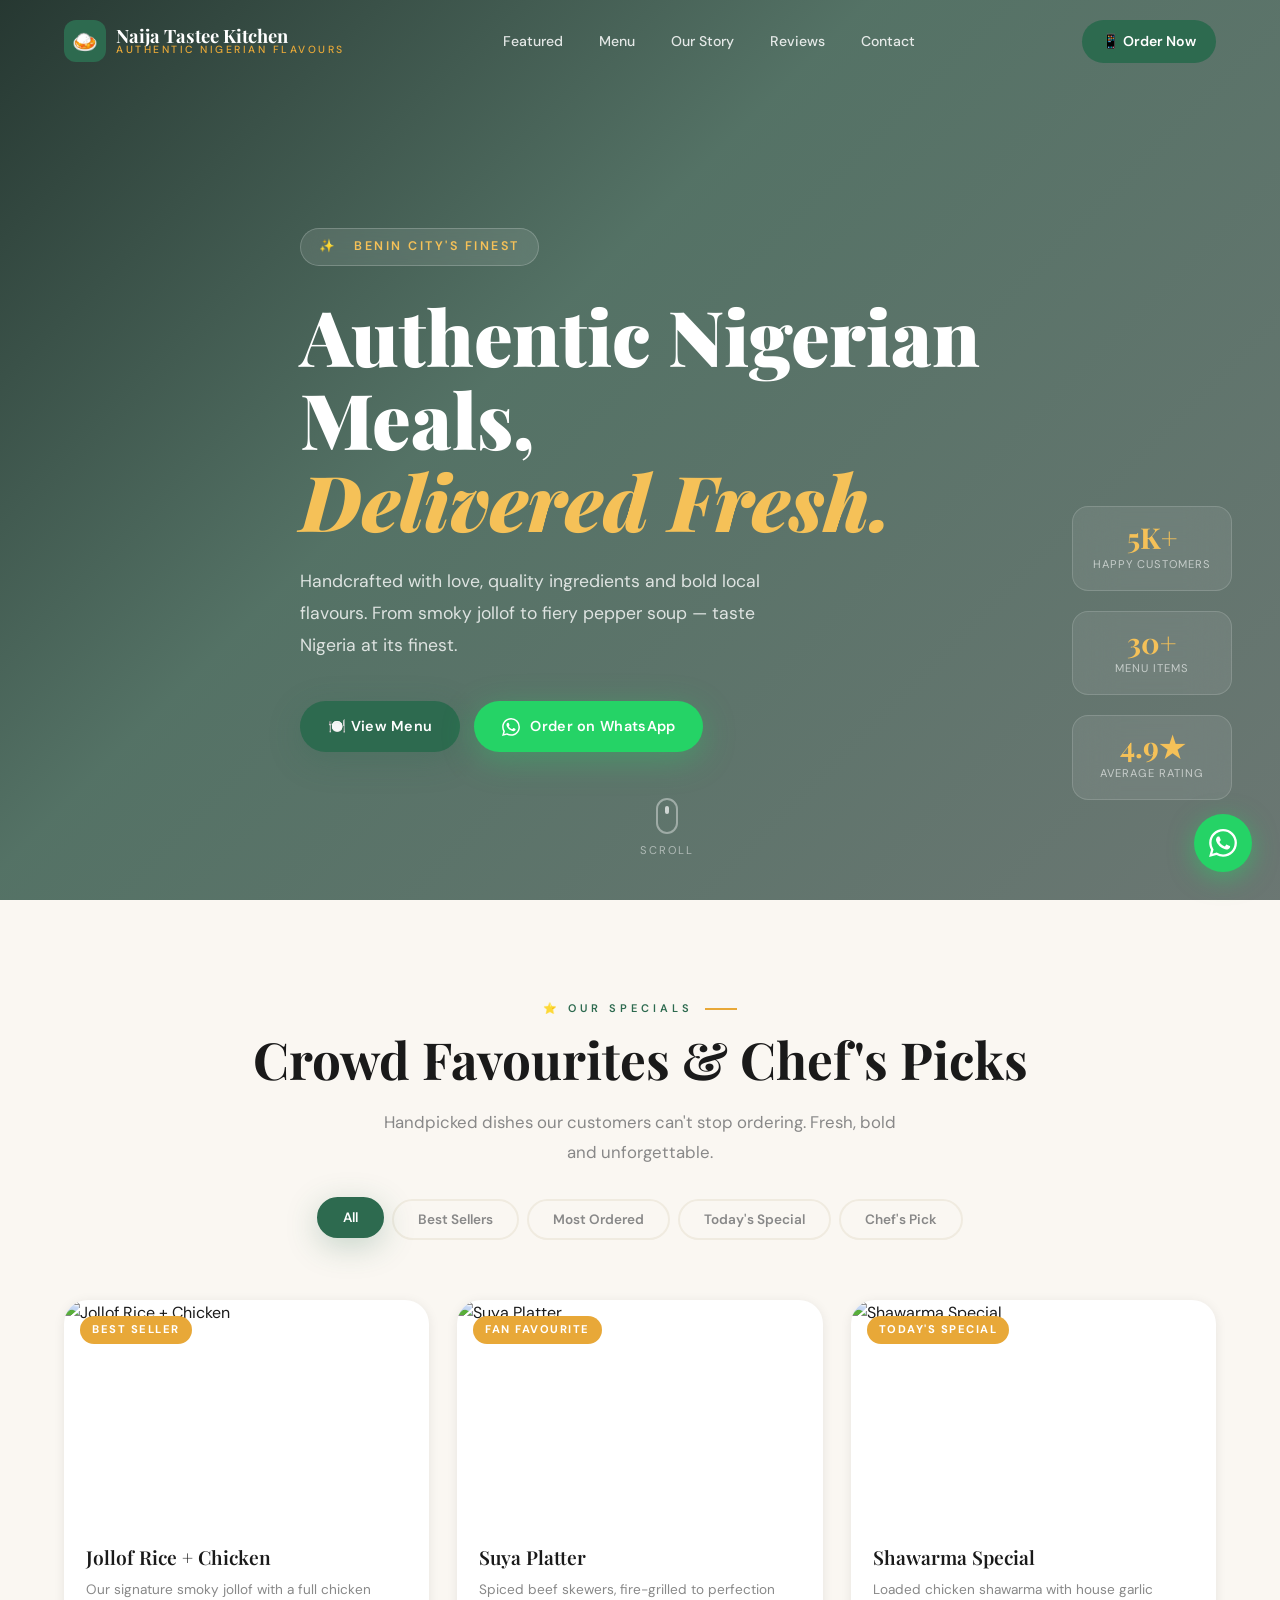
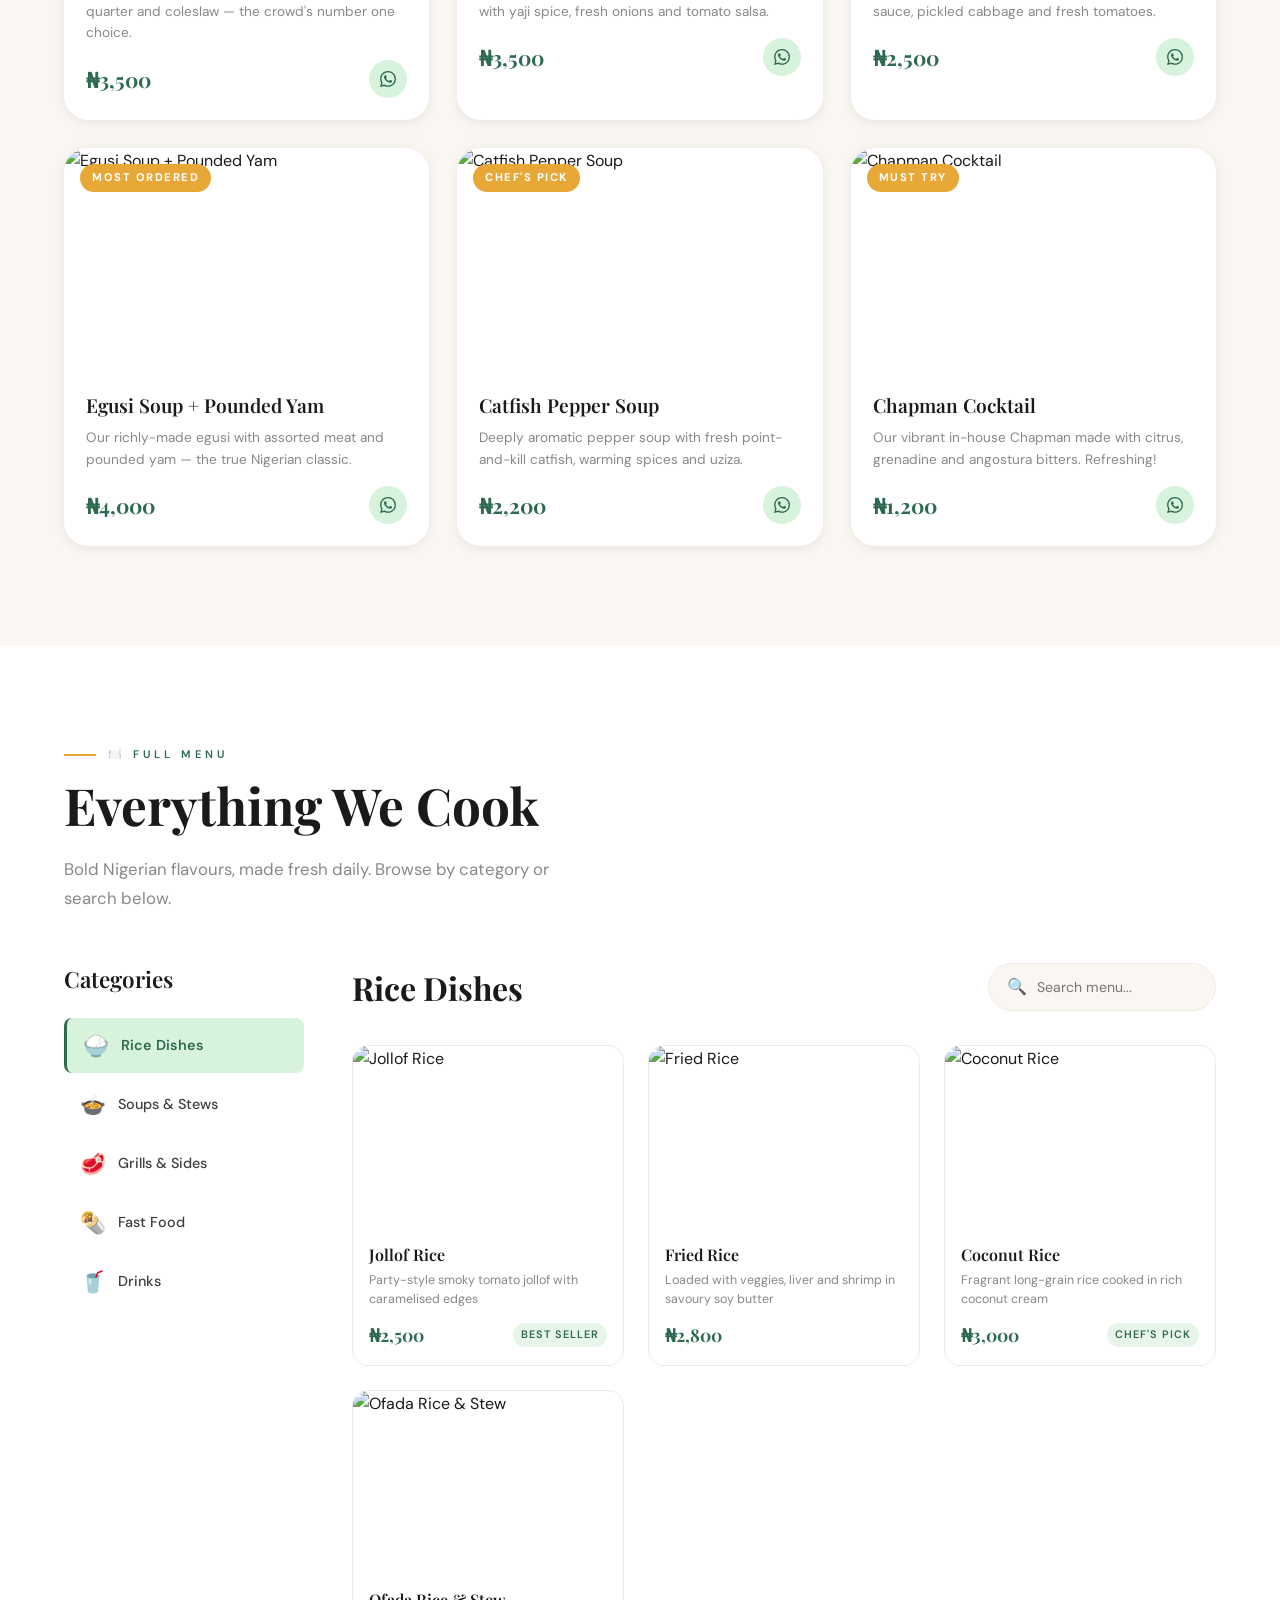
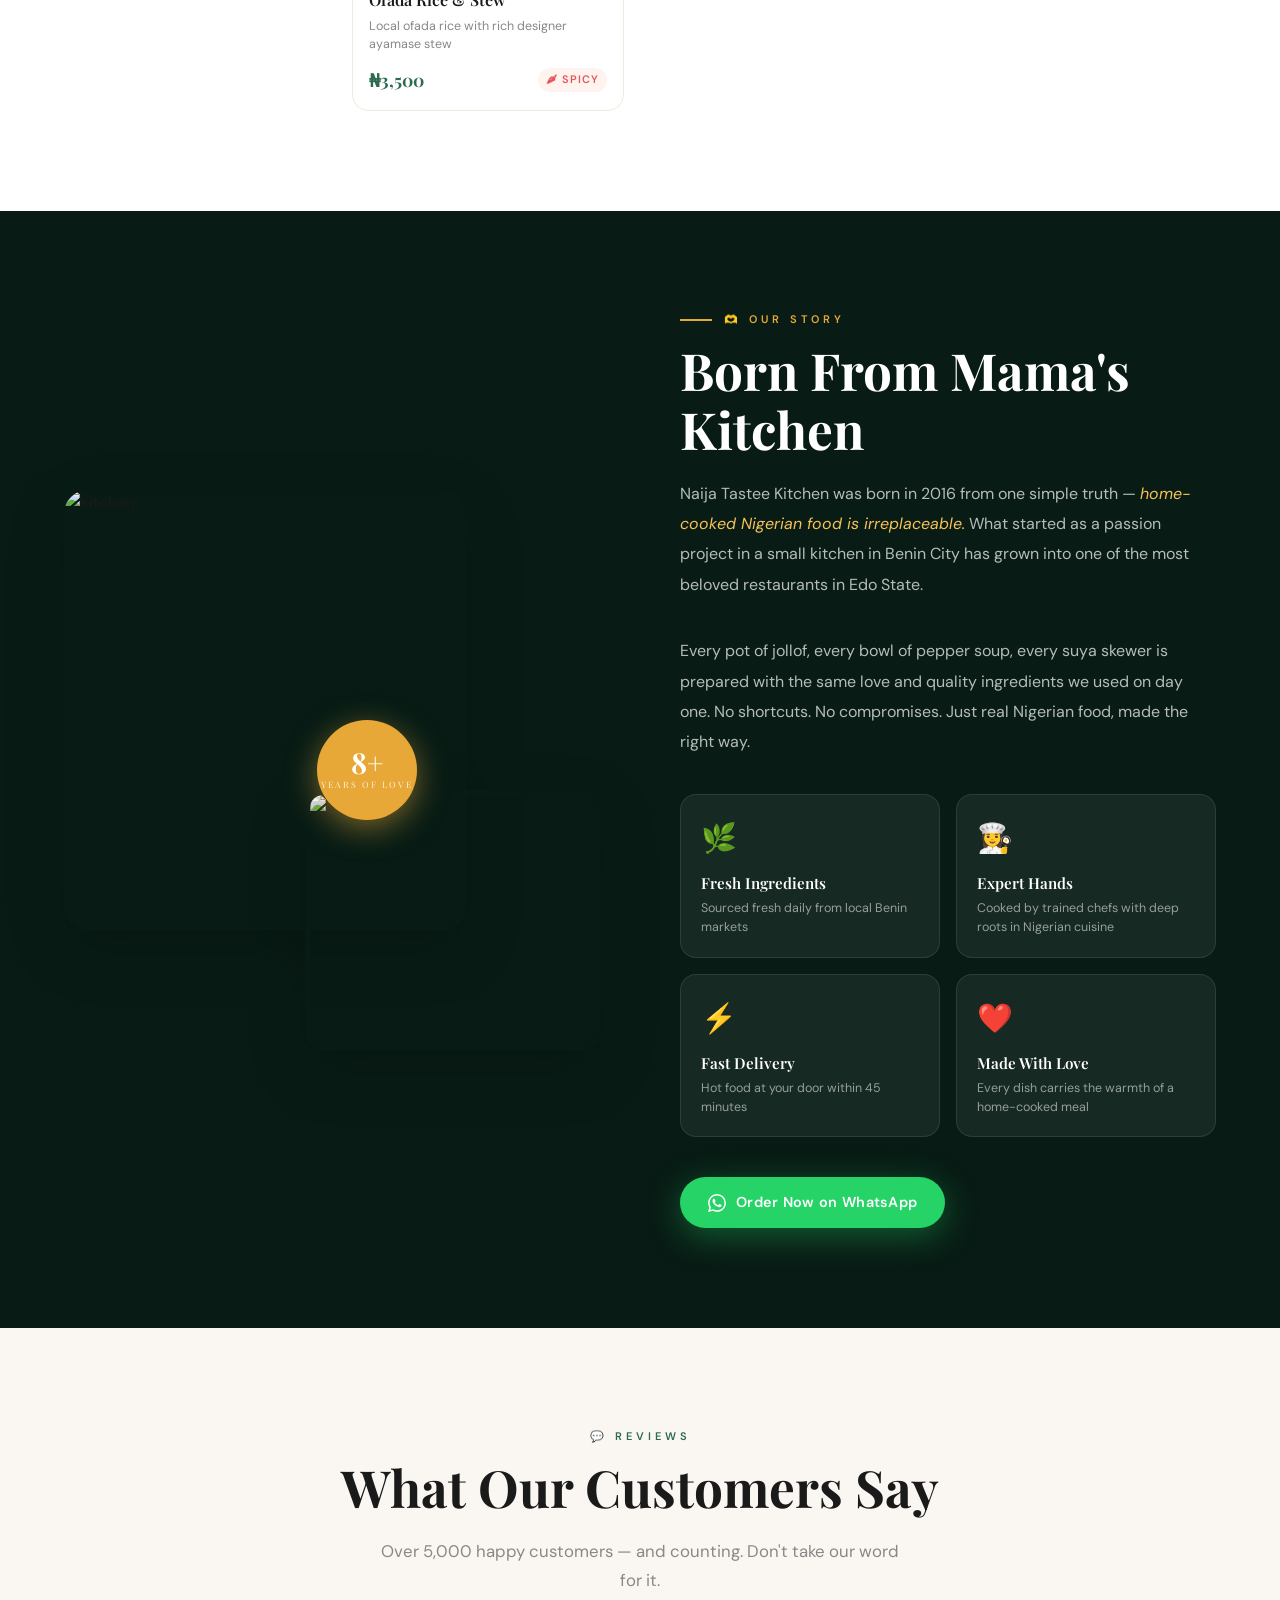
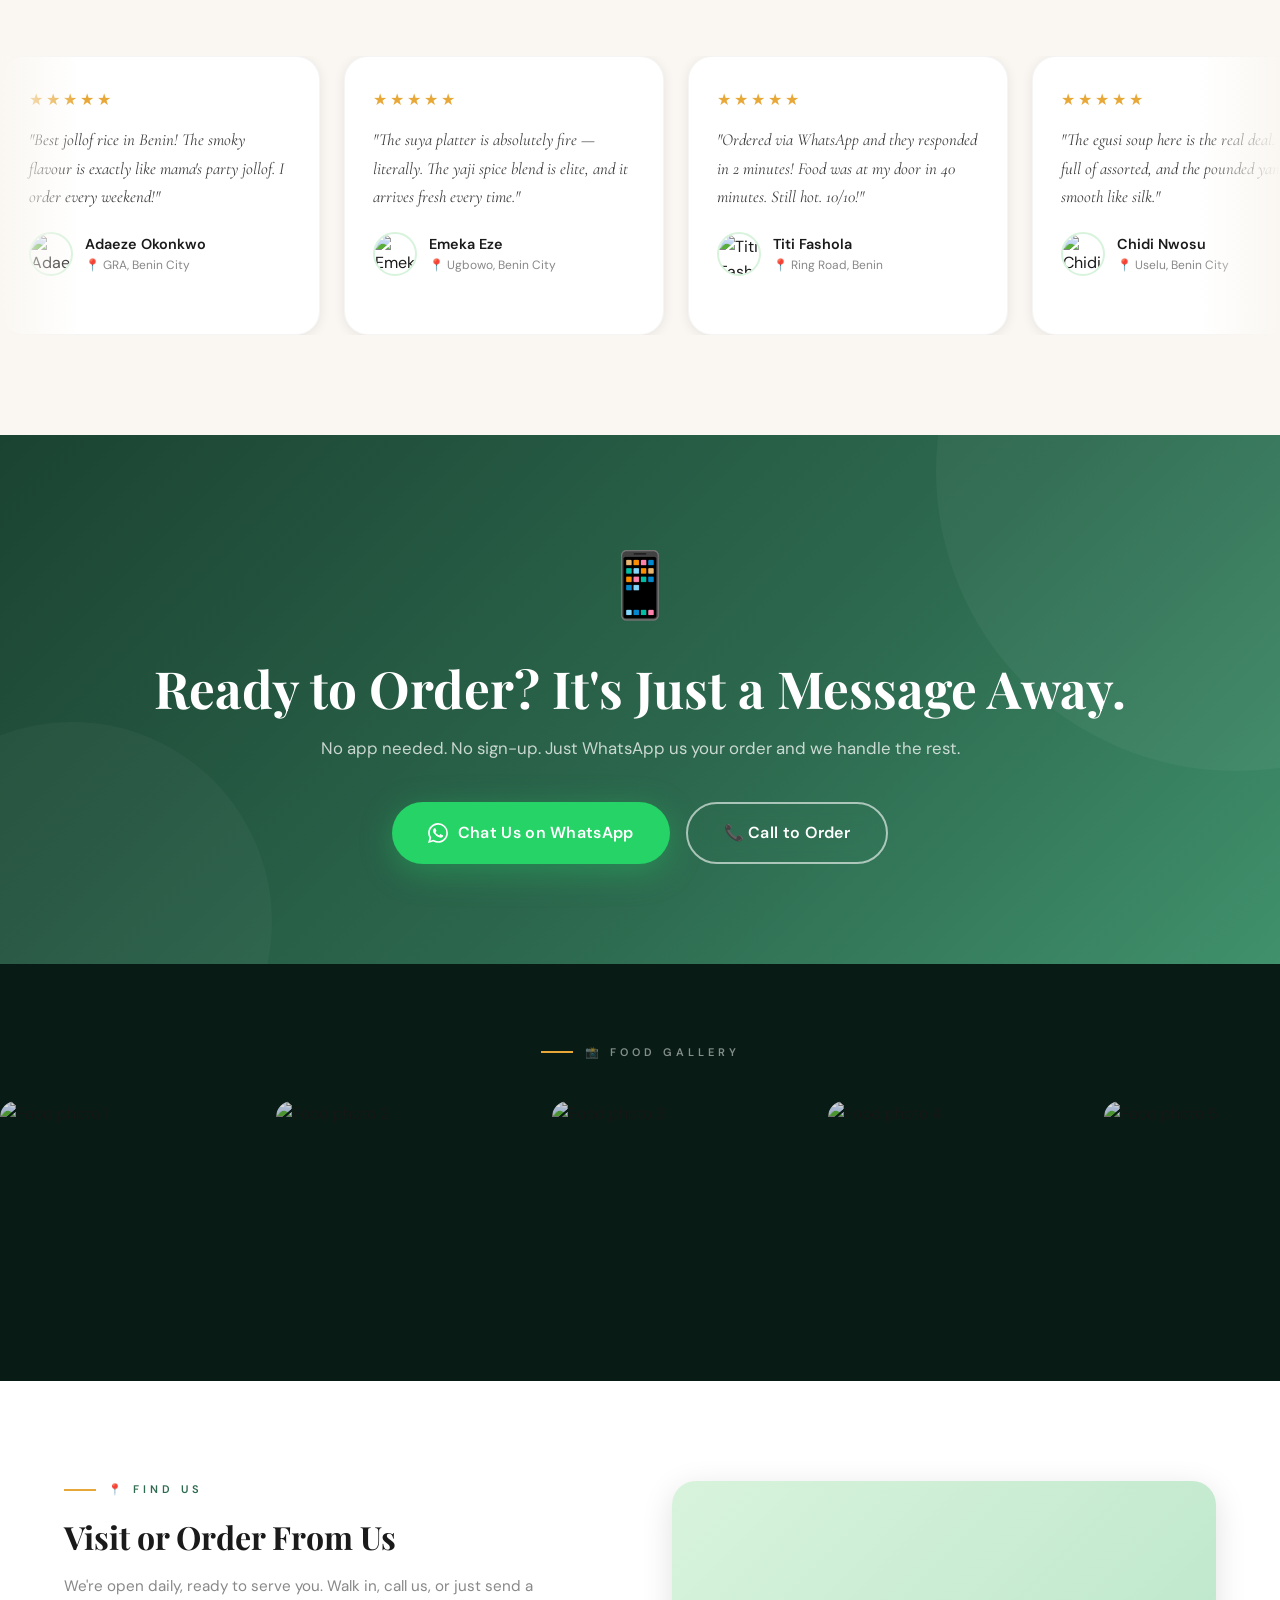
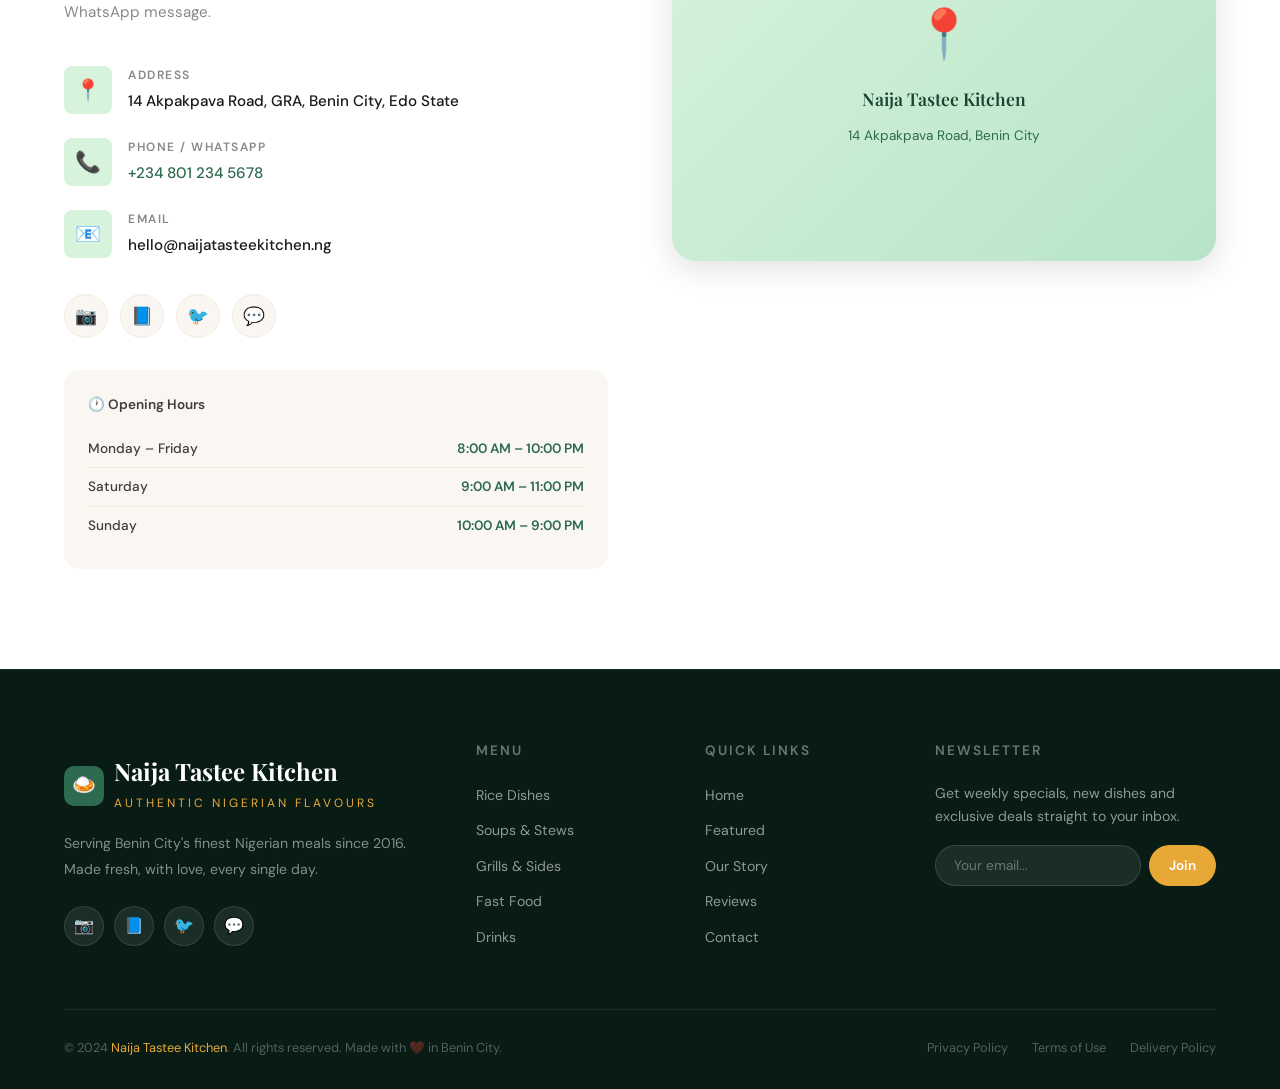
==== index.html @ 9c0d578c "404 message" ====
<!DOCTYPE html>
<html lang="en">
<head>
  <meta charset="UTF-8">
  <meta name="viewport" content="width=device-width, initial-scale=1.0">
  <meta name="description" content="Naija Tastee Kitchen — Authentic Nigerian meals delivered fresh in Benin City.">
  <title>Naija Tastee Kitchen — Authentic Nigerian Meals, Benin City</title>
  <link rel="icon" href="data:image/svg+xml,<svg xmlns='http://www.w3.org/2000/svg' viewBox='0 0 100 100'><text y='.9em' font-size='90'>🍛</text></svg>">
  <link rel="preconnect" href="https://fonts.googleapis.com">
  <link rel="preconnect" href="https://fonts.gstatic.com" crossorigin>
  <link href="https://fonts.googleapis.com/css2?family=Playfair+Display:ital,wght@0,400;0,600;0,700;0,900;1,400;1,600&family=DM+Sans:ital,opsz,wght@0,9..40,300;0,9..40,400;0,9..40,500;0,9..40,600;1,9..40,300&family=Cormorant+Garamond:ital,wght@0,400;0,500;1,400&display=swap" rel="stylesheet">
  <style>
/* =============================================
   NAIJA TASTEE KITCHEN — DESIGN SYSTEM
   ============================================= */

@import url('https://fonts.googleapis.com/css2?family=Playfair+Display:ital,wght@0,400;0,600;0,700;0,900;1,400;1,600&family=DM+Sans:ital,opsz,wght@0,9..40,300;0,9..40,400;0,9..40,500;0,9..40,600;1,9..40,300&family=Cormorant+Garamond:ital,wght@0,400;0,500;1,400&display=swap');

/* === CSS VARIABLES === */
:root {
  --green: #2d6a4f;
  --green-light: #40916c;
  --green-pale: #d8f3dc;
  --green-dark: #1b4332;
  --green-darker: #081c15;
  --white: #ffffff;
  --cream: #faf7f2;
  --cream-dark: #f0ebe0;
  --gold: #e8a838;
  --gold-light: #f5c158;
  --text-dark: #1a1a1a;
  --text-mid: #3d3d3d;
  --text-light: #888;
  --shadow-sm: 0 2px 12px rgba(0,0,0,0.08);
  --shadow-md: 0 8px 32px rgba(0,0,0,0.12);
  --shadow-lg: 0 20px 60px rgba(0,0,0,0.18);
  --shadow-green: 0 8px 32px rgba(45, 106, 79, 0.25);
  --radius: 16px;
  --radius-sm: 8px;
  --radius-lg: 24px;
  --transition: all 0.35s cubic-bezier(0.4, 0, 0.2, 1);
  --font-display: 'Playfair Display', serif;
  --font-body: 'DM Sans', sans-serif;
  --font-accent: 'Cormorant Garamond', serif;
}

/* === RESET & BASE === */
*, *::before, *::after { margin: 0; padding: 0; box-sizing: border-box; }
html { scroll-behavior: smooth; font-size: 16px; }
body {
  font-family: var(--font-body);
  background: var(--white);
  color: var(--text-dark);
  overflow-x: hidden;
  line-height: 1.6;
}

/* === UTILITY === */
.container { max-width: 1200px; margin: 0 auto; padding: 0 24px; }
.section { padding: 100px 0; }
.section-label {
  font-family: var(--font-body);
  font-size: 11px;
  font-weight: 600;
  letter-spacing: 4px;
  text-transform: uppercase;
  color: var(--green);
  margin-bottom: 12px;
  display: flex;
  align-items: center;
  gap: 12px;
}
.section-label::before {
  content: '';
  display: block;
  width: 32px;
  height: 2px;
  background: var(--gold);
  flex-shrink: 0;
}
.section-title {
  font-family: var(--font-display);
  font-size: clamp(2rem, 4vw, 3.2rem);
  font-weight: 700;
  color: var(--text-dark);
  line-height: 1.15;
  margin-bottom: 20px;
}
.section-subtitle {
  font-size: 1.05rem;
  color: var(--text-light);
  max-width: 520px;
  line-height: 1.75;
}
.btn {
  display: inline-flex;
  align-items: center;
  gap: 10px;
  padding: 14px 28px;
  border-radius: 50px;
  font-family: var(--font-body);
  font-size: 0.9rem;
  font-weight: 600;
  letter-spacing: 0.3px;
  cursor: pointer;
  border: none;
  text-decoration: none;
  transition: var(--transition);
  position: relative;
  overflow: hidden;
}
.btn::after {
  content: '';
  position: absolute;
  inset: 0;
  background: rgba(255,255,255,0.15);
  opacity: 0;
  transition: opacity 0.25s;
}
.btn:hover::after { opacity: 1; }
.btn-primary {
  background: var(--green);
  color: var(--white);
  box-shadow: var(--shadow-green);
}
.btn-primary:hover {
  background: var(--green-dark);
  transform: translateY(-2px);
  box-shadow: 0 12px 40px rgba(45,106,79,0.4);
}
.btn-whatsapp {
  background: #25d366;
  color: var(--white);
  box-shadow: 0 8px 32px rgba(37,211,102,0.35);
}
.btn-whatsapp:hover {
  background: #128c7e;
  transform: translateY(-2px);
}
.btn-outline {
  background: transparent;
  color: var(--white);
  border: 2px solid rgba(255,255,255,0.6);
  backdrop-filter: blur(10px);
}
.btn-outline:hover {
  background: rgba(255,255,255,0.15);
  border-color: var(--white);
  transform: translateY(-2px);
}

/* === SCROLL REVEAL === */
.reveal {
  opacity: 0;
  transform: translateY(40px);
  transition: opacity 0.7s cubic-bezier(0.4, 0, 0.2, 1),
              transform 0.7s cubic-bezier(0.4, 0, 0.2, 1);
}
.reveal.visible { opacity: 1; transform: translateY(0); }
.reveal-left { opacity: 0; transform: translateX(-40px); transition: opacity 0.7s ease, transform 0.7s ease; }
.reveal-left.visible { opacity: 1; transform: translateX(0); }
.reveal-right { opacity: 0; transform: translateX(40px); transition: opacity 0.7s ease, transform 0.7s ease; }
.reveal-right.visible { opacity: 1; transform: translateX(0); }

/* =============================================
   LOADER
   ============================================= */
#loader {
  position: fixed;
  inset: 0;
  background: var(--green-darker);
  display: flex;
  flex-direction: column;
  align-items: center;
  justify-content: center;
  z-index: 9999;
  transition: opacity 0.6s ease, visibility 0.6s ease;
}
#loader.hidden { opacity: 0; visibility: hidden; }
.loader-logo {
  font-family: var(--font-display);
  font-size: 2.5rem;
  font-weight: 700;
  color: var(--white);
  margin-bottom: 8px;
  animation: pulse 1.5s ease-in-out infinite;
}
.loader-sub {
  font-family: var(--font-body);
  font-size: 0.8rem;
  letter-spacing: 6px;
  text-transform: uppercase;
  color: var(--gold);
  margin-bottom: 40px;
}
.loader-bar {
  width: 200px;
  height: 3px;
  background: rgba(255,255,255,0.1);
  border-radius: 10px;
  overflow: hidden;
}
.loader-bar-fill {
  height: 100%;
  background: linear-gradient(90deg, var(--green), var(--gold));
  border-radius: 10px;
  animation: loadFill 1.8s ease-in-out forwards;
}
@keyframes loadFill { from { width: 0% } to { width: 100% } }
@keyframes pulse { 0%, 100% { opacity: 1 } 50% { opacity: 0.6 } }

/* =============================================
   NAVBAR
   ============================================= */
#navbar {
  position: fixed;
  top: 0;
  left: 0;
  right: 0;
  z-index: 1000;
  padding: 20px 0;
  transition: var(--transition);
}
#navbar.scrolled {
  background: rgba(255,255,255,0.96);
  backdrop-filter: blur(20px);
  -webkit-backdrop-filter: blur(20px);
  padding: 12px 0;
  box-shadow: 0 2px 30px rgba(0,0,0,0.08);
}
.nav-inner {
  display: flex;
  align-items: center;
  justify-content: space-between;
  gap: 24px;
}
.nav-logo {
  display: flex;
  align-items: center;
  gap: 10px;
  text-decoration: none;
}
.nav-logo-icon {
  width: 42px;
  height: 42px;
  background: var(--green);
  border-radius: 12px;
  display: flex;
  align-items: center;
  justify-content: center;
  font-size: 1.3rem;
  transition: var(--transition);
}
.nav-logo:hover .nav-logo-icon { transform: rotate(-8deg); background: var(--gold); }
.nav-logo-text { display: flex; flex-direction: column; line-height: 1; }
.nav-logo-name {
  font-family: var(--font-display);
  font-size: 1.15rem;
  font-weight: 700;
  color: var(--text-dark);
  transition: color 0.3s;
}
#navbar:not(.scrolled) .nav-logo-name { color: var(--white); }
.nav-logo-tagline {
  font-size: 0.65rem;
  letter-spacing: 2.5px;
  text-transform: uppercase;
  color: var(--gold);
  font-weight: 500;
}
.nav-links {
  display: flex;
  align-items: center;
  gap: 8px;
  list-style: none;
}
.nav-links a {
  font-size: 0.88rem;
  font-weight: 500;
  text-decoration: none;
  color: rgba(255,255,255,0.85);
  padding: 8px 14px;
  border-radius: 8px;
  transition: var(--transition);
}
#navbar.scrolled .nav-links a { color: var(--text-mid); }
.nav-links a:hover, #navbar.scrolled .nav-links a:hover {
  color: var(--green);
  background: var(--green-pale);
}
.nav-cta { margin-left: 8px; }
.nav-cta a {
  padding: 10px 20px !important;
  background: var(--green) !important;
  color: var(--white) !important;
  border-radius: 50px !important;
  font-weight: 600 !important;
}
.nav-cta a:hover { background: var(--green-dark) !important; transform: translateY(-1px); }

/* Hamburger */
.hamburger {
  display: none;
  flex-direction: column;
  gap: 5px;
  cursor: pointer;
  padding: 6px;
  background: none;
  border: none;
}
.hamburger span {
  display: block;
  width: 24px;
  height: 2px;
  background: var(--white);
  border-radius: 2px;
  transition: var(--transition);
}
#navbar.scrolled .hamburger span { background: var(--text-dark); }
.hamburger.open span:nth-child(1) { transform: translateY(7px) rotate(45deg); }
.hamburger.open span:nth-child(2) { opacity: 0; transform: scaleX(0); }
.hamburger.open span:nth-child(3) { transform: translateY(-7px) rotate(-45deg); }

/* Mobile Nav */
.mobile-nav {
  display: none;
  position: fixed;
  top: 0;
  right: -100%;
  width: 280px;
  height: 100vh;
  background: var(--white);
  z-index: 2000;
  padding: 80px 32px 40px;
  box-shadow: -20px 0 60px rgba(0,0,0,0.15);
  transition: right 0.4s cubic-bezier(0.4, 0, 0.2, 1);
  flex-direction: column;
  gap: 8px;
}
.mobile-nav.open { right: 0; display: flex; }
.mobile-nav a {
  font-size: 1.1rem;
  font-weight: 500;
  color: var(--text-mid);
  text-decoration: none;
  padding: 14px 0;
  border-bottom: 1px solid var(--cream-dark);
  transition: color 0.2s;
}
.mobile-nav a:hover { color: var(--green); }
.mobile-overlay {
  display: none;
  position: fixed;
  inset: 0;
  background: rgba(0,0,0,0.5);
  z-index: 1999;
  backdrop-filter: blur(4px);
}
.mobile-overlay.active { display: block; }

/* =============================================
   HERO SECTION
   ============================================= */
#hero {
  min-height: 100vh;
  position: relative;
  display: flex;
  align-items: center;
  overflow: hidden;
}
.hero-bg {
  position: absolute;
  inset: 0;
  background: url('https://images.unsplash.com/photo-1567620905732-2d1ec7ab7445?w=1800&q=85') center/cover no-repeat;
  transform-origin: center;
  animation: heroZoom 20s ease-in-out infinite alternate;
}
@keyframes heroZoom { from { transform: scale(1) } to { transform: scale(1.06) } }
.hero-overlay {
  position: absolute;
  inset: 0;
  background: linear-gradient(
    135deg,
    rgba(8, 28, 21, 0.88) 0%,
    rgba(27, 67, 50, 0.75) 40%,
    rgba(8, 28, 21, 0.6) 100%
  );
}
.hero-content {
  position: relative;
  z-index: 2;
  max-width: 680px;
  padding-top: 80px;
}
.hero-badge {
  display: inline-flex;
  align-items: center;
  gap: 8px;
  background: rgba(255,255,255,0.1);
  backdrop-filter: blur(10px);
  border: 1px solid rgba(255,255,255,0.2);
  color: var(--gold-light);
  font-size: 0.78rem;
  font-weight: 600;
  letter-spacing: 2.5px;
  text-transform: uppercase;
  padding: 8px 18px;
  border-radius: 50px;
  margin-bottom: 28px;
  opacity: 0;
  animation: fadeUp 0.8s ease 0.5s forwards;
}
.hero-title {
  font-family: var(--font-display);
  font-size: clamp(2.6rem, 6vw, 4.8rem);
  font-weight: 900;
  color: var(--white);
  line-height: 1.08;
  margin-bottom: 24px;
  opacity: 0;
  animation: fadeUp 0.9s ease 0.8s forwards;
}
.hero-title em {
  font-style: italic;
  color: var(--gold-light);
  display: block;
}
.hero-desc {
  font-size: 1.1rem;
  color: rgba(255,255,255,0.8);
  line-height: 1.8;
  margin-bottom: 40px;
  max-width: 500px;
  opacity: 0;
  animation: fadeUp 0.9s ease 1.1s forwards;
}
.hero-actions {
  display: flex;
  flex-wrap: wrap;
  gap: 14px;
  opacity: 0;
  animation: fadeUp 0.9s ease 1.4s forwards;
}
.hero-scroll-hint {
  position: absolute;
  bottom: 40px;
  left: 50%;
  transform: translateX(-50%);
  display: flex;
  flex-direction: column;
  align-items: center;
  gap: 8px;
  color: rgba(255,255,255,0.5);
  font-size: 0.7rem;
  letter-spacing: 2px;
  text-transform: uppercase;
  z-index: 2;
  animation: fadeUp 1s ease 2s both;
}
.scroll-mouse {
  width: 22px;
  height: 36px;
  border: 2px solid rgba(255,255,255,0.4);
  border-radius: 12px;
  display: flex;
  justify-content: center;
  padding-top: 6px;
}
.scroll-dot {
  width: 4px;
  height: 8px;
  background: rgba(255,255,255,0.7);
  border-radius: 2px;
  animation: scrollDot 2s ease-in-out infinite;
}
@keyframes scrollDot { 0%, 100% { transform: translateY(0); opacity: 1 } 60% { transform: translateY(8px); opacity: 0 } }
.hero-stats {
  position: absolute;
  right: 48px;
  bottom: 100px;
  display: flex;
  flex-direction: column;
  gap: 20px;
  z-index: 2;
  opacity: 0;
  animation: fadeLeft 1s ease 1.8s forwards;
}
.hero-stat {
  background: rgba(255,255,255,0.08);
  backdrop-filter: blur(20px);
  border: 1px solid rgba(255,255,255,0.15);
  border-radius: 16px;
  padding: 16px 20px;
  text-align: center;
}
.hero-stat-number {
  font-family: var(--font-display);
  font-size: 1.8rem;
  font-weight: 700;
  color: var(--gold-light);
  line-height: 1;
}
.hero-stat-label {
  font-size: 0.7rem;
  color: rgba(255,255,255,0.6);
  letter-spacing: 1px;
  text-transform: uppercase;
  margin-top: 4px;
}

@keyframes fadeUp { from { opacity: 0; transform: translateY(24px) } to { opacity: 1; transform: translateY(0) } }
@keyframes fadeLeft { from { opacity: 0; transform: translateX(24px) } to { opacity: 1; transform: translateX(0) } }

/* =============================================
   FEATURED SECTION
   ============================================= */
#featured { background: var(--cream); }
.featured-header {
  text-align: center;
  margin-bottom: 60px;
}
.featured-header .section-label { justify-content: center; }
.featured-header .section-label::before { display: none; }
.featured-header .section-label::after {
  content: '';
  display: block;
  width: 32px;
  height: 2px;
  background: var(--gold);
}
.featured-tabs {
  display: flex;
  justify-content: center;
  gap: 8px;
  margin-top: 32px;
  flex-wrap: wrap;
}
.tab-btn {
  padding: 10px 24px;
  border: 2px solid var(--cream-dark);
  border-radius: 50px;
  background: transparent;
  font-family: var(--font-body);
  font-size: 0.85rem;
  font-weight: 600;
  color: var(--text-light);
  cursor: pointer;
  transition: var(--transition);
}
.tab-btn.active, .tab-btn:hover {
  background: var(--green);
  border-color: var(--green);
  color: var(--white);
  transform: translateY(-2px);
  box-shadow: var(--shadow-green);
}
.featured-grid {
  display: grid;
  grid-template-columns: repeat(auto-fill, minmax(300px, 1fr));
  gap: 28px;
}
.featured-card {
  background: var(--white);
  border-radius: var(--radius-lg);
  overflow: hidden;
  box-shadow: var(--shadow-sm);
  transition: var(--transition);
  cursor: pointer;
  position: relative;
}
.featured-card:hover {
  transform: translateY(-8px);
  box-shadow: var(--shadow-lg);
}
.featured-card-img {
  width: 100%;
  height: 220px;
  object-fit: cover;
  display: block;
  transition: transform 0.5s ease;
}
.featured-card:hover .featured-card-img { transform: scale(1.06); }
.featured-card-badge {
  position: absolute;
  top: 16px;
  left: 16px;
  background: var(--gold);
  color: var(--white);
  font-size: 0.7rem;
  font-weight: 700;
  letter-spacing: 1.5px;
  text-transform: uppercase;
  padding: 5px 12px;
  border-radius: 50px;
}
.featured-card-body { padding: 22px; }
.featured-card-name {
  font-family: var(--font-display);
  font-size: 1.2rem;
  font-weight: 600;
  color: var(--text-dark);
  margin-bottom: 6px;
}
.featured-card-desc { font-size: 0.85rem; color: var(--text-light); line-height: 1.6; margin-bottom: 16px; }
.featured-card-footer { display: flex; align-items: center; justify-content: space-between; }
.featured-card-price {
  font-family: var(--font-display);
  font-size: 1.3rem;
  font-weight: 700;
  color: var(--green);
}
.card-order-btn {
  width: 38px;
  height: 38px;
  background: var(--green-pale);
  border: none;
  border-radius: 50%;
  display: flex;
  align-items: center;
  justify-content: center;
  cursor: pointer;
  font-size: 1rem;
  transition: var(--transition);
  color: var(--green);
}
.card-order-btn:hover { background: var(--green); color: var(--white); transform: scale(1.1); }

/* =============================================
   MENU SECTION
   ============================================= */
#menu { background: var(--white); }
.menu-layout { display: grid; grid-template-columns: 240px 1fr; gap: 48px; align-items: start; }
.menu-sidebar { position: sticky; top: 100px; }
.menu-sidebar-title {
  font-family: var(--font-display);
  font-size: 1.4rem;
  font-weight: 600;
  color: var(--text-dark);
  margin-bottom: 20px;
}
.menu-categories { list-style: none; display: flex; flex-direction: column; gap: 4px; }
.menu-cat-btn {
  display: flex;
  align-items: center;
  gap: 12px;
  width: 100%;
  padding: 14px 16px;
  background: transparent;
  border: none;
  border-radius: var(--radius-sm);
  font-family: var(--font-body);
  font-size: 0.9rem;
  font-weight: 500;
  color: var(--text-mid);
  cursor: pointer;
  transition: var(--transition);
  text-align: left;
}
.menu-cat-btn .cat-icon { font-size: 1.3rem; }
.menu-cat-btn.active, .menu-cat-btn:hover { background: var(--green-pale); color: var(--green); font-weight: 600; }
.menu-cat-btn.active { border-left: 3px solid var(--green); }
.menu-content-header {
  display: flex;
  align-items: center;
  justify-content: space-between;
  margin-bottom: 32px;
  flex-wrap: wrap;
  gap: 16px;
}
.menu-active-title {
  font-family: var(--font-display);
  font-size: 2rem;
  font-weight: 700;
  color: var(--text-dark);
}
.menu-search {
  display: flex;
  align-items: center;
  gap: 10px;
  background: var(--cream);
  border: 1.5px solid var(--cream-dark);
  border-radius: 50px;
  padding: 10px 18px;
  transition: var(--transition);
}
.menu-search:focus-within { border-color: var(--green); background: var(--white); }
.menu-search input {
  border: none;
  background: transparent;
  font-family: var(--font-body);
  font-size: 0.88rem;
  color: var(--text-dark);
  outline: none;
  width: 160px;
}
.menu-grid {
  display: grid;
  grid-template-columns: repeat(auto-fill, minmax(250px, 1fr));
  gap: 24px;
  transition: opacity 0.3s ease;
}
.menu-card {
  background: var(--white);
  border: 1.5px solid var(--cream-dark);
  border-radius: var(--radius);
  overflow: hidden;
  transition: var(--transition);
  cursor: pointer;
}
.menu-card:hover { border-color: var(--green-light); transform: translateY(-4px); box-shadow: var(--shadow-md); }
.menu-card-img-wrap { position: relative; overflow: hidden; height: 180px; }
.menu-card-img { width: 100%; height: 100%; object-fit: cover; transition: transform 0.5s ease; }
.menu-card:hover .menu-card-img { transform: scale(1.08); }
.menu-card-overlay {
  position: absolute;
  inset: 0;
  background: linear-gradient(to top, rgba(8,28,21,0.7) 0%, transparent 60%);
  opacity: 0;
  transition: opacity 0.3s;
  display: flex;
  align-items: flex-end;
  padding: 16px;
}
.menu-card:hover .menu-card-overlay { opacity: 1; }
.menu-card-overlay-btn {
  width: 100%;
  padding: 10px;
  background: var(--white);
  border: none;
  border-radius: 8px;
  font-family: var(--font-body);
  font-size: 0.82rem;
  font-weight: 600;
  color: var(--green);
  cursor: pointer;
  display: flex;
  align-items: center;
  justify-content: center;
  gap: 6px;
  transition: var(--transition);
}
.menu-card-overlay-btn:hover { background: var(--green); color: var(--white); }
.menu-card-body { padding: 16px; }
.menu-card-name { font-family: var(--font-display); font-size: 1rem; font-weight: 600; color: var(--text-dark); margin-bottom: 4px; }
.menu-card-desc { font-size: 0.78rem; color: var(--text-light); margin-bottom: 12px; line-height: 1.5; }
.menu-card-footer { display: flex; align-items: center; justify-content: space-between; }
.menu-card-price { font-family: var(--font-display); font-size: 1.1rem; font-weight: 700; color: var(--green); }
.spicy-tag {
  font-size: 0.68rem;
  font-weight: 600;
  letter-spacing: 1px;
  background: #fff3f0;
  color: #e55757;
  padding: 3px 8px;
  border-radius: 50px;
  text-transform: uppercase;
}

/* =============================================
   ABOUT SECTION
   ============================================= */
#about { background: var(--green-darker); overflow: hidden; }
.about-layout { display: grid; grid-template-columns: 1fr 1fr; gap: 80px; align-items: center; }
.about-images { position: relative; height: 560px; }
.about-img-main {
  width: 75%;
  height: 440px;
  object-fit: cover;
  border-radius: 24px;
  position: absolute;
  top: 0;
  left: 0;
  box-shadow: var(--shadow-lg);
}
.about-img-accent {
  width: 55%;
  height: 260px;
  object-fit: cover;
  border-radius: 18px;
  position: absolute;
  bottom: 0;
  right: 0;
  box-shadow: var(--shadow-lg);
  border: 5px solid var(--green-darker);
}
.about-badge {
  position: absolute;
  top: 50%;
  left: 50%;
  transform: translate(-15%, -50%);
  width: 100px;
  height: 100px;
  background: var(--gold);
  border-radius: 50%;
  display: flex;
  flex-direction: column;
  align-items: center;
  justify-content: center;
  font-family: var(--font-display);
  box-shadow: 0 8px 30px rgba(232,168,56,0.5);
  animation: rotateBadge 20s linear infinite;
  z-index: 2;
}
.about-badge-num { font-size: 1.8rem; font-weight: 700; color: var(--white); line-height: 1; }
.about-badge-label { font-size: 0.55rem; letter-spacing: 2px; color: rgba(255,255,255,0.8); text-transform: uppercase; }
@keyframes rotateBadge { 0%, 100% { transform: translate(-15%, -50%) rotate(0deg) } 50% { transform: translate(-15%, -50%) rotate(5deg) } }

.about-content .section-label { color: var(--gold); }
.about-content .section-title { color: var(--white); }
.about-desc {
  font-size: 1rem;
  color: rgba(255,255,255,0.7);
  line-height: 1.9;
  margin-bottom: 36px;
}
.about-pillars { display: grid; grid-template-columns: 1fr 1fr; gap: 16px; margin-bottom: 40px; }
.pillar {
  background: rgba(255,255,255,0.06);
  border: 1px solid rgba(255,255,255,0.1);
  border-radius: var(--radius);
  padding: 20px;
  transition: var(--transition);
}
.pillar:hover { background: rgba(255,255,255,0.1); transform: translateY(-3px); }
.pillar-icon { font-size: 1.8rem; margin-bottom: 10px; }
.pillar-title { font-family: var(--font-display); font-size: 0.95rem; font-weight: 600; color: var(--white); margin-bottom: 4px; }
.pillar-text { font-size: 0.78rem; color: rgba(255,255,255,0.55); line-height: 1.5; }

/* =============================================
   TESTIMONIALS
   ============================================= */
#testimonials { background: var(--cream); }
.testimonials-header { text-align: center; margin-bottom: 60px; }
.testimonials-header .section-label { justify-content: center; }
.testimonials-header .section-label::before { display: none; }
.testimonials-track-wrap { overflow: hidden; position: relative; }
.testimonials-track-wrap::before,
.testimonials-track-wrap::after {
  content: '';
  position: absolute;
  top: 0; bottom: 0;
  width: 80px;
  z-index: 2;
}
.testimonials-track-wrap::before { left: 0; background: linear-gradient(to right, var(--cream), transparent); }
.testimonials-track-wrap::after { right: 0; background: linear-gradient(to left, var(--cream), transparent); }
.testimonials-track {
  display: flex;
  gap: 24px;
  animation: scrollTrack 40s linear infinite;
  width: max-content;
}
.testimonials-track:hover { animation-play-state: paused; }
@keyframes scrollTrack { 0% { transform: translateX(0) } 100% { transform: translateX(-50%) } }
.testimonial-card {
  background: var(--white);
  border-radius: var(--radius-lg);
  padding: 30px 28px;
  width: 320px;
  flex-shrink: 0;
  box-shadow: var(--shadow-sm);
  border: 1px solid rgba(0,0,0,0.04);
}
.testimonial-stars { color: var(--gold); font-size: 1rem; margin-bottom: 14px; letter-spacing: 3px; }
.testimonial-text {
  font-family: var(--font-accent);
  font-style: italic;
  font-size: 1.05rem;
  color: var(--text-mid);
  line-height: 1.7;
  margin-bottom: 20px;
}
.testimonial-author { display: flex; align-items: center; gap: 12px; }
.testimonial-avatar {
  width: 44px;
  height: 44px;
  border-radius: 50%;
  object-fit: cover;
  border: 2px solid var(--green-pale);
}
.testimonial-name { font-weight: 600; font-size: 0.9rem; color: var(--text-dark); }
.testimonial-loc { font-size: 0.75rem; color: var(--text-light); }

/* =============================================
   WHATSAPP CTA SECTION
   ============================================= */
#cta {
  background: linear-gradient(135deg, var(--green-dark) 0%, var(--green) 60%, var(--green-light) 100%);
  padding: 100px 0;
  position: relative;
  overflow: hidden;
  text-align: center;
}
#cta::before {
  content: '';
  position: absolute;
  top: -50%;
  right: -20%;
  width: 600px;
  height: 600px;
  background: rgba(255,255,255,0.04);
  border-radius: 50%;
}
#cta::after {
  content: '';
  position: absolute;
  bottom: -30%;
  left: -10%;
  width: 400px;
  height: 400px;
  background: rgba(255,255,255,0.03);
  border-radius: 50%;
}
.cta-content { position: relative; z-index: 1; }
.cta-emoji { font-size: 4rem; display: block; margin-bottom: 20px; animation: bounce 2s ease-in-out infinite; }
@keyframes bounce { 0%, 100% { transform: translateY(0) } 50% { transform: translateY(-12px) } }
.cta-title {
  font-family: var(--font-display);
  font-size: clamp(2rem, 4vw, 3.2rem);
  font-weight: 700;
  color: var(--white);
  margin-bottom: 16px;
  line-height: 1.2;
}
.cta-sub { font-size: 1.05rem; color: rgba(255,255,255,0.75); margin-bottom: 40px; }
.cta-actions { display: flex; justify-content: center; flex-wrap: wrap; gap: 16px; }

/* =============================================
   CONTACT SECTION
   ============================================= */
#contact { background: var(--white); }
.contact-layout { display: grid; grid-template-columns: 1fr 1fr; gap: 64px; align-items: start; }
.contact-info-title { font-family: var(--font-display); font-size: 2rem; font-weight: 700; color: var(--text-dark); margin-bottom: 12px; }
.contact-info-sub { color: var(--text-light); font-size: 0.95rem; margin-bottom: 40px; line-height: 1.7; }
.contact-items { display: flex; flex-direction: column; gap: 24px; margin-bottom: 36px; }
.contact-item { display: flex; align-items: flex-start; gap: 16px; }
.contact-item-icon {
  width: 48px;
  height: 48px;
  background: var(--green-pale);
  border-radius: var(--radius-sm);
  display: flex;
  align-items: center;
  justify-content: center;
  font-size: 1.3rem;
  flex-shrink: 0;
  transition: var(--transition);
}
.contact-item:hover .contact-item-icon { background: var(--green); }
.contact-item-label { font-size: 0.75rem; letter-spacing: 1.5px; text-transform: uppercase; color: var(--text-light); font-weight: 600; margin-bottom: 4px; }
.contact-item-value { font-size: 0.95rem; font-weight: 500; color: var(--text-dark); }
.contact-socials { display: flex; gap: 12px; }
.social-btn {
  width: 44px;
  height: 44px;
  background: var(--cream);
  border-radius: 50%;
  display: flex;
  align-items: center;
  justify-content: center;
  font-size: 1.1rem;
  text-decoration: none;
  transition: var(--transition);
  border: 1.5px solid var(--cream-dark);
}
.social-btn:hover { background: var(--green); transform: translateY(-3px); }
.map-wrap {
  border-radius: var(--radius-lg);
  overflow: hidden;
  height: 380px;
  box-shadow: var(--shadow-md);
  background: var(--cream);
  position: relative;
}
.map-placeholder {
  width: 100%;
  height: 100%;
  background: linear-gradient(135deg, #d8f3dc 0%, #b7e4c7 100%);
  display: flex;
  flex-direction: column;
  align-items: center;
  justify-content: center;
  gap: 12px;
}
.map-placeholder-pin { font-size: 3rem; animation: bounce 2s ease-in-out infinite; }
.map-placeholder-text { font-family: var(--font-display); font-size: 1.1rem; font-weight: 600; color: var(--green-dark); }
.map-placeholder-sub { font-size: 0.85rem; color: var(--green); }
.hours-card {
  background: var(--cream);
  border-radius: var(--radius);
  padding: 24px;
  margin-top: 20px;
}
.hours-title { font-weight: 600; font-size: 0.85rem; color: var(--text-mid); margin-bottom: 14px; display: flex; align-items: center; gap: 8px; }
.hours-row { display: flex; justify-content: space-between; align-items: center; padding: 8px 0; border-bottom: 1px solid var(--cream-dark); font-size: 0.85rem; }
.hours-row:last-child { border-bottom: none; }
.hours-day { color: var(--text-mid); font-weight: 500; }
.hours-time { color: var(--green); font-weight: 600; }
.hours-closed { color: var(--text-light); }

/* =============================================
   GALLERY STRIP
   ============================================= */
#gallery { background: var(--green-darker); padding: 80px 0; overflow: hidden; }
.gallery-label { text-align: center; margin-bottom: 40px; }
.gallery-label .section-label { justify-content: center; color: rgba(255,255,255,0.5); }
.gallery-label .section-label::before { background: var(--gold); }
.gallery-strip { display: flex; gap: 16px; overflow: hidden; }
.gallery-track {
  display: flex;
  gap: 16px;
  animation: galleryScroll 30s linear infinite;
  width: max-content;
}
@keyframes galleryScroll { 0% { transform: translateX(0) } 100% { transform: translateX(-50%) } }
.gallery-img {
  width: 260px;
  height: 200px;
  object-fit: cover;
  border-radius: var(--radius);
  flex-shrink: 0;
  transition: transform 0.4s ease, filter 0.4s ease;
  filter: brightness(0.85);
}
.gallery-img:hover { transform: scale(1.03); filter: brightness(1); }

/* =============================================
   FOOTER
   ============================================= */
#footer {
  background: var(--green-darker);
  padding: 70px 0 30px;
  border-top: 1px solid rgba(255,255,255,0.06);
}
.footer-grid {
  display: grid;
  grid-template-columns: 2fr 1fr 1fr 1.5fr;
  gap: 48px;
  margin-bottom: 60px;
}
.footer-logo-name {
  font-family: var(--font-display);
  font-size: 1.5rem;
  font-weight: 700;
  color: var(--white);
  margin-bottom: 4px;
  margin-top: 12px;
}
.footer-logo-tagline { font-size: 0.75rem; letter-spacing: 3px; color: var(--gold); text-transform: uppercase; margin-bottom: 18px; }
.footer-desc { font-size: 0.88rem; color: rgba(255,255,255,0.5); line-height: 1.8; margin-bottom: 24px; }
.footer-socials { display: flex; gap: 10px; }
.footer-social {
  width: 40px;
  height: 40px;
  background: rgba(255,255,255,0.08);
  border-radius: 50%;
  display: flex;
  align-items: center;
  justify-content: center;
  font-size: 1rem;
  text-decoration: none;
  transition: var(--transition);
  border: 1px solid rgba(255,255,255,0.1);
}
.footer-social:hover { background: var(--green); transform: translateY(-3px); }
.footer-col-title { font-weight: 600; font-size: 0.85rem; letter-spacing: 2px; text-transform: uppercase; color: rgba(255,255,255,0.4); margin-bottom: 20px; }
.footer-links { list-style: none; display: flex; flex-direction: column; gap: 10px; }
.footer-links a {
  font-size: 0.88rem;
  color: rgba(255,255,255,0.55);
  text-decoration: none;
  transition: color 0.2s;
}
.footer-links a:hover { color: var(--gold); }
.footer-newsletter-text { font-size: 0.88rem; color: rgba(255,255,255,0.55); line-height: 1.7; margin-bottom: 16px; }
.newsletter-form { display: flex; gap: 8px; }
.newsletter-input {
  flex: 1;
  background: rgba(255,255,255,0.08);
  border: 1px solid rgba(255,255,255,0.12);
  border-radius: 50px;
  padding: 11px 18px;
  font-family: var(--font-body);
  font-size: 0.85rem;
  color: var(--white);
  outline: none;
  transition: var(--transition);
}
.newsletter-input::placeholder { color: rgba(255,255,255,0.35); }
.newsletter-input:focus { border-color: var(--green); background: rgba(255,255,255,0.12); }
.newsletter-btn {
  padding: 11px 20px;
  background: var(--gold);
  border: none;
  border-radius: 50px;
  font-family: var(--font-body);
  font-size: 0.85rem;
  font-weight: 600;
  color: var(--white);
  cursor: pointer;
  transition: var(--transition);
}
.newsletter-btn:hover { background: var(--gold-light); transform: translateY(-1px); }
.footer-bottom {
  border-top: 1px solid rgba(255,255,255,0.07);
  padding-top: 28px;
  display: flex;
  align-items: center;
  justify-content: space-between;
  flex-wrap: wrap;
  gap: 12px;
}
.footer-copy { font-size: 0.8rem; color: rgba(255,255,255,0.3); }
.footer-copy span { color: var(--gold); }
.footer-bottom-links { display: flex; gap: 24px; }
.footer-bottom-links a { font-size: 0.8rem; color: rgba(255,255,255,0.3); text-decoration: none; transition: color 0.2s; }
.footer-bottom-links a:hover { color: var(--white); }

/* Floating WhatsApp */
.wa-float {
  position: fixed;
  bottom: 28px;
  right: 28px;
  width: 58px;
  height: 58px;
  background: #25d366;
  border-radius: 50%;
  display: flex;
  align-items: center;
  justify-content: center;
  font-size: 1.6rem;
  box-shadow: 0 6px 24px rgba(37,211,102,0.5);
  text-decoration: none;
  z-index: 999;
  animation: waPulse 3s ease-in-out infinite;
  transition: transform 0.3s ease;
}
.wa-float:hover { transform: scale(1.12); }
@keyframes waPulse {
  0%, 100% { box-shadow: 0 6px 24px rgba(37,211,102,0.5) }
  50% { box-shadow: 0 6px 40px rgba(37,211,102,0.8), 0 0 0 12px rgba(37,211,102,0.1) }
}

/* =============================================
   RESPONSIVE
   ============================================= */
@media (max-width: 1024px) {
  .menu-layout { grid-template-columns: 200px 1fr; gap: 32px; }
  .footer-grid { grid-template-columns: 1fr 1fr; }
  .hero-stats { display: none; }
}

@media (max-width: 768px) {
  .section { padding: 70px 0; }
  .nav-links, .nav-cta { display: none; }
  .hamburger { display: flex; }
  .mobile-nav { display: flex; }

  #hero { min-height: 100svh; }
  .hero-title { font-size: 2.4rem; }

  .about-layout { grid-template-columns: 1fr; gap: 48px; }
  .about-images { height: 380px; }
  .about-img-main { width: 80%; height: 340px; }
  .about-img-accent { width: 60%; height: 200px; }

  .contact-layout { grid-template-columns: 1fr; }
  .menu-layout { grid-template-columns: 1fr; }
  .menu-sidebar { position: static; }
  .menu-categories { flex-direction: row; flex-wrap: wrap; }

  .footer-grid { grid-template-columns: 1fr; gap: 32px; }
  .footer-bottom { flex-direction: column; text-align: center; }
  .about-pillars { grid-template-columns: 1fr; }
}

@media (max-width: 480px) {
  .container { padding: 0 16px; }
  .hero-actions { flex-direction: column; }
  .btn { width: 100%; justify-content: center; }
  .cta-actions { flex-direction: column; align-items: center; }
}

  </style>
</head>
<body>

  <div id="loader">
    <div class="loader-logo">Naija Tastee Kitchen</div>
    <div class="loader-sub">Authentic Nigerian Flavours</div>
    <div class="loader-bar"><div class="loader-bar-fill"></div></div>
  </div>

  <div class="mobile-overlay" id="mobileOverlay"></div>
  <nav class="mobile-nav" id="mobileNav">
    <a href="#hero">🏠 Home</a>
    <a href="#featured">⭐ Featured</a>
    <a href="#menu">🍽️ Full Menu</a>
    <a href="#about">🫶 Our Story</a>
    <a href="#testimonials">💬 Reviews</a>
    <a href="#contact">📍 Contact</a>
    <a href="#" onclick="orderOnWhatsApp(); return false;" style="color:#25d366;font-weight:700;border:none;margin-top:16px">📱 Order on WhatsApp</a>
  </nav>

  <header id="navbar"></header>

  <main>
    <section id="hero"></section>
    <section id="featured" class="section"></section>
    <section id="menu" class="section"></section>
    <section id="about" class="section"></section>
    <section id="testimonials" class="section" style="padding-bottom:100px"></section>
    <section id="cta"></section>
    <section id="gallery"></section>
    <section id="contact" class="section"></section>
  </main>

  <footer id="footer"></footer>

  <a href="#" onclick="orderOnWhatsApp(); return false;" class="wa-float" title="Order on WhatsApp" aria-label="Order on WhatsApp">
    <svg width="28" height="28" viewBox="0 0 24 24" fill="white"><path d="M17.472 14.382c-.297-.149-1.758-.867-2.03-.967-.273-.099-.471-.148-.67.15-.197.297-.767.966-.94 1.164-.173.199-.347.223-.644.075-.297-.15-1.255-.463-2.39-1.475-.883-.788-1.48-1.761-1.653-2.059-.173-.297-.018-.458.13-.606.134-.133.298-.347.446-.52.149-.174.198-.298.298-.497.099-.198.05-.371-.025-.52-.075-.149-.669-1.612-.916-2.207-.242-.579-.487-.5-.669-.51-.173-.008-.371-.01-.57-.01-.198 0-.52.074-.792.372-.272.297-1.04 1.016-1.04 2.479 0 1.462 1.065 2.875 1.213 3.074.149.198 2.096 3.2 5.077 4.487.709.306 1.262.489 1.694.625.712.227 1.36.195 1.871.118.571-.085 1.758-.719 2.006-1.413.248-.694.248-1.289.173-1.413-.074-.124-.272-.198-.57-.347m-5.421 7.403h-.004a9.87 9.87 0 01-5.031-1.378l-.361-.214-3.741.982.998-3.648-.235-.374a9.86 9.86 0 01-1.51-5.26c.001-5.45 4.436-9.884 9.888-9.884 2.64 0 5.122 1.03 6.988 2.898a9.825 9.825 0 012.893 6.994c-.003 5.45-4.437 9.884-9.885 9.884m8.413-18.297A11.815 11.815 0 0012.05 0C5.495 0 .16 5.335.157 11.892c0 2.096.547 4.142 1.588 5.945L.057 24l6.305-1.654a11.882 11.882 0 005.683 1.448h.005c6.554 0 11.89-5.335 11.893-11.893a11.821 11.821 0 00-3.48-8.413z"/></svg>
  </a>

  <script>
// =============================================
// NAIJA TASTEE KITCHEN — DATA & LOGIC
// =============================================

// === DATA ===
const menuData = {
  "Rice Dishes": {
    icon: "🍚",
    items: [
      { id: 1, name: "Jollof Rice", desc: "Party-style smoky tomato jollof with caramelised edges", price: "₦2,500", img: "https://images.unsplash.com/photo-1604329760661-e71dc83f8f26?w=500&q=80", spicy: false, badge: "Best Seller" },
      { id: 2, name: "Fried Rice", desc: "Loaded with veggies, liver and shrimp in savoury soy butter", price: "₦2,800", img: "https://images.unsplash.com/photo-1603133872878-684f208fb84b?w=500&q=80", spicy: false, badge: null },
      { id: 3, name: "Coconut Rice", desc: "Fragrant long-grain rice cooked in rich coconut cream", price: "₦3,000", img: "https://images.unsplash.com/photo-1512058564366-18510be2db19?w=500&q=80", spicy: false, badge: "Chef's Pick" },
      { id: 4, name: "Ofada Rice & Stew", desc: "Local ofada rice with rich designer ayamase stew", price: "₦3,500", img: "https://images.unsplash.com/photo-1585937421612-70a008356fbe?w=500&q=80", spicy: true, badge: null },
    ]
  },
  "Soups & Stews": {
    icon: "🍲",
    items: [
      { id: 5, name: "Egusi Soup", desc: "Ground melon seeds cooked with assorted meats and stockfish", price: "₦2,000", img: "https://images.unsplash.com/photo-1546833999-b9f581a1996d?w=500&q=80", spicy: false, badge: "Most Ordered" },
      { id: 6, name: "Banga Soup", desc: "Palm nut soup with oforija spice and fresh periwinkle", price: "₦2,500", img: "https://images.unsplash.com/photo-1547592180-85f173990554?w=500&q=80", spicy: false, badge: null },
      { id: 7, name: "Pepper Soup", desc: "Aromatic catfish pepper soup — warming and deeply spiced", price: "₦2,200", img: "https://images.unsplash.com/photo-1562802378-063ec186a863?w=500&q=80", spicy: true, badge: "🔥 Spicy" },
      { id: 8, name: "White Soup", desc: "Delicate ofe onugbu with goat meat and uziza leaves", price: "₦2,800", img: "https://images.unsplash.com/photo-1548943487-a2e4e43b4853?w=500&q=80", spicy: false, badge: null },
    ]
  },
  "Grills & Sides": {
    icon: "🥩",
    items: [
      { id: 9, name: "Suya Platter", desc: "Spiced grilled skewers with yaji dust, onions & tomatoes", price: "₦3,500", img: "https://images.unsplash.com/photo-1544025162-d76694265947?w=500&q=80", spicy: true, badge: "Fan Favourite" },
      { id: 10, name: "Puff Puff (6 pcs)", desc: "Pillowy deep-fried golden dough, lightly sugared", price: "₦800", img: "https://images.unsplash.com/photo-1558961363-fa8fdf82db35?w=500&q=80", spicy: false, badge: null },
      { id: 11, name: "Moi Moi", desc: "Steamed bean pudding with egg, fish and peppers", price: "₦700", img: "https://images.unsplash.com/photo-1565299507177-b0ac66763828?w=500&q=80", spicy: false, badge: null },
      { id: 12, name: "Plantain (Dodo)", desc: "Sweet ripe plantain slices, perfectly golden-fried", price: "₦600", img: "https://images.unsplash.com/photo-1571771894821-ce9b6c11b08e?w=500&q=80", spicy: false, badge: null },
    ]
  },
  "Fast Food": {
    icon: "🌯",
    items: [
      { id: 13, name: "Shawarma", desc: "Spiced chicken wrap with creamy garlic sauce and coleslaw", price: "₦2,500", img: "https://images.unsplash.com/photo-1529006557810-274b9b2fc783?w=500&q=80", spicy: false, badge: "Today's Special" },
      { id: 14, name: "Beef Burger", desc: "Smashed patty with caramelised onion jam and pepper jack", price: "₦3,200", img: "https://images.unsplash.com/photo-1568901346375-23c9450c58cd?w=500&q=80", spicy: false, badge: null },
      { id: 15, name: "Chicken Wings (8 pcs)", desc: "Crispy wings tossed in honey-suya butter glaze", price: "₦3,800", img: "https://images.unsplash.com/photo-1527477396000-e27163b481c2?w=500&q=80", spicy: true, badge: null },
      { id: 16, name: "Yam & Egg Sauce", desc: "Boiled yam with rich tomato and egg sauce", price: "₦1,500", img: "https://images.unsplash.com/photo-1545518070-1d3f832e3e72?w=500&q=80", spicy: false, badge: null },
    ]
  },
  "Drinks": {
    icon: "🥤",
    items: [
      { id: 17, name: "Chapman", desc: "Refreshing Nigerian cocktail — fanta, grenadine, angostura", price: "₦1,200", img: "https://images.unsplash.com/photo-1513558161293-cdaf765ed2fd?w=500&q=80", spicy: false, badge: null },
      { id: 18, name: "Zobo Drink", desc: "Chilled hibiscus drink with ginger and pineapple notes", price: "₦700", img: "https://images.unsplash.com/photo-1571006682253-9dbe0c61d93a?w=500&q=80", spicy: false, badge: "Homemade" },
      { id: 19, name: "Fresh Juice", desc: "Seasonal fruit blend — watermelon, pineapple or orange", price: "₦900", img: "https://images.unsplash.com/photo-1621506289937-a8e4df240d0b?w=500&q=80", spicy: false, badge: null },
      { id: 20, name: "Malta Guinness", desc: "Rich non-alcoholic malt drink, chilled to perfection", price: "₦600", img: "https://images.unsplash.com/photo-1565620551932-4d5f3081f5b5?w=500&q=80", spicy: false, badge: null },
    ]
  }
};

const featuredItems = [
  { name: "Jollof Rice + Chicken", desc: "Our signature smoky jollof with a full chicken quarter and coleslaw — the crowd's number one choice.", price: "₦3,500", img: "https://images.unsplash.com/photo-1604329760661-e71dc83f8f26?w=600&q=85", badge: "Best Seller" },
  { name: "Suya Platter", desc: "Spiced beef skewers, fire-grilled to perfection with yaji spice, fresh onions and tomato salsa.", price: "₦3,500", img: "https://images.unsplash.com/photo-1544025162-d76694265947?w=600&q=85", badge: "Fan Favourite" },
  { name: "Shawarma Special", desc: "Loaded chicken shawarma with house garlic sauce, pickled cabbage and fresh tomatoes.", price: "₦2,500", img: "https://images.unsplash.com/photo-1529006557810-274b9b2fc783?w=600&q=85", badge: "Today's Special" },
  { name: "Egusi Soup + Pounded Yam", desc: "Our richly-made egusi with assorted meat and pounded yam — the true Nigerian classic.", price: "₦4,000", img: "https://images.unsplash.com/photo-1546833999-b9f581a1996d?w=600&q=85", badge: "Most Ordered" },
  { name: "Catfish Pepper Soup", desc: "Deeply aromatic pepper soup with fresh point-and-kill catfish, warming spices and uziza.", price: "₦2,200", img: "https://images.unsplash.com/photo-1562802378-063ec186a863?w=600&q=85", badge: "Chef's Pick" },
  { name: "Chapman Cocktail", desc: "Our vibrant in-house Chapman made with citrus, grenadine and angostura bitters. Refreshing!", price: "₦1,200", img: "https://images.unsplash.com/photo-1513558161293-cdaf765ed2fd?w=600&q=85", badge: "Must Try" },
];

const testimonials = [
  { name: "Adaeze Okonkwo", loc: "GRA, Benin City", stars: 5, text: "Best jollof rice in Benin! The smoky flavour is exactly like mama's party jollof. I order every weekend!", avatar: "https://images.unsplash.com/photo-1531123897727-8f129e1688ce?w=100&q=80" },
  { name: "Emeka Eze", loc: "Ugbowo, Benin City", stars: 5, text: "The suya platter is absolutely fire — literally. The yaji spice blend is elite, and it arrives fresh every time.", avatar: "https://images.unsplash.com/photo-1507003211169-0a1dd7228f2d?w=100&q=80" },
  { name: "Titi Fashola", loc: "Ring Road, Benin", stars: 5, text: "Ordered via WhatsApp and they responded in 2 minutes! Food was at my door in 40 minutes. Still hot. 10/10!", avatar: "https://images.unsplash.com/photo-1488426862026-3ee34a7d66df?w=100&q=80" },
  { name: "Chidi Nwosu", loc: "Uselu, Benin City", stars: 5, text: "The egusi soup here is the real deal. Rich, full of assorted, and the pounded yam is smooth like silk.", avatar: "https://images.unsplash.com/photo-1500648767791-00dcc994a43e?w=100&q=80" },
  { name: "Ngozi Bello", loc: "Ikpoba Hill, Benin", stars: 5, text: "Discovered Naija Tastee Kitchen 6 months ago and I have not cooked since! The pepper soup alone is worth it.", avatar: "https://images.unsplash.com/photo-1544005313-94ddf0286df2?w=100&q=80" },
  { name: "Osas Osagie", loc: "New Benin", stars: 5, text: "The shawarma is HUGE and the garlic sauce is different. Friends from Lagos came to visit and I took them here — they were stunned.", avatar: "https://images.unsplash.com/photo-1506794778202-cad84cf45f1d?w=100&q=80" },
  { name: "Blessing Igbinoba", loc: "Egor, Benin City", stars: 5, text: "Clean environment, fast service, authentic food. This is my family's go-to for Sunday takeout. We love it here!", avatar: "https://images.unsplash.com/photo-1438761681033-6461ffad8d80?w=100&q=80" },
  { name: "Musa Danladi", loc: "Forestry Road, Benin", stars: 5, text: "The zobo here tastes homemade because it IS. You can taste the ginger and pineapple. Nothing like the bottled versions.", avatar: "https://images.unsplash.com/photo-1472099645785-5658abf4ff4e?w=100&q=80" },
];

const galleryImgs = [
  "https://images.unsplash.com/photo-1604329760661-e71dc83f8f26?w=400&q=80",
  "https://images.unsplash.com/photo-1544025162-d76694265947?w=400&q=80",
  "https://images.unsplash.com/photo-1546833999-b9f581a1996d?w=400&q=80",
  "https://images.unsplash.com/photo-1603133872878-684f208fb84b?w=400&q=80",
  "https://images.unsplash.com/photo-1529006557810-274b9b2fc783?w=400&q=80",
  "https://images.unsplash.com/photo-1571771894821-ce9b6c11b08e?w=400&q=80",
  "https://images.unsplash.com/photo-1562802378-063ec186a863?w=400&q=80",
  "https://images.unsplash.com/photo-1565299507177-b0ac66763828?w=400&q=80",
  "https://images.unsplash.com/photo-1513558161293-cdaf765ed2fd?w=400&q=80",
  "https://images.unsplash.com/photo-1545518070-1d3f832e3e72?w=400&q=80",
];

const WHATSAPP_NUMBER = "2348012345678";

// === ORDER VIA WHATSAPP ===
function orderOnWhatsApp(itemName = null) {
  const msg = itemName
    ? `Hello Naija Tastee Kitchen! 👋 I'd like to order *${itemName}*. Please share your full menu and delivery details. Thank you!`
    : `Hello Naija Tastee Kitchen! 👋 I'd like to place an order. Please share your menu and delivery options. Thank you!`;
  const url = `https://wa.me/${WHATSAPP_NUMBER}?text=${encodeURIComponent(msg)}`;
  window.open(url, '_blank');
}

// === RENDER: NAVBAR ===
function renderNavbar() {
  const nav = document.getElementById('navbar');
  nav.innerHTML = `
    <div class="container">
      <div class="nav-inner">
        <a href="#hero" class="nav-logo">
          <div class="nav-logo-icon">🍛</div>
          <div class="nav-logo-text">
            <span class="nav-logo-name">Naija Tastee Kitchen</span>
            <span class="nav-logo-tagline">Authentic Nigerian Flavours</span>
          </div>
        </a>
        <ul class="nav-links">
          <li><a href="#featured">Featured</a></li>
          <li><a href="#menu">Menu</a></li>
          <li><a href="#about">Our Story</a></li>
          <li><a href="#testimonials">Reviews</a></li>
          <li><a href="#contact">Contact</a></li>
        </ul>
        <li class="nav-links nav-cta" style="list-style:none">
          <a href="#" onclick="orderOnWhatsApp(); return false;">📱 Order Now</a>
        </li>
        <button class="hamburger" id="hamburger" aria-label="Open menu">
          <span></span><span></span><span></span>
        </button>
      </div>
    </div>
  `;

  // Scroll effect
  window.addEventListener('scroll', () => {
    nav.classList.toggle('scrolled', window.scrollY > 60);
  });

  // Hamburger
  const ham = document.getElementById('hamburger');
  const mobileNav = document.getElementById('mobileNav');
  const overlay = document.getElementById('mobileOverlay');
  ham.addEventListener('click', () => {
    ham.classList.toggle('open');
    mobileNav.classList.toggle('open');
    overlay.classList.toggle('active');
  });
  overlay.addEventListener('click', closeMobileNav);
  mobileNav.querySelectorAll('a').forEach(a => a.addEventListener('click', closeMobileNav));
  function closeMobileNav() {
    ham.classList.remove('open');
    mobileNav.classList.remove('open');
    overlay.classList.remove('active');
  }
}

// === RENDER: HERO ===
function renderHero() {
  document.getElementById('hero').innerHTML = `
    <div class="hero-bg"></div>
    <div class="hero-overlay"></div>
    <div class="container">
      <div class="hero-content">
        <div class="hero-badge">✨ &nbsp; Benin City's Finest</div>
        <h1 class="hero-title">
          Authentic Nigerian Meals,
          <em>Delivered Fresh.</em>
        </h1>
        <p class="hero-desc">
          Handcrafted with love, quality ingredients and bold local flavours.
          From smoky jollof to fiery pepper soup — taste Nigeria at its finest.
        </p>
        <div class="hero-actions">
          <a href="#menu" class="btn btn-primary">🍽️ View Menu</a>
          <a href="#" class="btn btn-whatsapp" onclick="orderOnWhatsApp(); return false;">
            <svg width="18" height="18" viewBox="0 0 24 24" fill="white"><path d="M17.472 14.382c-.297-.149-1.758-.867-2.03-.967-.273-.099-.471-.148-.67.15-.197.297-.767.966-.94 1.164-.173.199-.347.223-.644.075-.297-.15-1.255-.463-2.39-1.475-.883-.788-1.48-1.761-1.653-2.059-.173-.297-.018-.458.13-.606.134-.133.298-.347.446-.52.149-.174.198-.298.298-.497.099-.198.05-.371-.025-.52-.075-.149-.669-1.612-.916-2.207-.242-.579-.487-.5-.669-.51-.173-.008-.371-.01-.57-.01-.198 0-.52.074-.792.372-.272.297-1.04 1.016-1.04 2.479 0 1.462 1.065 2.875 1.213 3.074.149.198 2.096 3.2 5.077 4.487.709.306 1.262.489 1.694.625.712.227 1.36.195 1.871.118.571-.085 1.758-.719 2.006-1.413.248-.694.248-1.289.173-1.413-.074-.124-.272-.198-.57-.347m-5.421 7.403h-.004a9.87 9.87 0 01-5.031-1.378l-.361-.214-3.741.982.998-3.648-.235-.374a9.86 9.86 0 01-1.51-5.26c.001-5.45 4.436-9.884 9.888-9.884 2.64 0 5.122 1.03 6.988 2.898a9.825 9.825 0 012.893 6.994c-.003 5.45-4.437 9.884-9.885 9.884m8.413-18.297A11.815 11.815 0 0012.05 0C5.495 0 .16 5.335.157 11.892c0 2.096.547 4.142 1.588 5.945L.057 24l6.305-1.654a11.882 11.882 0 005.683 1.448h.005c6.554 0 11.89-5.335 11.893-11.893a11.821 11.821 0 00-3.48-8.413z"/></svg>
            Order on WhatsApp
          </a>
        </div>
      </div>
    </div>
    <div class="hero-stats">
      <div class="hero-stat">
        <div class="hero-stat-number">5K+</div>
        <div class="hero-stat-label">Happy Customers</div>
      </div>
      <div class="hero-stat">
        <div class="hero-stat-number">30+</div>
        <div class="hero-stat-label">Menu Items</div>
      </div>
      <div class="hero-stat">
        <div class="hero-stat-number">4.9★</div>
        <div class="hero-stat-label">Average Rating</div>
      </div>
    </div>
    <div class="hero-scroll-hint">
      <div class="scroll-mouse"><div class="scroll-dot"></div></div>
      <span>Scroll</span>
    </div>
  `;
}

// === RENDER: FEATURED ===
function renderFeatured() {
  const el = document.getElementById('featured');
  el.innerHTML = `
    <div class="container">
      <div class="featured-header reveal">
        <div class="section-label">⭐ Our Specials</div>
        <h2 class="section-title">Crowd Favourites &amp; Chef's Picks</h2>
        <p class="section-subtitle" style="margin:0 auto">Handpicked dishes our customers can't stop ordering. Fresh, bold and unforgettable.</p>
        <div class="featured-tabs">
          <button class="tab-btn active" onclick="filterFeatured(this, 'all')">All</button>
          <button class="tab-btn" onclick="filterFeatured(this, 'Best Seller')">Best Sellers</button>
          <button class="tab-btn" onclick="filterFeatured(this, 'Most Ordered')">Most Ordered</button>
          <button class="tab-btn" onclick="filterFeatured(this, 'Today\\'s Special')">Today's Special</button>
          <button class="tab-btn" onclick="filterFeatured(this, 'Chef\\'s Pick')">Chef's Pick</button>
        </div>
      </div>
      <div class="featured-grid" id="featuredGrid">
        ${featuredItems.map((item, i) => `
          <div class="featured-card reveal" style="transition-delay:${i * 0.1}s" data-badge="${item.badge}">
            <div style="overflow:hidden">
              <img class="featured-card-img" src="${item.img}" alt="${item.name}" loading="lazy">
            </div>
            <div class="featured-card-badge">${item.badge}</div>
            <div class="featured-card-body">
              <div class="featured-card-name">${item.name}</div>
              <div class="featured-card-desc">${item.desc}</div>
              <div class="featured-card-footer">
                <span class="featured-card-price">${item.price}</span>
                <button class="card-order-btn" onclick="orderOnWhatsApp('${item.name}')" title="Order via WhatsApp">
                  <svg width="16" height="16" viewBox="0 0 24 24" fill="currentColor"><path d="M17.472 14.382c-.297-.149-1.758-.867-2.03-.967-.273-.099-.471-.148-.67.15-.197.297-.767.966-.94 1.164-.173.199-.347.223-.644.075-.297-.15-1.255-.463-2.39-1.475-.883-.788-1.48-1.761-1.653-2.059-.173-.297-.018-.458.13-.606.134-.133.298-.347.446-.52.149-.174.198-.298.298-.497.099-.198.05-.371-.025-.52-.075-.149-.669-1.612-.916-2.207-.242-.579-.487-.5-.669-.51-.173-.008-.371-.01-.57-.01-.198 0-.52.074-.792.372-.272.297-1.04 1.016-1.04 2.479 0 1.462 1.065 2.875 1.213 3.074.149.198 2.096 3.2 5.077 4.487.709.306 1.262.489 1.694.625.712.227 1.36.195 1.871.118.571-.085 1.758-.719 2.006-1.413.248-.694.248-1.289.173-1.413-.074-.124-.272-.198-.57-.347m-5.421 7.403h-.004a9.87 9.87 0 01-5.031-1.378l-.361-.214-3.741.982.998-3.648-.235-.374a9.86 9.86 0 01-1.51-5.26c.001-5.45 4.436-9.884 9.888-9.884 2.64 0 5.122 1.03 6.988 2.898a9.825 9.825 0 012.893 6.994c-.003 5.45-4.437 9.884-9.885 9.884m8.413-18.297A11.815 11.815 0 0012.05 0C5.495 0 .16 5.335.157 11.892c0 2.096.547 4.142 1.588 5.945L.057 24l6.305-1.654a11.882 11.882 0 005.683 1.448h.005c6.554 0 11.89-5.335 11.893-11.893a11.821 11.821 0 00-3.48-8.413z"/></svg>
                </button>
              </div>
            </div>
          </div>
        `).join('')}
      </div>
    </div>
  `;
}

window.filterFeatured = function(btn, filter) {
  document.querySelectorAll('.featured-tabs .tab-btn').forEach(b => b.classList.remove('active'));
  btn.classList.add('active');
  document.querySelectorAll('#featuredGrid .featured-card').forEach(card => {
    const badge = card.dataset.badge;
    const show = filter === 'all' || badge === filter;
    card.style.display = show ? '' : 'none';
  });
};

// === RENDER: MENU ===
let activeCategory = 'Rice Dishes';

function renderMenu() {
  const categories = Object.keys(menuData);
  document.getElementById('menu').innerHTML = `
    <div class="container">
      <div class="reveal" style="margin-bottom:48px">
        <div class="section-label">🍽️ Full Menu</div>
        <h2 class="section-title">Everything We Cook</h2>
        <p class="section-subtitle">Bold Nigerian flavours, made fresh daily. Browse by category or search below.</p>
      </div>
      <div class="menu-layout">
        <aside class="menu-sidebar reveal-left">
          <div class="menu-sidebar-title">Categories</div>
          <ul class="menu-categories">
            ${categories.map(cat => `
              <li>
                <button class="menu-cat-btn ${cat === activeCategory ? 'active' : ''}" onclick="switchCategory('${cat}', this)">
                  <span class="cat-icon">${menuData[cat].icon}</span>
                  <span>${cat}</span>
                </button>
              </li>
            `).join('')}
          </ul>
        </aside>
        <div>
          <div class="menu-content-header reveal">
            <h3 class="menu-active-title" id="menuActiveTitle">Rice Dishes</h3>
            <div class="menu-search">
              <span>🔍</span>
              <input type="text" placeholder="Search menu..." id="menuSearch" oninput="searchMenu(this.value)">
            </div>
          </div>
          <div class="menu-grid" id="menuGrid">
            ${renderMenuItems(menuData[activeCategory].items)}
          </div>
        </div>
      </div>
    </div>
  `;
}

function renderMenuItems(items) {
  return items.map((item, i) => `
    <div class="menu-card reveal" style="transition-delay:${i * 0.08}s">
      <div class="menu-card-img-wrap">
        <img class="menu-card-img" src="${item.img}" alt="${item.name}" loading="lazy">
        <div class="menu-card-overlay">
          <button class="menu-card-overlay-btn" onclick="orderOnWhatsApp('${item.name}')">
            📱 Order via WhatsApp
          </button>
        </div>
      </div>
      <div class="menu-card-body">
        <div class="menu-card-name">${item.name}</div>
        <div class="menu-card-desc">${item.desc}</div>
        <div class="menu-card-footer">
          <span class="menu-card-price">${item.price}</span>
          ${item.spicy ? '<span class="spicy-tag">🌶 Spicy</span>' : (item.badge ? `<span class="spicy-tag" style="background:#e8f5e9;color:#2d6a4f">${item.badge}</span>` : '')}
        </div>
      </div>
    </div>
  `).join('');
}

window.switchCategory = function(cat, btn) {
  activeCategory = cat;
  document.querySelectorAll('.menu-cat-btn').forEach(b => b.classList.remove('active'));
  btn.classList.add('active');
  const grid = document.getElementById('menuGrid');
  const title = document.getElementById('menuActiveTitle');
  title.textContent = cat;
  grid.style.opacity = '0';
  setTimeout(() => {
    grid.innerHTML = renderMenuItems(menuData[cat].items);
    grid.style.opacity = '1';
    initReveal();
  }, 200);
};

window.searchMenu = function(query) {
  const q = query.toLowerCase();
  const allItems = Object.values(menuData).flatMap(c => c.items);
  const results = q ? allItems.filter(i => i.name.toLowerCase().includes(q) || i.desc.toLowerCase().includes(q)) : menuData[activeCategory].items;
  const grid = document.getElementById('menuGrid');
  const title = document.getElementById('menuActiveTitle');
  title.textContent = q ? `Results for "${query}"` : activeCategory;
  grid.style.opacity = '0';
  setTimeout(() => {
    grid.innerHTML = results.length ? renderMenuItems(results) : '<p style="color:var(--text-light);font-size:.9rem;grid-column:1/-1">No items found. Try a different search.</p>';
    grid.style.opacity = '1';
    initReveal();
  }, 150);
};

// === RENDER: ABOUT ===
function renderAbout() {
  document.getElementById('about').innerHTML = `
    <div class="container">
      <div class="about-layout">
        <div class="about-images reveal-left">
          <img class="about-img-main" src="https://images.unsplash.com/photo-1414235077428-338989a2e8c0?w=700&q=85" alt="Kitchen" loading="lazy">
          <img class="about-img-accent" src="https://images.unsplash.com/photo-1466637574441-749b8f19452f?w=500&q=85" alt="Cooking" loading="lazy">
          <div class="about-badge">
            <span class="about-badge-num">8+</span>
            <span class="about-badge-label">Years of Love</span>
          </div>
        </div>
        <div class="about-content reveal-right">
          <div class="section-label">🫶 Our Story</div>
          <h2 class="section-title" style="color:#fff">Born From Mama's Kitchen</h2>
          <p class="about-desc">
            Naija Tastee Kitchen was born in 2016 from one simple truth — <em style="color:var(--gold-light)">home-cooked Nigerian food is irreplaceable.</em>
            What started as a passion project in a small kitchen in Benin City has grown into one of the most beloved restaurants in Edo State.
          </p>
          <p class="about-desc">
            Every pot of jollof, every bowl of pepper soup, every suya skewer is prepared with the same love and quality ingredients we used on day one.
            No shortcuts. No compromises. Just real Nigerian food, made the right way.
          </p>
          <div class="about-pillars">
            <div class="pillar">
              <div class="pillar-icon">🌿</div>
              <div class="pillar-title">Fresh Ingredients</div>
              <div class="pillar-text">Sourced fresh daily from local Benin markets</div>
            </div>
            <div class="pillar">
              <div class="pillar-icon">👩‍🍳</div>
              <div class="pillar-title">Expert Hands</div>
              <div class="pillar-text">Cooked by trained chefs with deep roots in Nigerian cuisine</div>
            </div>
            <div class="pillar">
              <div class="pillar-icon">⚡</div>
              <div class="pillar-title">Fast Delivery</div>
              <div class="pillar-text">Hot food at your door within 45 minutes</div>
            </div>
            <div class="pillar">
              <div class="pillar-icon">❤️</div>
              <div class="pillar-title">Made With Love</div>
              <div class="pillar-text">Every dish carries the warmth of a home-cooked meal</div>
            </div>
          </div>
          <a href="#" onclick="orderOnWhatsApp(); return false;" class="btn btn-whatsapp">
            <svg width="18" height="18" viewBox="0 0 24 24" fill="white"><path d="M17.472 14.382c-.297-.149-1.758-.867-2.03-.967-.273-.099-.471-.148-.67.15-.197.297-.767.966-.94 1.164-.173.199-.347.223-.644.075-.297-.15-1.255-.463-2.39-1.475-.883-.788-1.48-1.761-1.653-2.059-.173-.297-.018-.458.13-.606.134-.133.298-.347.446-.52.149-.174.198-.298.298-.497.099-.198.05-.371-.025-.52-.075-.149-.669-1.612-.916-2.207-.242-.579-.487-.5-.669-.51-.173-.008-.371-.01-.57-.01-.198 0-.52.074-.792.372-.272.297-1.04 1.016-1.04 2.479 0 1.462 1.065 2.875 1.213 3.074.149.198 2.096 3.2 5.077 4.487.709.306 1.262.489 1.694.625.712.227 1.36.195 1.871.118.571-.085 1.758-.719 2.006-1.413.248-.694.248-1.289.173-1.413-.074-.124-.272-.198-.57-.347m-5.421 7.403h-.004a9.87 9.87 0 01-5.031-1.378l-.361-.214-3.741.982.998-3.648-.235-.374a9.86 9.86 0 01-1.51-5.26c.001-5.45 4.436-9.884 9.888-9.884 2.64 0 5.122 1.03 6.988 2.898a9.825 9.825 0 012.893 6.994c-.003 5.45-4.437 9.884-9.885 9.884m8.413-18.297A11.815 11.815 0 0012.05 0C5.495 0 .16 5.335.157 11.892c0 2.096.547 4.142 1.588 5.945L.057 24l6.305-1.654a11.882 11.882 0 005.683 1.448h.005c6.554 0 11.89-5.335 11.893-11.893a11.821 11.821 0 00-3.48-8.413z"/></svg>
            Order Now on WhatsApp
          </a>
        </div>
      </div>
    </div>
  `;
}

// === RENDER: TESTIMONIALS ===
function renderTestimonials() {
  // Duplicate for infinite scroll
  const doubled = [...testimonials, ...testimonials];
  document.getElementById('testimonials').innerHTML = `
    <div class="container">
      <div class="testimonials-header reveal">
        <div class="section-label">💬 Reviews</div>
        <h2 class="section-title">What Our Customers Say</h2>
        <p class="section-subtitle" style="margin:0 auto">Over 5,000 happy customers — and counting. Don't take our word for it.</p>
      </div>
    </div>
    <div class="testimonials-track-wrap">
      <div class="testimonials-track">
        ${doubled.map(t => `
          <div class="testimonial-card">
            <div class="testimonial-stars">${'★'.repeat(t.stars)}</div>
            <p class="testimonial-text">"${t.text}"</p>
            <div class="testimonial-author">
              <img class="testimonial-avatar" src="${t.avatar}" alt="${t.name}" loading="lazy">
              <div>
                <div class="testimonial-name">${t.name}</div>
                <div class="testimonial-loc">📍 ${t.loc}</div>
              </div>
            </div>
          </div>
        `).join('')}
      </div>
    </div>
  `;
}

// === RENDER: CTA ===
function renderCTA() {
  document.getElementById('cta').innerHTML = `
    <div class="container">
      <div class="cta-content reveal">
        <span class="cta-emoji">📱</span>
        <h2 class="cta-title">Ready to Order? It's Just a Message Away.</h2>
        <p class="cta-sub">No app needed. No sign-up. Just WhatsApp us your order and we handle the rest.</p>
        <div class="cta-actions">
          <a href="#" onclick="orderOnWhatsApp(); return false;" class="btn btn-whatsapp" style="font-size:1rem;padding:16px 36px">
            <svg width="20" height="20" viewBox="0 0 24 24" fill="white"><path d="M17.472 14.382c-.297-.149-1.758-.867-2.03-.967-.273-.099-.471-.148-.67.15-.197.297-.767.966-.94 1.164-.173.199-.347.223-.644.075-.297-.15-1.255-.463-2.39-1.475-.883-.788-1.48-1.761-1.653-2.059-.173-.297-.018-.458.13-.606.134-.133.298-.347.446-.52.149-.174.198-.298.298-.497.099-.198.05-.371-.025-.52-.075-.149-.669-1.612-.916-2.207-.242-.579-.487-.5-.669-.51-.173-.008-.371-.01-.57-.01-.198 0-.52.074-.792.372-.272.297-1.04 1.016-1.04 2.479 0 1.462 1.065 2.875 1.213 3.074.149.198 2.096 3.2 5.077 4.487.709.306 1.262.489 1.694.625.712.227 1.36.195 1.871.118.571-.085 1.758-.719 2.006-1.413.248-.694.248-1.289.173-1.413-.074-.124-.272-.198-.57-.347m-5.421 7.403h-.004a9.87 9.87 0 01-5.031-1.378l-.361-.214-3.741.982.998-3.648-.235-.374a9.86 9.86 0 01-1.51-5.26c.001-5.45 4.436-9.884 9.888-9.884 2.64 0 5.122 1.03 6.988 2.898a9.825 9.825 0 012.893 6.994c-.003 5.45-4.437 9.884-9.885 9.884m8.413-18.297A11.815 11.815 0 0012.05 0C5.495 0 .16 5.335.157 11.892c0 2.096.547 4.142 1.588 5.945L.057 24l6.305-1.654a11.882 11.882 0 005.683 1.448h.005c6.554 0 11.89-5.335 11.893-11.893a11.821 11.821 0 00-3.48-8.413z"/></svg>
            Chat Us on WhatsApp
          </a>
          <a href="tel:+2348012345678" class="btn btn-outline" style="font-size:1rem;padding:16px 36px">📞 Call to Order</a>
        </div>
      </div>
    </div>
  `;
}

// === RENDER: GALLERY ===
function renderGallery() {
  const doubled = [...galleryImgs, ...galleryImgs];
  document.getElementById('gallery').innerHTML = `
    <div class="gallery-label">
      <div class="section-label">📸 Food Gallery</div>
    </div>
    <div class="gallery-strip">
      <div class="gallery-track">
        ${doubled.map((img, i) => `<img class="gallery-img" src="${img}" alt="Food photo ${i+1}" loading="lazy">`).join('')}
      </div>
    </div>
  `;
}

// === RENDER: CONTACT ===
function renderContact() {
  document.getElementById('contact').innerHTML = `
    <div class="container">
      <div class="contact-layout">
        <div class="reveal-left">
          <div class="section-label">📍 Find Us</div>
          <h2 class="contact-info-title">Visit or Order From Us</h2>
          <p class="contact-info-sub">We're open daily, ready to serve you. Walk in, call us, or just send a WhatsApp message.</p>
          <div class="contact-items">
            <div class="contact-item">
              <div class="contact-item-icon">📍</div>
              <div>
                <div class="contact-item-label">Address</div>
                <div class="contact-item-value">14 Akpakpava Road, GRA, Benin City, Edo State</div>
              </div>
            </div>
            <div class="contact-item">
              <div class="contact-item-icon">📞</div>
              <div>
                <div class="contact-item-label">Phone / WhatsApp</div>
                <div class="contact-item-value">
                  <a href="tel:+2348012345678" style="color:var(--green);text-decoration:none">+234 801 234 5678</a>
                </div>
              </div>
            </div>
            <div class="contact-item">
              <div class="contact-item-icon">📧</div>
              <div>
                <div class="contact-item-label">Email</div>
                <div class="contact-item-value">hello@naijatasteekitchen.ng</div>
              </div>
            </div>
          </div>
          <div class="contact-socials" style="margin-bottom:32px">
            <a href="#" class="social-btn" title="Instagram">📷</a>
            <a href="#" class="social-btn" title="Facebook">📘</a>
            <a href="#" class="social-btn" title="Twitter">🐦</a>
            <a href="#" onclick="orderOnWhatsApp(); return false;" class="social-btn" title="WhatsApp">💬</a>
          </div>
          <div class="hours-card">
            <div class="hours-title">🕐 Opening Hours</div>
            <div class="hours-row"><span class="hours-day">Monday – Friday</span><span class="hours-time">8:00 AM – 10:00 PM</span></div>
            <div class="hours-row"><span class="hours-day">Saturday</span><span class="hours-time">9:00 AM – 11:00 PM</span></div>
            <div class="hours-row"><span class="hours-day">Sunday</span><span class="hours-time">10:00 AM – 9:00 PM</span></div>
          </div>
        </div>
        <div class="reveal-right">
          <div class="map-wrap">
            <div class="map-placeholder">
              <div class="map-placeholder-pin">📍</div>
              <div class="map-placeholder-text">Naija Tastee Kitchen</div>
              <div class="map-placeholder-sub">14 Akpakpava Road, Benin City</div>
            </div>
          </div>
        </div>
      </div>
    </div>
  `;
}

// === RENDER: FOOTER ===
function renderFooter() {
  document.getElementById('footer').innerHTML = `
    <div class="container">
      <div class="footer-grid">
        <div>
          <div style="display:flex;align-items:center;gap:10px">
            <div style="width:40px;height:40px;background:var(--green);border-radius:10px;display:flex;align-items:center;justify-content:center;font-size:1.2rem">🍛</div>
            <div>
              <div class="footer-logo-name">Naija Tastee Kitchen</div>
              <div class="footer-logo-tagline">Authentic Nigerian Flavours</div>
            </div>
          </div>
          <p class="footer-desc">Serving Benin City's finest Nigerian meals since 2016. Made fresh, with love, every single day.</p>
          <div class="footer-socials">
            <a href="#" class="footer-social" title="Instagram">📷</a>
            <a href="#" class="footer-social" title="Facebook">📘</a>
            <a href="#" class="footer-social" title="Twitter">🐦</a>
            <a href="#" onclick="orderOnWhatsApp(); return false;" class="footer-social" title="WhatsApp">💬</a>
          </div>
        </div>
        <div>
          <div class="footer-col-title">Menu</div>
          <ul class="footer-links">
            <li><a href="#menu">Rice Dishes</a></li>
            <li><a href="#menu">Soups & Stews</a></li>
            <li><a href="#menu">Grills & Sides</a></li>
            <li><a href="#menu">Fast Food</a></li>
            <li><a href="#menu">Drinks</a></li>
          </ul>
        </div>
        <div>
          <div class="footer-col-title">Quick Links</div>
          <ul class="footer-links">
            <li><a href="#hero">Home</a></li>
            <li><a href="#featured">Featured</a></li>
            <li><a href="#about">Our Story</a></li>
            <li><a href="#testimonials">Reviews</a></li>
            <li><a href="#contact">Contact</a></li>
          </ul>
        </div>
        <div>
          <div class="footer-col-title">Newsletter</div>
          <p class="footer-newsletter-text">Get weekly specials, new dishes and exclusive deals straight to your inbox.</p>
          <div class="newsletter-form">
            <input type="email" class="newsletter-input" placeholder="Your email...">
            <button class="newsletter-btn" onclick="alert('Thanks! You\\'re subscribed! 🎉')">Join</button>
          </div>
        </div>
      </div>
      <div class="footer-bottom">
        <p class="footer-copy">© 2024 <span>Naija Tastee Kitchen</span>. All rights reserved. Made with ❤️ in Benin City.</p>
        <div class="footer-bottom-links">
          <a href="#">Privacy Policy</a>
          <a href="#">Terms of Use</a>
          <a href="#">Delivery Policy</a>
        </div>
      </div>
    </div>
  `;
}

// === SCROLL REVEAL ===
function initReveal() {
  const els = document.querySelectorAll('.reveal, .reveal-left, .reveal-right');
  const observer = new IntersectionObserver((entries) => {
    entries.forEach((entry, i) => {
      if (entry.isIntersecting) {
        setTimeout(() => entry.target.classList.add('visible'), i * 50);
        observer.unobserve(entry.target);
      }
    });
  }, { threshold: 0.12, rootMargin: '0px 0px -40px 0px' });
  els.forEach(el => observer.observe(el));
}

// === LOADER ===
function hideLoader() {
  const loader = document.getElementById('loader');
  setTimeout(() => loader.classList.add('hidden'), 1900);
}

// === INIT ===
document.addEventListener('DOMContentLoaded', () => {
  hideLoader();
  renderNavbar();
  renderHero();
  renderFeatured();
  renderMenu();
  renderAbout();
  renderTestimonials();
  renderCTA();
  renderGallery();
  renderContact();
  renderFooter();
  setTimeout(initReveal, 100);
});

  </script>
</body>
</html>
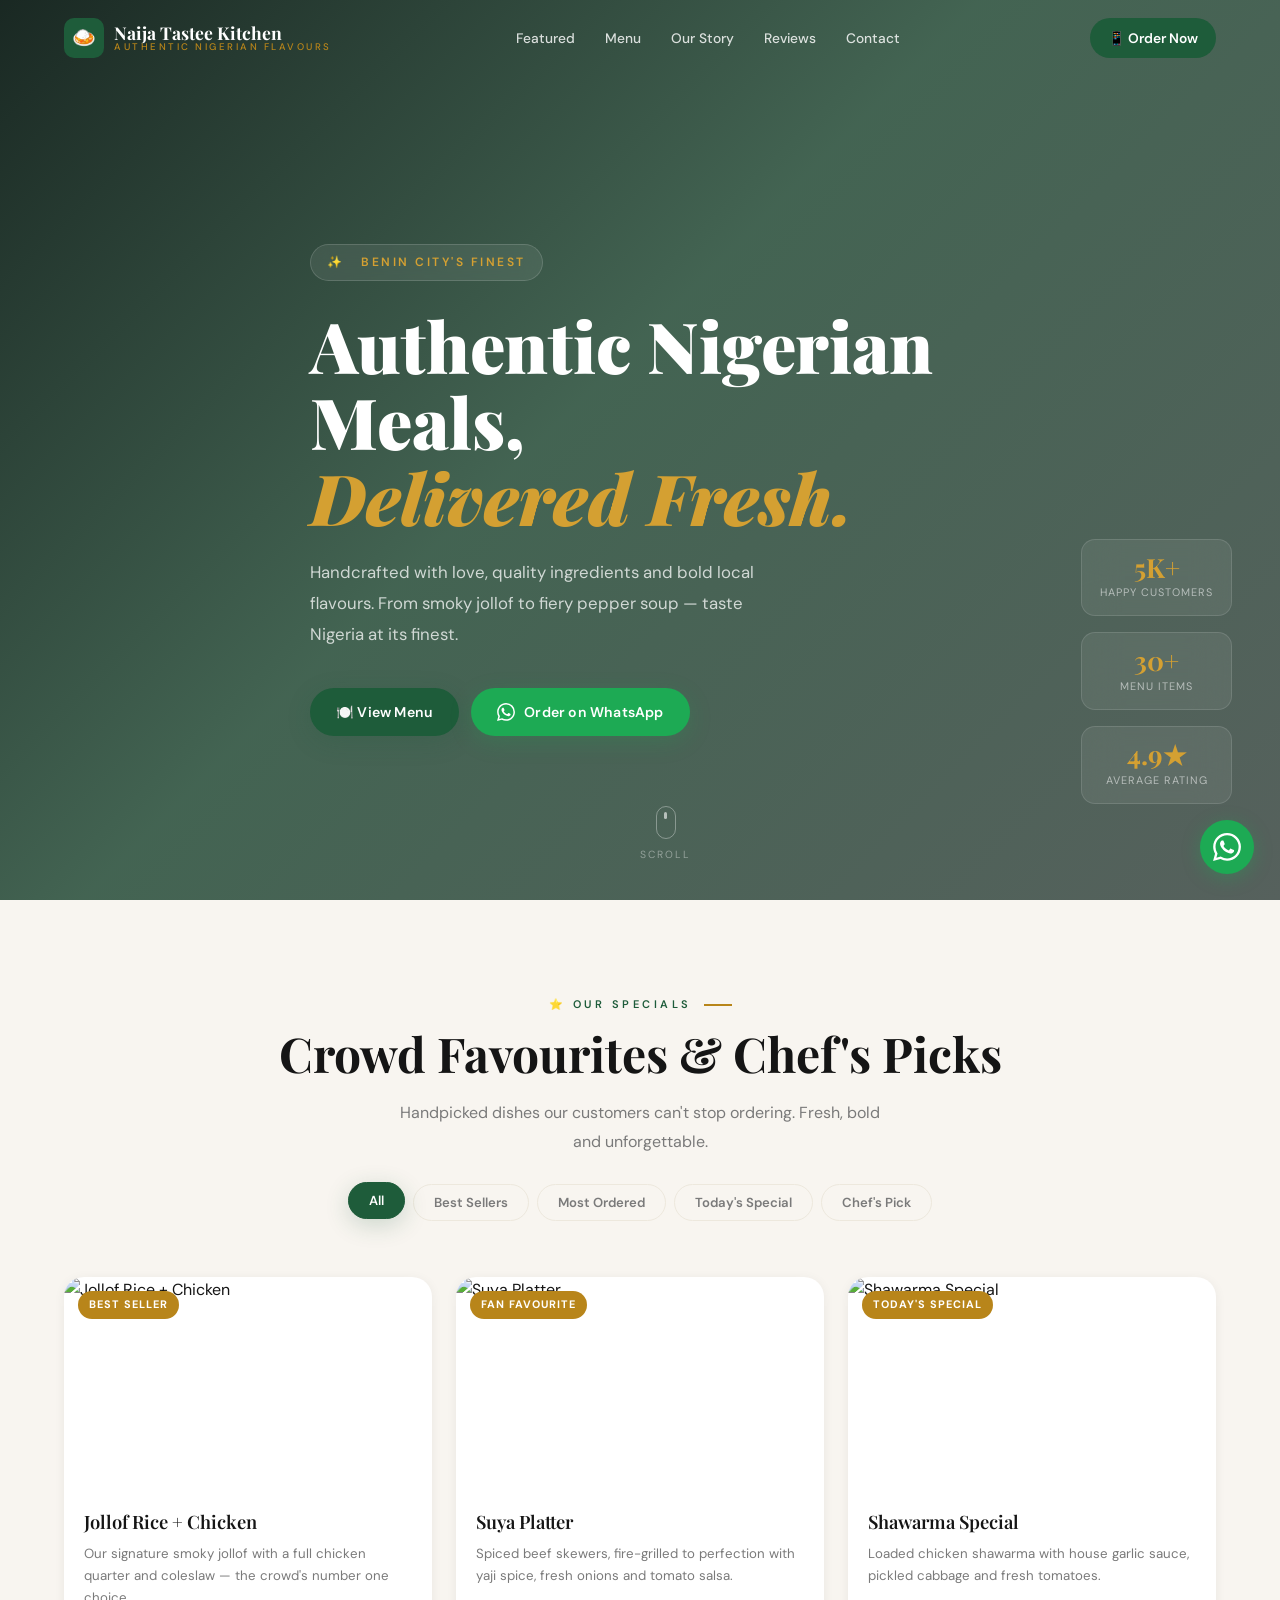
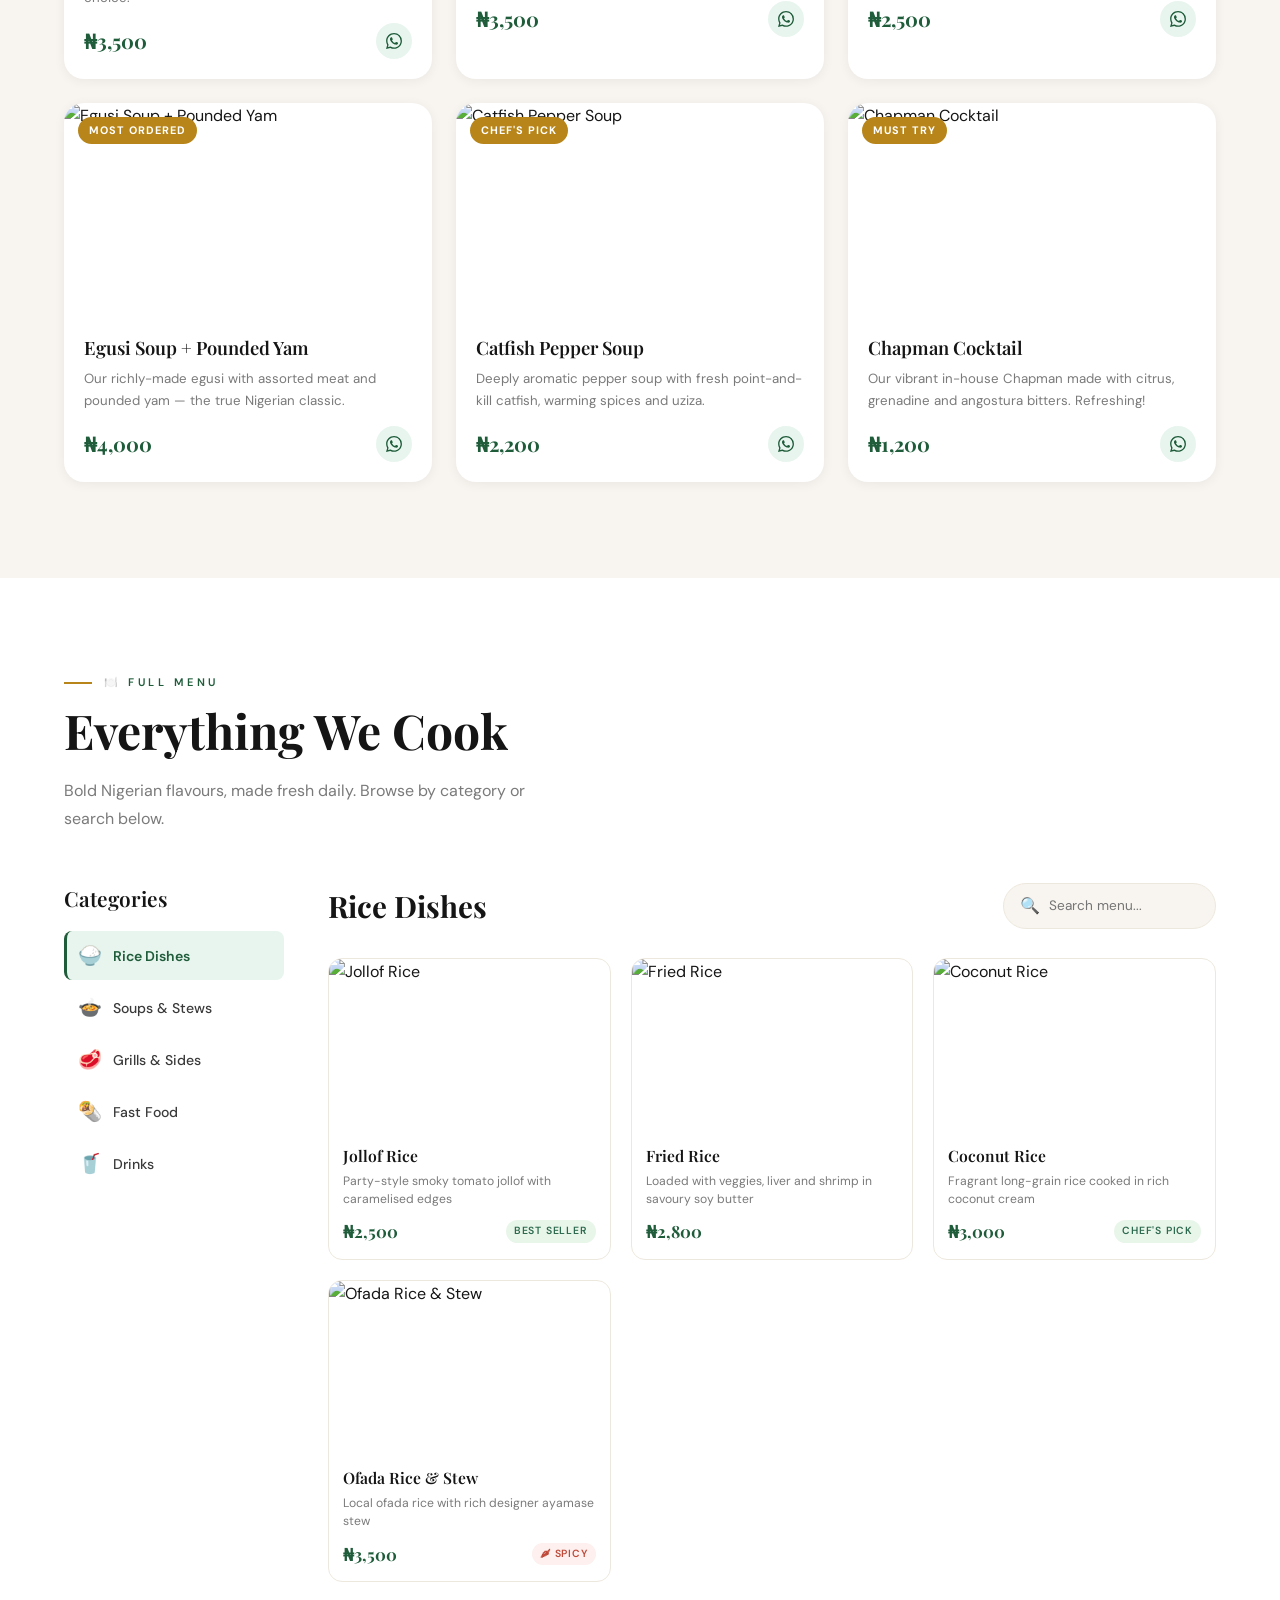
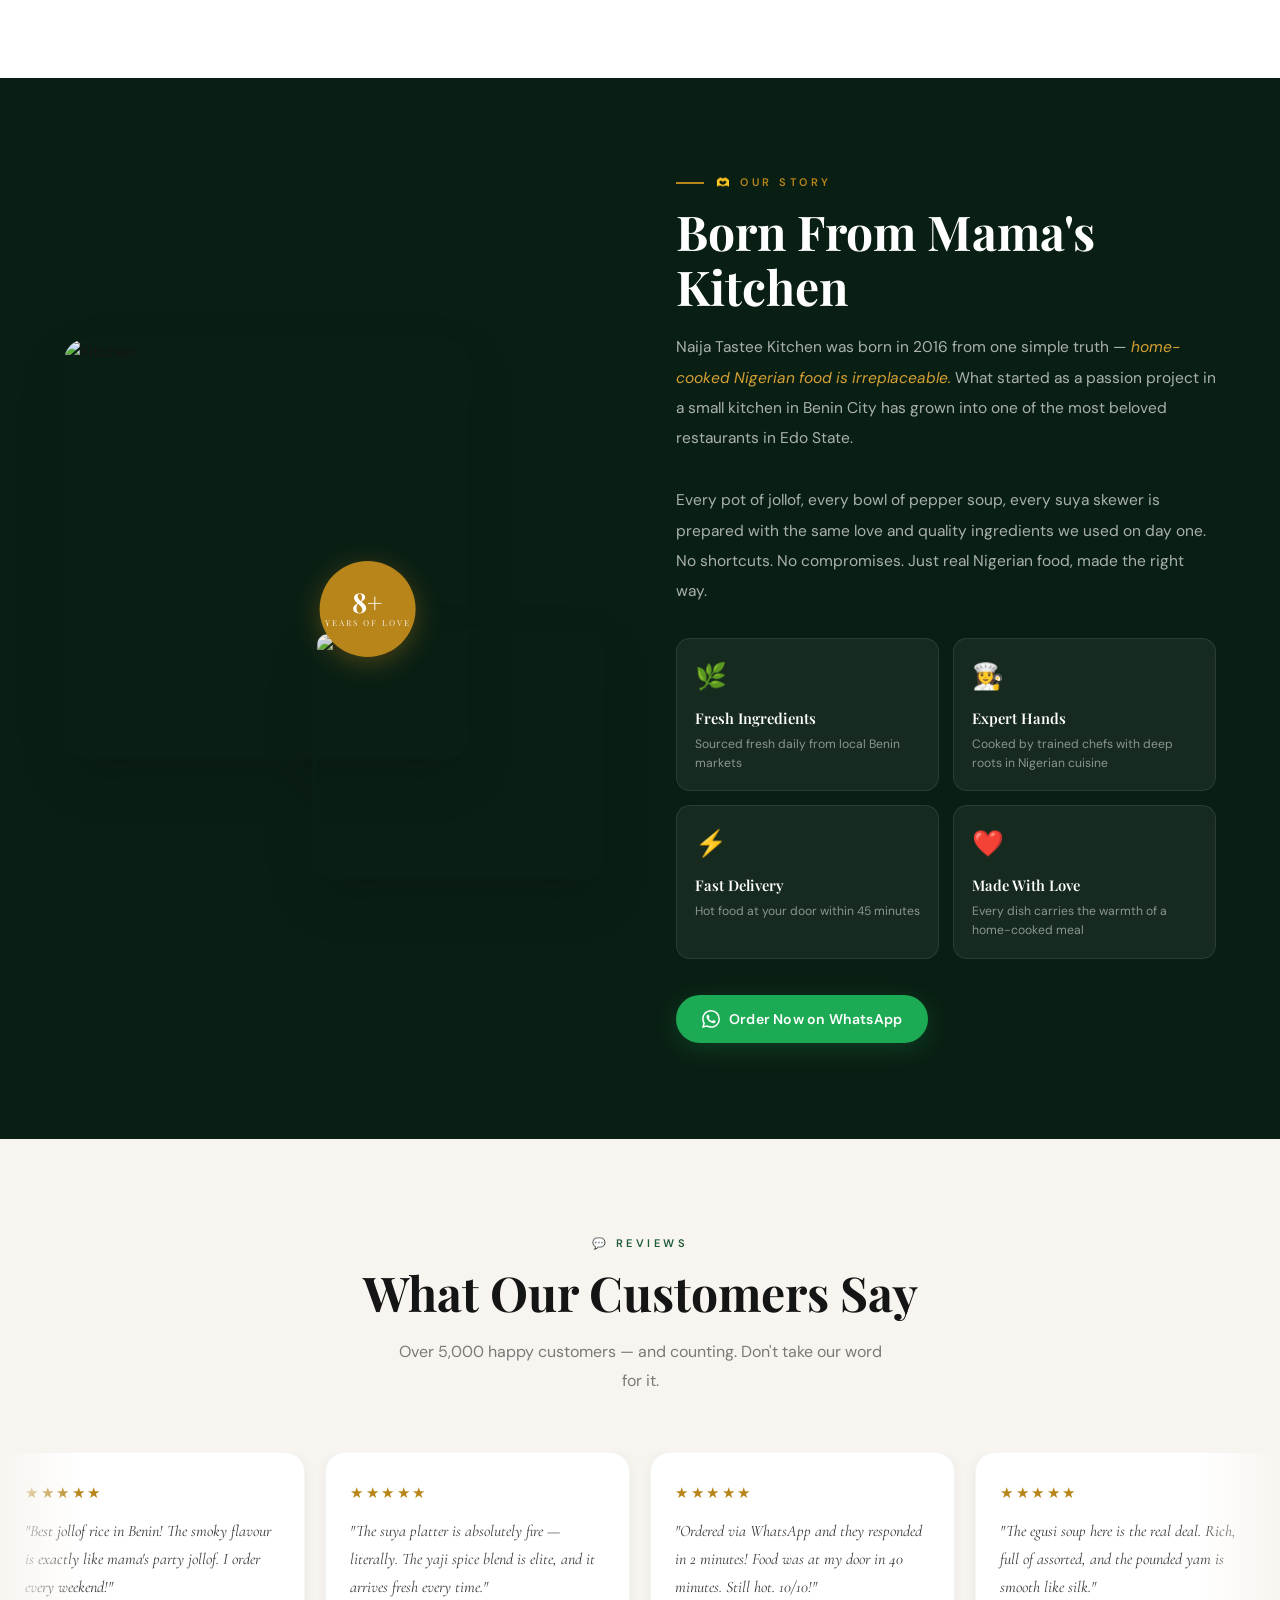
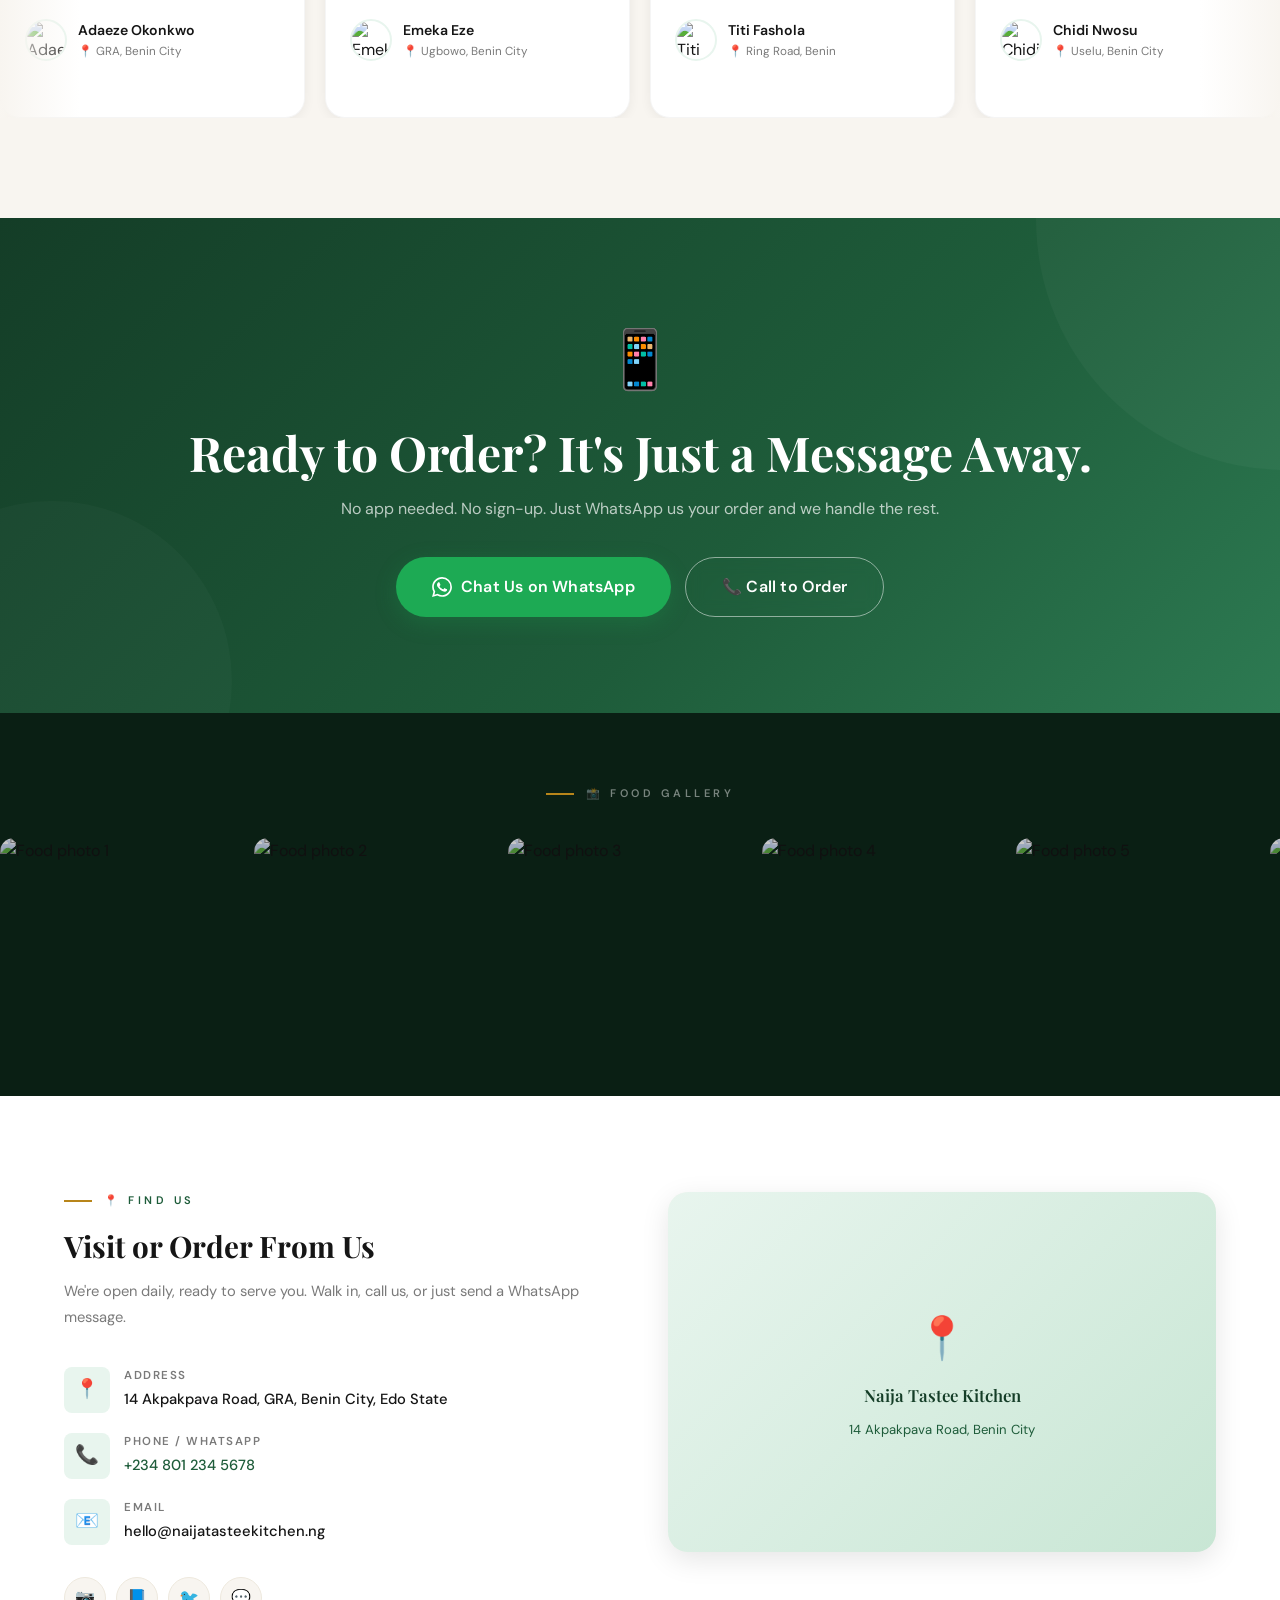
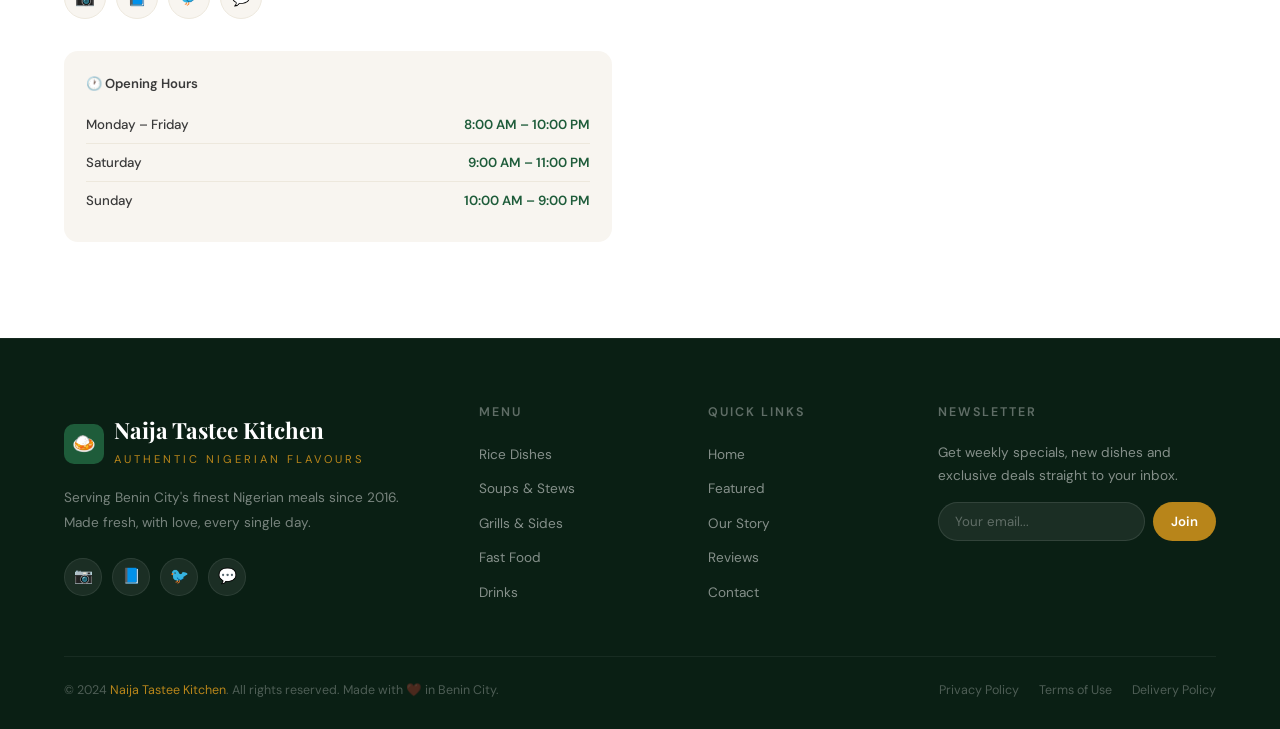
==== commit d4617c07: "fixed the responsiveness" ====
--- a/index.html
+++ b/index.html
@@ -10,34 +10,35 @@
   <link rel="preconnect" href="https://fonts.gstatic.com" crossorigin>
   <link href="https://fonts.googleapis.com/css2?family=Playfair+Display:ital,wght@0,400;0,600;0,700;0,900;1,400;1,600&family=DM+Sans:ital,opsz,wght@0,9..40,300;0,9..40,400;0,9..40,500;0,9..40,600;1,9..40,300&family=Cormorant+Garamond:ital,wght@0,400;0,500;1,400&display=swap" rel="stylesheet">
   <style>
-/* =============================================
-   NAIJA TASTEE KITCHEN — DESIGN SYSTEM
+    /* =============================================
+   NAIJA TASTEE KITCHEN — UPDATED DESIGN SYSTEM
+   Professional tones · Fixed responsiveness
    ============================================= */
 
 @import url('https://fonts.googleapis.com/css2?family=Playfair+Display:ital,wght@0,400;0,600;0,700;0,900;1,400;1,600&family=DM+Sans:ital,opsz,wght@0,9..40,300;0,9..40,400;0,9..40,500;0,9..40,600;1,9..40,300&family=Cormorant+Garamond:ital,wght@0,400;0,500;1,400&display=swap');
 
-/* === CSS VARIABLES === */
+/* === CSS VARIABLES — muted professional palette === */
 :root {
-  --green: #2d6a4f;
-  --green-light: #40916c;
-  --green-pale: #d8f3dc;
-  --green-dark: #1b4332;
-  --green-darker: #081c15;
+  --green: #1e5c3a;          /* deeper, richer — less neon */
+  --green-light: #2d7a52;    /* was #40916c — pulled back */
+  --green-pale: #e8f5ee;     /* was #d8f3dc — softer */
+  --green-dark: #143d27;     /* was #1b4332 — darker for contrast */
+  --green-darker: #0a1f14;   /* was #081c15 — near-black green */
   --white: #ffffff;
-  --cream: #faf7f2;
-  --cream-dark: #f0ebe0;
-  --gold: #e8a838;
-  --gold-light: #f5c158;
-  --text-dark: #1a1a1a;
-  --text-mid: #3d3d3d;
-  --text-light: #888;
-  --shadow-sm: 0 2px 12px rgba(0,0,0,0.08);
-  --shadow-md: 0 8px 32px rgba(0,0,0,0.12);
-  --shadow-lg: 0 20px 60px rgba(0,0,0,0.18);
-  --shadow-green: 0 8px 32px rgba(45, 106, 79, 0.25);
-  --radius: 16px;
+  --cream: #f8f5f0;           /* slightly warmer */
+  --cream-dark: #ede8dd;
+  --gold: #b8851a;            /* was #e8a838 — less vivid, more refined */
+  --gold-light: #d4a032;      /* was #f5c158 — toned down */
+  --text-dark: #151515;
+  --text-mid: #3a3a3a;
+  --text-light: #7a7a7a;
+  --shadow-sm: 0 2px 12px rgba(0,0,0,0.06);
+  --shadow-md: 0 8px 28px rgba(0,0,0,0.10);
+  --shadow-lg: 0 20px 50px rgba(0,0,0,0.14);
+  --shadow-green: 0 6px 24px rgba(30, 92, 58, 0.20);  /* less intense */
+  --radius: 14px;
   --radius-sm: 8px;
-  --radius-lg: 24px;
+  --radius-lg: 20px;
   --transition: all 0.35s cubic-bezier(0.4, 0, 0.2, 1);
   --font-display: 'Playfair Display', serif;
   --font-body: 'DM Sans', sans-serif;
@@ -57,12 +58,12 @@
 
 /* === UTILITY === */
 .container { max-width: 1200px; margin: 0 auto; padding: 0 24px; }
-.section { padding: 100px 0; }
+.section { padding: 96px 0; }
 .section-label {
   font-family: var(--font-body);
   font-size: 11px;
   font-weight: 600;
-  letter-spacing: 4px;
+  letter-spacing: 3.5px;
   text-transform: uppercase;
   color: var(--green);
   margin-bottom: 12px;
@@ -73,35 +74,35 @@
 .section-label::before {
   content: '';
   display: block;
-  width: 32px;
+  width: 28px;
   height: 2px;
   background: var(--gold);
   flex-shrink: 0;
 }
 .section-title {
   font-family: var(--font-display);
-  font-size: clamp(2rem, 4vw, 3.2rem);
+  font-size: clamp(1.9rem, 3.8vw, 3rem);
   font-weight: 700;
   color: var(--text-dark);
   line-height: 1.15;
-  margin-bottom: 20px;
+  margin-bottom: 18px;
 }
 .section-subtitle {
-  font-size: 1.05rem;
+  font-size: 1rem;
   color: var(--text-light);
-  max-width: 520px;
-  line-height: 1.75;
+  max-width: 500px;
+  line-height: 1.8;
 }
 .btn {
   display: inline-flex;
   align-items: center;
-  gap: 10px;
-  padding: 14px 28px;
+  gap: 9px;
+  padding: 13px 26px;
   border-radius: 50px;
   font-family: var(--font-body);
-  font-size: 0.9rem;
+  font-size: 0.88rem;
   font-weight: 600;
-  letter-spacing: 0.3px;
+  letter-spacing: 0.2px;
   cursor: pointer;
   border: none;
   text-decoration: none;
@@ -113,7 +114,7 @@
   content: '';
   position: absolute;
   inset: 0;
-  background: rgba(255,255,255,0.15);
+  background: rgba(255,255,255,0.1);
   opacity: 0;
   transition: opacity 0.25s;
 }
@@ -126,40 +127,41 @@
 .btn-primary:hover {
   background: var(--green-dark);
   transform: translateY(-2px);
-  box-shadow: 0 12px 40px rgba(45,106,79,0.4);
+  box-shadow: 0 10px 30px rgba(20, 61, 39, 0.28);
 }
 .btn-whatsapp {
-  background: #25d366;
+  background: #1daa54;        /* subdued WhatsApp green vs pure neon */
   color: var(--white);
-  box-shadow: 0 8px 32px rgba(37,211,102,0.35);
+  box-shadow: 0 6px 22px rgba(29, 170, 84, 0.22);
 }
 .btn-whatsapp:hover {
-  background: #128c7e;
+  background: #178444;
   transform: translateY(-2px);
+  box-shadow: 0 10px 28px rgba(29, 170, 84, 0.28);
 }
 .btn-outline {
   background: transparent;
   color: var(--white);
-  border: 2px solid rgba(255,255,255,0.6);
-  backdrop-filter: blur(10px);
+  border: 1.5px solid rgba(255,255,255,0.5);
+  backdrop-filter: blur(8px);
 }
 .btn-outline:hover {
-  background: rgba(255,255,255,0.15);
-  border-color: var(--white);
+  background: rgba(255,255,255,0.12);
+  border-color: rgba(255,255,255,0.8);
   transform: translateY(-2px);
 }
 
 /* === SCROLL REVEAL === */
 .reveal {
   opacity: 0;
-  transform: translateY(40px);
+  transform: translateY(36px);
   transition: opacity 0.7s cubic-bezier(0.4, 0, 0.2, 1),
               transform 0.7s cubic-bezier(0.4, 0, 0.2, 1);
 }
 .reveal.visible { opacity: 1; transform: translateY(0); }
-.reveal-left { opacity: 0; transform: translateX(-40px); transition: opacity 0.7s ease, transform 0.7s ease; }
+.reveal-left { opacity: 0; transform: translateX(-36px); transition: opacity 0.7s ease, transform 0.7s ease; }
 .reveal-left.visible { opacity: 1; transform: translateX(0); }
-.reveal-right { opacity: 0; transform: translateX(40px); transition: opacity 0.7s ease, transform 0.7s ease; }
+.reveal-right { opacity: 0; transform: translateX(36px); transition: opacity 0.7s ease, transform 0.7s ease; }
 .reveal-right.visible { opacity: 1; transform: translateX(0); }
 
 /* =============================================
@@ -179,7 +181,7 @@
 #loader.hidden { opacity: 0; visibility: hidden; }
 .loader-logo {
   font-family: var(--font-display);
-  font-size: 2.5rem;
+  font-size: 2.2rem;
   font-weight: 700;
   color: var(--white);
   margin-bottom: 8px;
@@ -187,27 +189,27 @@
 }
 .loader-sub {
   font-family: var(--font-body);
-  font-size: 0.8rem;
-  letter-spacing: 6px;
+  font-size: 0.75rem;
+  letter-spacing: 5px;
   text-transform: uppercase;
   color: var(--gold);
   margin-bottom: 40px;
 }
 .loader-bar {
-  width: 200px;
-  height: 3px;
-  background: rgba(255,255,255,0.1);
+  width: 180px;
+  height: 2px;
+  background: rgba(255,255,255,0.08);
   border-radius: 10px;
   overflow: hidden;
 }
 .loader-bar-fill {
   height: 100%;
-  background: linear-gradient(90deg, var(--green), var(--gold));
+  background: linear-gradient(90deg, var(--green-light), var(--gold));
   border-radius: 10px;
   animation: loadFill 1.8s ease-in-out forwards;
 }
 @keyframes loadFill { from { width: 0% } to { width: 100% } }
-@keyframes pulse { 0%, 100% { opacity: 1 } 50% { opacity: 0.6 } }
+@keyframes pulse { 0%, 100% { opacity: 1 } 50% { opacity: 0.65 } }
 
 /* =============================================
    NAVBAR
@@ -218,15 +220,15 @@
   left: 0;
   right: 0;
   z-index: 1000;
-  padding: 20px 0;
+  padding: 18px 0;
   transition: var(--transition);
 }
 #navbar.scrolled {
-  background: rgba(255,255,255,0.96);
+  background: rgba(255,255,255,0.97);
   backdrop-filter: blur(20px);
   -webkit-backdrop-filter: blur(20px);
-  padding: 12px 0;
-  box-shadow: 0 2px 30px rgba(0,0,0,0.08);
+  padding: 11px 0;
+  box-shadow: 0 1px 24px rgba(0,0,0,0.07);
 }
 .nav-inner {
   display: flex;
@@ -239,30 +241,31 @@
   align-items: center;
   gap: 10px;
   text-decoration: none;
+  flex-shrink: 0;
 }
 .nav-logo-icon {
-  width: 42px;
-  height: 42px;
+  width: 40px;
+  height: 40px;
   background: var(--green);
-  border-radius: 12px;
+  border-radius: 10px;
   display: flex;
   align-items: center;
   justify-content: center;
-  font-size: 1.3rem;
+  font-size: 1.2rem;
   transition: var(--transition);
 }
 .nav-logo:hover .nav-logo-icon { transform: rotate(-8deg); background: var(--gold); }
 .nav-logo-text { display: flex; flex-direction: column; line-height: 1; }
 .nav-logo-name {
   font-family: var(--font-display);
-  font-size: 1.15rem;
+  font-size: 1.1rem;
   font-weight: 700;
   color: var(--text-dark);
   transition: color 0.3s;
 }
 #navbar:not(.scrolled) .nav-logo-name { color: var(--white); }
 .nav-logo-tagline {
-  font-size: 0.65rem;
+  font-size: 0.6rem;
   letter-spacing: 2.5px;
   text-transform: uppercase;
   color: var(--gold);
@@ -271,30 +274,32 @@
 .nav-links {
   display: flex;
   align-items: center;
-  gap: 8px;
+  gap: 4px;
   list-style: none;
 }
 .nav-links a {
-  font-size: 0.88rem;
+  font-size: 0.86rem;
   font-weight: 500;
   text-decoration: none;
-  color: rgba(255,255,255,0.85);
-  padding: 8px 14px;
+  color: rgba(255,255,255,0.82);
+  padding: 8px 13px;
   border-radius: 8px;
   transition: var(--transition);
+  white-space: nowrap;
 }
 #navbar.scrolled .nav-links a { color: var(--text-mid); }
 .nav-links a:hover, #navbar.scrolled .nav-links a:hover {
   color: var(--green);
   background: var(--green-pale);
 }
-.nav-cta { margin-left: 8px; }
+.nav-cta { margin-left: 6px; }
 .nav-cta a {
-  padding: 10px 20px !important;
+  padding: 9px 18px !important;
   background: var(--green) !important;
   color: var(--white) !important;
   border-radius: 50px !important;
   font-weight: 600 !important;
+  white-space: nowrap;
 }
 .nav-cta a:hover { background: var(--green-dark) !important; transform: translateY(-1px); }
 
@@ -310,7 +315,7 @@
 }
 .hamburger span {
   display: block;
-  width: 24px;
+  width: 22px;
   height: 2px;
   background: var(--white);
   border-radius: 2px;
@@ -327,23 +332,24 @@
   position: fixed;
   top: 0;
   right: -100%;
-  width: 280px;
+  width: 270px;
   height: 100vh;
   background: var(--white);
   z-index: 2000;
-  padding: 80px 32px 40px;
-  box-shadow: -20px 0 60px rgba(0,0,0,0.15);
+  padding: 76px 28px 40px;
+  box-shadow: -16px 0 48px rgba(0,0,0,0.12);
   transition: right 0.4s cubic-bezier(0.4, 0, 0.2, 1);
   flex-direction: column;
-  gap: 8px;
+  gap: 4px;
+  overflow-y: auto;
 }
 .mobile-nav.open { right: 0; display: flex; }
 .mobile-nav a {
-  font-size: 1.1rem;
+  font-size: 1rem;
   font-weight: 500;
   color: var(--text-mid);
   text-decoration: none;
-  padding: 14px 0;
+  padding: 13px 0;
   border-bottom: 1px solid var(--cream-dark);
   transition: color 0.2s;
 }
@@ -352,7 +358,7 @@
   display: none;
   position: fixed;
   inset: 0;
-  background: rgba(0,0,0,0.5);
+  background: rgba(0,0,0,0.45);
   z-index: 1999;
   backdrop-filter: blur(4px);
 }
@@ -375,48 +381,48 @@
   transform-origin: center;
   animation: heroZoom 20s ease-in-out infinite alternate;
 }
-@keyframes heroZoom { from { transform: scale(1) } to { transform: scale(1.06) } }
+@keyframes heroZoom { from { transform: scale(1) } to { transform: scale(1.05) } }
 .hero-overlay {
   position: absolute;
   inset: 0;
   background: linear-gradient(
     135deg,
-    rgba(8, 28, 21, 0.88) 0%,
-    rgba(27, 67, 50, 0.75) 40%,
-    rgba(8, 28, 21, 0.6) 100%
+    rgba(6, 22, 16, 0.92) 0%,
+    rgba(20, 61, 39, 0.80) 45%,
+    rgba(6, 22, 16, 0.68) 100%
   );
 }
 .hero-content {
   position: relative;
   z-index: 2;
-  max-width: 680px;
+  max-width: 660px;
   padding-top: 80px;
 }
 .hero-badge {
   display: inline-flex;
   align-items: center;
   gap: 8px;
-  background: rgba(255,255,255,0.1);
+  background: rgba(255,255,255,0.08);
   backdrop-filter: blur(10px);
-  border: 1px solid rgba(255,255,255,0.2);
+  border: 1px solid rgba(255,255,255,0.15);
   color: var(--gold-light);
-  font-size: 0.78rem;
+  font-size: 0.75rem;
   font-weight: 600;
   letter-spacing: 2.5px;
   text-transform: uppercase;
-  padding: 8px 18px;
+  padding: 8px 16px;
   border-radius: 50px;
-  margin-bottom: 28px;
+  margin-bottom: 26px;
   opacity: 0;
   animation: fadeUp 0.8s ease 0.5s forwards;
 }
 .hero-title {
   font-family: var(--font-display);
-  font-size: clamp(2.6rem, 6vw, 4.8rem);
+  font-size: clamp(2.4rem, 5.5vw, 4.4rem);
   font-weight: 900;
   color: var(--white);
   line-height: 1.08;
-  margin-bottom: 24px;
+  margin-bottom: 22px;
   opacity: 0;
   animation: fadeUp 0.9s ease 0.8s forwards;
 }
@@ -426,90 +432,91 @@
   display: block;
 }
 .hero-desc {
-  font-size: 1.1rem;
-  color: rgba(255,255,255,0.8);
-  line-height: 1.8;
-  margin-bottom: 40px;
-  max-width: 500px;
+  font-size: 1.05rem;
+  color: rgba(255,255,255,0.75);
+  line-height: 1.85;
+  margin-bottom: 38px;
+  max-width: 480px;
   opacity: 0;
   animation: fadeUp 0.9s ease 1.1s forwards;
 }
 .hero-actions {
   display: flex;
   flex-wrap: wrap;
-  gap: 14px;
+  gap: 12px;
   opacity: 0;
   animation: fadeUp 0.9s ease 1.4s forwards;
 }
 .hero-scroll-hint {
   position: absolute;
-  bottom: 40px;
+  bottom: 36px;
   left: 50%;
   transform: translateX(-50%);
   display: flex;
   flex-direction: column;
   align-items: center;
   gap: 8px;
-  color: rgba(255,255,255,0.5);
-  font-size: 0.7rem;
+  color: rgba(255,255,255,0.4);
+  font-size: 0.65rem;
   letter-spacing: 2px;
   text-transform: uppercase;
   z-index: 2;
   animation: fadeUp 1s ease 2s both;
 }
 .scroll-mouse {
-  width: 22px;
-  height: 36px;
-  border: 2px solid rgba(255,255,255,0.4);
+  width: 20px;
+  height: 33px;
+  border: 1.5px solid rgba(255,255,255,0.35);
   border-radius: 12px;
   display: flex;
   justify-content: center;
-  padding-top: 6px;
+  padding-top: 5px;
 }
 .scroll-dot {
-  width: 4px;
-  height: 8px;
-  background: rgba(255,255,255,0.7);
+  width: 3px;
+  height: 7px;
+  background: rgba(255,255,255,0.6);
   border-radius: 2px;
   animation: scrollDot 2s ease-in-out infinite;
 }
-@keyframes scrollDot { 0%, 100% { transform: translateY(0); opacity: 1 } 60% { transform: translateY(8px); opacity: 0 } }
+@keyframes scrollDot { 0%, 100% { transform: translateY(0); opacity: 1 } 60% { transform: translateY(7px); opacity: 0 } }
 .hero-stats {
   position: absolute;
   right: 48px;
-  bottom: 100px;
+  bottom: 96px;
   display: flex;
   flex-direction: column;
-  gap: 20px;
+  gap: 16px;
   z-index: 2;
   opacity: 0;
   animation: fadeLeft 1s ease 1.8s forwards;
 }
 .hero-stat {
-  background: rgba(255,255,255,0.08);
-  backdrop-filter: blur(20px);
-  border: 1px solid rgba(255,255,255,0.15);
-  border-radius: 16px;
-  padding: 16px 20px;
+  background: rgba(255,255,255,0.07);
+  backdrop-filter: blur(18px);
+  border: 1px solid rgba(255,255,255,0.12);
+  border-radius: 14px;
+  padding: 14px 18px;
   text-align: center;
+  min-width: 110px;
 }
 .hero-stat-number {
   font-family: var(--font-display);
-  font-size: 1.8rem;
+  font-size: 1.65rem;
   font-weight: 700;
   color: var(--gold-light);
   line-height: 1;
 }
 .hero-stat-label {
-  font-size: 0.7rem;
-  color: rgba(255,255,255,0.6);
+  font-size: 0.68rem;
+  color: rgba(255,255,255,0.55);
   letter-spacing: 1px;
   text-transform: uppercase;
   margin-top: 4px;
 }
 
-@keyframes fadeUp { from { opacity: 0; transform: translateY(24px) } to { opacity: 1; transform: translateY(0) } }
-@keyframes fadeLeft { from { opacity: 0; transform: translateX(24px) } to { opacity: 1; transform: translateX(0) } }
+@keyframes fadeUp { from { opacity: 0; transform: translateY(22px) } to { opacity: 1; transform: translateY(0) } }
+@keyframes fadeLeft { from { opacity: 0; transform: translateX(22px) } to { opacity: 1; transform: translateX(0) } }
 
 /* =============================================
    FEATURED SECTION
@@ -517,14 +524,14 @@
 #featured { background: var(--cream); }
 .featured-header {
   text-align: center;
-  margin-bottom: 60px;
+  margin-bottom: 56px;
 }
 .featured-header .section-label { justify-content: center; }
 .featured-header .section-label::before { display: none; }
 .featured-header .section-label::after {
   content: '';
   display: block;
-  width: 32px;
+  width: 28px;
   height: 2px;
   background: var(--gold);
 }
@@ -532,16 +539,16 @@
   display: flex;
   justify-content: center;
   gap: 8px;
-  margin-top: 32px;
+  margin-top: 28px;
   flex-wrap: wrap;
 }
 .tab-btn {
-  padding: 10px 24px;
-  border: 2px solid var(--cream-dark);
+  padding: 9px 20px;
+  border: 1.5px solid var(--cream-dark);
   border-radius: 50px;
   background: transparent;
   font-family: var(--font-body);
-  font-size: 0.85rem;
+  font-size: 0.82rem;
   font-weight: 600;
   color: var(--text-light);
   cursor: pointer;
@@ -556,8 +563,8 @@
 }
 .featured-grid {
   display: grid;
-  grid-template-columns: repeat(auto-fill, minmax(300px, 1fr));
-  gap: 28px;
+  grid-template-columns: repeat(auto-fill, minmax(290px, 1fr));
+  gap: 24px;
 }
 .featured-card {
   background: var(--white);
@@ -569,49 +576,49 @@
   position: relative;
 }
 .featured-card:hover {
-  transform: translateY(-8px);
+  transform: translateY(-6px);
   box-shadow: var(--shadow-lg);
 }
 .featured-card-img {
   width: 100%;
-  height: 220px;
+  height: 210px;
   object-fit: cover;
   display: block;
   transition: transform 0.5s ease;
 }
-.featured-card:hover .featured-card-img { transform: scale(1.06); }
+.featured-card:hover .featured-card-img { transform: scale(1.05); }
 .featured-card-badge {
   position: absolute;
-  top: 16px;
-  left: 16px;
+  top: 14px;
+  left: 14px;
   background: var(--gold);
   color: var(--white);
-  font-size: 0.7rem;
+  font-size: 0.68rem;
   font-weight: 700;
-  letter-spacing: 1.5px;
+  letter-spacing: 1px;
   text-transform: uppercase;
-  padding: 5px 12px;
+  padding: 5px 11px;
   border-radius: 50px;
 }
-.featured-card-body { padding: 22px; }
+.featured-card-body { padding: 20px; }
 .featured-card-name {
   font-family: var(--font-display);
-  font-size: 1.2rem;
+  font-size: 1.15rem;
   font-weight: 600;
   color: var(--text-dark);
   margin-bottom: 6px;
 }
-.featured-card-desc { font-size: 0.85rem; color: var(--text-light); line-height: 1.6; margin-bottom: 16px; }
+.featured-card-desc { font-size: 0.83rem; color: var(--text-light); line-height: 1.65; margin-bottom: 14px; }
 .featured-card-footer { display: flex; align-items: center; justify-content: space-between; }
 .featured-card-price {
   font-family: var(--font-display);
-  font-size: 1.3rem;
+  font-size: 1.25rem;
   font-weight: 700;
   color: var(--green);
 }
 .card-order-btn {
-  width: 38px;
-  height: 38px;
+  width: 36px;
+  height: 36px;
   background: var(--green-pale);
   border: none;
   border-radius: 50%;
@@ -619,68 +626,68 @@
   align-items: center;
   justify-content: center;
   cursor: pointer;
-  font-size: 1rem;
+  font-size: 0.95rem;
   transition: var(--transition);
   color: var(--green);
 }
-.card-order-btn:hover { background: var(--green); color: var(--white); transform: scale(1.1); }
+.card-order-btn:hover { background: var(--green); color: var(--white); transform: scale(1.08); }
 
 /* =============================================
    MENU SECTION
    ============================================= */
 #menu { background: var(--white); }
-.menu-layout { display: grid; grid-template-columns: 240px 1fr; gap: 48px; align-items: start; }
-.menu-sidebar { position: sticky; top: 100px; }
+.menu-layout { display: grid; grid-template-columns: 220px 1fr; gap: 44px; align-items: start; }
+.menu-sidebar { position: sticky; top: 96px; }
 .menu-sidebar-title {
   font-family: var(--font-display);
-  font-size: 1.4rem;
+  font-size: 1.3rem;
   font-weight: 600;
   color: var(--text-dark);
-  margin-bottom: 20px;
-}
-.menu-categories { list-style: none; display: flex; flex-direction: column; gap: 4px; }
+  margin-bottom: 16px;
+}
+.menu-categories { list-style: none; display: flex; flex-direction: column; gap: 3px; }
 .menu-cat-btn {
   display: flex;
   align-items: center;
-  gap: 12px;
+  gap: 11px;
   width: 100%;
-  padding: 14px 16px;
+  padding: 12px 14px;
   background: transparent;
   border: none;
   border-radius: var(--radius-sm);
   font-family: var(--font-body);
-  font-size: 0.9rem;
+  font-size: 0.88rem;
   font-weight: 500;
   color: var(--text-mid);
   cursor: pointer;
   transition: var(--transition);
   text-align: left;
 }
-.menu-cat-btn .cat-icon { font-size: 1.3rem; }
+.menu-cat-btn .cat-icon { font-size: 1.2rem; }
 .menu-cat-btn.active, .menu-cat-btn:hover { background: var(--green-pale); color: var(--green); font-weight: 600; }
-.menu-cat-btn.active { border-left: 3px solid var(--green); }
+.menu-cat-btn.active { border-left: 3px solid var(--green); padding-left: 11px; }
 .menu-content-header {
   display: flex;
   align-items: center;
   justify-content: space-between;
-  margin-bottom: 32px;
+  margin-bottom: 28px;
   flex-wrap: wrap;
-  gap: 16px;
+  gap: 14px;
 }
 .menu-active-title {
   font-family: var(--font-display);
-  font-size: 2rem;
+  font-size: 1.85rem;
   font-weight: 700;
   color: var(--text-dark);
 }
 .menu-search {
   display: flex;
   align-items: center;
-  gap: 10px;
+  gap: 9px;
   background: var(--cream);
   border: 1.5px solid var(--cream-dark);
   border-radius: 50px;
-  padding: 10px 18px;
+  padding: 9px 16px;
   transition: var(--transition);
 }
 .menu-search:focus-within { border-color: var(--green); background: var(--white); }
@@ -688,15 +695,15 @@
   border: none;
   background: transparent;
   font-family: var(--font-body);
-  font-size: 0.88rem;
+  font-size: 0.85rem;
   color: var(--text-dark);
   outline: none;
-  width: 160px;
+  width: 150px;
 }
 .menu-grid {
   display: grid;
-  grid-template-columns: repeat(auto-fill, minmax(250px, 1fr));
-  gap: 24px;
+  grid-template-columns: repeat(auto-fill, minmax(240px, 1fr));
+  gap: 20px;
   transition: opacity 0.3s ease;
 }
 .menu-card {
@@ -708,28 +715,28 @@
   cursor: pointer;
 }
 .menu-card:hover { border-color: var(--green-light); transform: translateY(-4px); box-shadow: var(--shadow-md); }
-.menu-card-img-wrap { position: relative; overflow: hidden; height: 180px; }
+.menu-card-img-wrap { position: relative; overflow: hidden; height: 170px; }
 .menu-card-img { width: 100%; height: 100%; object-fit: cover; transition: transform 0.5s ease; }
-.menu-card:hover .menu-card-img { transform: scale(1.08); }
+.menu-card:hover .menu-card-img { transform: scale(1.07); }
 .menu-card-overlay {
   position: absolute;
   inset: 0;
-  background: linear-gradient(to top, rgba(8,28,21,0.7) 0%, transparent 60%);
+  background: linear-gradient(to top, rgba(6,20,14,0.75) 0%, transparent 58%);
   opacity: 0;
   transition: opacity 0.3s;
   display: flex;
   align-items: flex-end;
-  padding: 16px;
+  padding: 14px;
 }
 .menu-card:hover .menu-card-overlay { opacity: 1; }
 .menu-card-overlay-btn {
   width: 100%;
-  padding: 10px;
+  padding: 9px;
   background: var(--white);
   border: none;
-  border-radius: 8px;
+  border-radius: 7px;
   font-family: var(--font-body);
-  font-size: 0.82rem;
+  font-size: 0.8rem;
   font-weight: 600;
   color: var(--green);
   cursor: pointer;
@@ -740,17 +747,17 @@
   transition: var(--transition);
 }
 .menu-card-overlay-btn:hover { background: var(--green); color: var(--white); }
-.menu-card-body { padding: 16px; }
-.menu-card-name { font-family: var(--font-display); font-size: 1rem; font-weight: 600; color: var(--text-dark); margin-bottom: 4px; }
-.menu-card-desc { font-size: 0.78rem; color: var(--text-light); margin-bottom: 12px; line-height: 1.5; }
+.menu-card-body { padding: 14px; }
+.menu-card-name { font-family: var(--font-display); font-size: 0.98rem; font-weight: 600; color: var(--text-dark); margin-bottom: 4px; }
+.menu-card-desc { font-size: 0.76rem; color: var(--text-light); margin-bottom: 10px; line-height: 1.5; }
 .menu-card-footer { display: flex; align-items: center; justify-content: space-between; }
-.menu-card-price { font-family: var(--font-display); font-size: 1.1rem; font-weight: 700; color: var(--green); }
+.menu-card-price { font-family: var(--font-display); font-size: 1.05rem; font-weight: 700; color: var(--green); }
 .spicy-tag {
-  font-size: 0.68rem;
+  font-size: 0.65rem;
   font-weight: 600;
-  letter-spacing: 1px;
-  background: #fff3f0;
-  color: #e55757;
+  letter-spacing: 0.8px;
+  background: #fdf0ee;
+  color: #c04a3a;           /* muted red — not neon */
   padding: 3px 8px;
   border-radius: 50px;
   text-transform: uppercase;
@@ -760,23 +767,23 @@
    ABOUT SECTION
    ============================================= */
 #about { background: var(--green-darker); overflow: hidden; }
-.about-layout { display: grid; grid-template-columns: 1fr 1fr; gap: 80px; align-items: center; }
-.about-images { position: relative; height: 560px; }
+.about-layout { display: grid; grid-template-columns: 1fr 1fr; gap: 72px; align-items: center; }
+.about-images { position: relative; height: 540px; }
 .about-img-main {
   width: 75%;
-  height: 440px;
+  height: 420px;
   object-fit: cover;
-  border-radius: 24px;
+  border-radius: 22px;
   position: absolute;
   top: 0;
   left: 0;
   box-shadow: var(--shadow-lg);
 }
 .about-img-accent {
-  width: 55%;
-  height: 260px;
+  width: 54%;
+  height: 250px;
   object-fit: cover;
-  border-radius: 18px;
+  border-radius: 16px;
   position: absolute;
   bottom: 0;
   right: 0;
@@ -788,8 +795,8 @@
   top: 50%;
   left: 50%;
   transform: translate(-15%, -50%);
-  width: 100px;
-  height: 100px;
+  width: 96px;
+  height: 96px;
   background: var(--gold);
   border-radius: 50%;
   display: flex;
@@ -797,40 +804,40 @@
   align-items: center;
   justify-content: center;
   font-family: var(--font-display);
-  box-shadow: 0 8px 30px rgba(232,168,56,0.5);
+  box-shadow: 0 6px 24px rgba(184, 133, 26, 0.35);   /* toned down gold glow */
   animation: rotateBadge 20s linear infinite;
   z-index: 2;
 }
-.about-badge-num { font-size: 1.8rem; font-weight: 700; color: var(--white); line-height: 1; }
-.about-badge-label { font-size: 0.55rem; letter-spacing: 2px; color: rgba(255,255,255,0.8); text-transform: uppercase; }
-@keyframes rotateBadge { 0%, 100% { transform: translate(-15%, -50%) rotate(0deg) } 50% { transform: translate(-15%, -50%) rotate(5deg) } }
+.about-badge-num { font-size: 1.7rem; font-weight: 700; color: var(--white); line-height: 1; }
+.about-badge-label { font-size: 0.52rem; letter-spacing: 2px; color: rgba(255,255,255,0.8); text-transform: uppercase; }
+@keyframes rotateBadge { 0%, 100% { transform: translate(-15%, -50%) rotate(0deg) } 50% { transform: translate(-15%, -50%) rotate(4deg) } }
 
 .about-content .section-label { color: var(--gold); }
 .about-content .section-title { color: var(--white); }
 .about-desc {
-  font-size: 1rem;
-  color: rgba(255,255,255,0.7);
-  line-height: 1.9;
-  margin-bottom: 36px;
-}
-.about-pillars { display: grid; grid-template-columns: 1fr 1fr; gap: 16px; margin-bottom: 40px; }
+  font-size: 0.97rem;
+  color: rgba(255,255,255,0.65);
+  line-height: 1.95;
+  margin-bottom: 32px;
+}
+.about-pillars { display: grid; grid-template-columns: 1fr 1fr; gap: 14px; margin-bottom: 36px; }
 .pillar {
-  background: rgba(255,255,255,0.06);
-  border: 1px solid rgba(255,255,255,0.1);
+  background: rgba(255,255,255,0.05);
+  border: 1px solid rgba(255,255,255,0.09);
   border-radius: var(--radius);
-  padding: 20px;
+  padding: 18px;
   transition: var(--transition);
 }
-.pillar:hover { background: rgba(255,255,255,0.1); transform: translateY(-3px); }
-.pillar-icon { font-size: 1.8rem; margin-bottom: 10px; }
-.pillar-title { font-family: var(--font-display); font-size: 0.95rem; font-weight: 600; color: var(--white); margin-bottom: 4px; }
-.pillar-text { font-size: 0.78rem; color: rgba(255,255,255,0.55); line-height: 1.5; }
+.pillar:hover { background: rgba(255,255,255,0.09); transform: translateY(-3px); }
+.pillar-icon { font-size: 1.6rem; margin-bottom: 9px; }
+.pillar-title { font-family: var(--font-display); font-size: 0.92rem; font-weight: 600; color: var(--white); margin-bottom: 4px; }
+.pillar-text { font-size: 0.76rem; color: rgba(255,255,255,0.5); line-height: 1.55; }
 
 /* =============================================
    TESTIMONIALS
    ============================================= */
 #testimonials { background: var(--cream); }
-.testimonials-header { text-align: center; margin-bottom: 60px; }
+.testimonials-header { text-align: center; margin-bottom: 56px; }
 .testimonials-header .section-label { justify-content: center; }
 .testimonials-header .section-label::before { display: none; }
 .testimonials-track-wrap { overflow: hidden; position: relative; }
@@ -846,7 +853,7 @@
 .testimonials-track-wrap::after { right: 0; background: linear-gradient(to left, var(--cream), transparent); }
 .testimonials-track {
   display: flex;
-  gap: 24px;
+  gap: 20px;
   animation: scrollTrack 40s linear infinite;
   width: max-content;
 }
@@ -855,38 +862,38 @@
 .testimonial-card {
   background: var(--white);
   border-radius: var(--radius-lg);
-  padding: 30px 28px;
-  width: 320px;
+  padding: 28px 24px;
+  width: 305px;
   flex-shrink: 0;
   box-shadow: var(--shadow-sm);
   border: 1px solid rgba(0,0,0,0.04);
 }
-.testimonial-stars { color: var(--gold); font-size: 1rem; margin-bottom: 14px; letter-spacing: 3px; }
+.testimonial-stars { color: var(--gold); font-size: 0.95rem; margin-bottom: 12px; letter-spacing: 2.5px; }
 .testimonial-text {
   font-family: var(--font-accent);
   font-style: italic;
-  font-size: 1.05rem;
+  font-size: 1rem;
   color: var(--text-mid);
-  line-height: 1.7;
-  margin-bottom: 20px;
-}
-.testimonial-author { display: flex; align-items: center; gap: 12px; }
+  line-height: 1.75;
+  margin-bottom: 18px;
+}
+.testimonial-author { display: flex; align-items: center; gap: 11px; }
 .testimonial-avatar {
-  width: 44px;
-  height: 44px;
+  width: 42px;
+  height: 42px;
   border-radius: 50%;
   object-fit: cover;
   border: 2px solid var(--green-pale);
 }
-.testimonial-name { font-weight: 600; font-size: 0.9rem; color: var(--text-dark); }
-.testimonial-loc { font-size: 0.75rem; color: var(--text-light); }
+.testimonial-name { font-weight: 600; font-size: 0.88rem; color: var(--text-dark); }
+.testimonial-loc { font-size: 0.73rem; color: var(--text-light); }
 
 /* =============================================
    WHATSAPP CTA SECTION
    ============================================= */
 #cta {
   background: linear-gradient(135deg, var(--green-dark) 0%, var(--green) 60%, var(--green-light) 100%);
-  padding: 100px 0;
+  padding: 96px 0;
   position: relative;
   overflow: hidden;
   text-align: center;
@@ -896,9 +903,9 @@
   position: absolute;
   top: -50%;
   right: -20%;
-  width: 600px;
-  height: 600px;
-  background: rgba(255,255,255,0.04);
+  width: 500px;
+  height: 500px;
+  background: rgba(255,255,255,0.03);
   border-radius: 50%;
 }
 #cta::after {
@@ -906,59 +913,59 @@
   position: absolute;
   bottom: -30%;
   left: -10%;
-  width: 400px;
-  height: 400px;
-  background: rgba(255,255,255,0.03);
+  width: 360px;
+  height: 360px;
+  background: rgba(255,255,255,0.025);
   border-radius: 50%;
 }
 .cta-content { position: relative; z-index: 1; }
-.cta-emoji { font-size: 4rem; display: block; margin-bottom: 20px; animation: bounce 2s ease-in-out infinite; }
-@keyframes bounce { 0%, 100% { transform: translateY(0) } 50% { transform: translateY(-12px) } }
+.cta-emoji { font-size: 3.6rem; display: block; margin-bottom: 18px; animation: bounce 2.2s ease-in-out infinite; }
+@keyframes bounce { 0%, 100% { transform: translateY(0) } 50% { transform: translateY(-10px) } }
 .cta-title {
   font-family: var(--font-display);
-  font-size: clamp(2rem, 4vw, 3.2rem);
+  font-size: clamp(1.85rem, 3.8vw, 3rem);
   font-weight: 700;
   color: var(--white);
-  margin-bottom: 16px;
+  margin-bottom: 14px;
   line-height: 1.2;
 }
-.cta-sub { font-size: 1.05rem; color: rgba(255,255,255,0.75); margin-bottom: 40px; }
-.cta-actions { display: flex; justify-content: center; flex-wrap: wrap; gap: 16px; }
+.cta-sub { font-size: 1rem; color: rgba(255,255,255,0.7); margin-bottom: 36px; }
+.cta-actions { display: flex; justify-content: center; flex-wrap: wrap; gap: 14px; }
 
 /* =============================================
    CONTACT SECTION
    ============================================= */
 #contact { background: var(--white); }
-.contact-layout { display: grid; grid-template-columns: 1fr 1fr; gap: 64px; align-items: start; }
-.contact-info-title { font-family: var(--font-display); font-size: 2rem; font-weight: 700; color: var(--text-dark); margin-bottom: 12px; }
-.contact-info-sub { color: var(--text-light); font-size: 0.95rem; margin-bottom: 40px; line-height: 1.7; }
-.contact-items { display: flex; flex-direction: column; gap: 24px; margin-bottom: 36px; }
-.contact-item { display: flex; align-items: flex-start; gap: 16px; }
+.contact-layout { display: grid; grid-template-columns: 1fr 1fr; gap: 56px; align-items: start; }
+.contact-info-title { font-family: var(--font-display); font-size: 1.85rem; font-weight: 700; color: var(--text-dark); margin-bottom: 10px; }
+.contact-info-sub { color: var(--text-light); font-size: 0.92rem; margin-bottom: 36px; line-height: 1.75; }
+.contact-items { display: flex; flex-direction: column; gap: 20px; margin-bottom: 32px; }
+.contact-item { display: flex; align-items: flex-start; gap: 14px; }
 .contact-item-icon {
-  width: 48px;
-  height: 48px;
+  width: 46px;
+  height: 46px;
   background: var(--green-pale);
   border-radius: var(--radius-sm);
   display: flex;
   align-items: center;
   justify-content: center;
-  font-size: 1.3rem;
+  font-size: 1.2rem;
   flex-shrink: 0;
   transition: var(--transition);
 }
 .contact-item:hover .contact-item-icon { background: var(--green); }
-.contact-item-label { font-size: 0.75rem; letter-spacing: 1.5px; text-transform: uppercase; color: var(--text-light); font-weight: 600; margin-bottom: 4px; }
-.contact-item-value { font-size: 0.95rem; font-weight: 500; color: var(--text-dark); }
-.contact-socials { display: flex; gap: 12px; }
+.contact-item-label { font-size: 0.72rem; letter-spacing: 1.5px; text-transform: uppercase; color: var(--text-light); font-weight: 600; margin-bottom: 3px; }
+.contact-item-value { font-size: 0.92rem; font-weight: 500; color: var(--text-dark); }
+.contact-socials { display: flex; gap: 10px; }
 .social-btn {
-  width: 44px;
-  height: 44px;
+  width: 42px;
+  height: 42px;
   background: var(--cream);
   border-radius: 50%;
   display: flex;
   align-items: center;
   justify-content: center;
-  font-size: 1.1rem;
+  font-size: 1rem;
   text-decoration: none;
   transition: var(--transition);
   border: 1.5px solid var(--cream-dark);
@@ -967,7 +974,7 @@
 .map-wrap {
   border-radius: var(--radius-lg);
   overflow: hidden;
-  height: 380px;
+  height: 360px;
   box-shadow: var(--shadow-md);
   background: var(--cream);
   position: relative;
@@ -975,24 +982,24 @@
 .map-placeholder {
   width: 100%;
   height: 100%;
-  background: linear-gradient(135deg, #d8f3dc 0%, #b7e4c7 100%);
+  background: linear-gradient(135deg, #e8f5ee 0%, #c8e6d4 100%);
   display: flex;
   flex-direction: column;
   align-items: center;
   justify-content: center;
-  gap: 12px;
-}
-.map-placeholder-pin { font-size: 3rem; animation: bounce 2s ease-in-out infinite; }
-.map-placeholder-text { font-family: var(--font-display); font-size: 1.1rem; font-weight: 600; color: var(--green-dark); }
-.map-placeholder-sub { font-size: 0.85rem; color: var(--green); }
+  gap: 10px;
+}
+.map-placeholder-pin { font-size: 2.6rem; animation: bounce 2.2s ease-in-out infinite; }
+.map-placeholder-text { font-family: var(--font-display); font-size: 1.05rem; font-weight: 600; color: var(--green-dark); }
+.map-placeholder-sub { font-size: 0.82rem; color: var(--green); }
 .hours-card {
   background: var(--cream);
   border-radius: var(--radius);
-  padding: 24px;
-  margin-top: 20px;
-}
-.hours-title { font-weight: 600; font-size: 0.85rem; color: var(--text-mid); margin-bottom: 14px; display: flex; align-items: center; gap: 8px; }
-.hours-row { display: flex; justify-content: space-between; align-items: center; padding: 8px 0; border-bottom: 1px solid var(--cream-dark); font-size: 0.85rem; }
+  padding: 22px;
+  margin-top: 18px;
+}
+.hours-title { font-weight: 600; font-size: 0.82rem; color: var(--text-mid); margin-bottom: 12px; display: flex; align-items: center; gap: 8px; }
+.hours-row { display: flex; justify-content: space-between; align-items: center; padding: 8px 0; border-bottom: 1px solid var(--cream-dark); font-size: 0.83rem; }
 .hours-row:last-child { border-bottom: none; }
 .hours-day { color: var(--text-mid); font-weight: 500; }
 .hours-time { color: var(--green); font-weight: 600; }
@@ -1001,186 +1008,214 @@
 /* =============================================
    GALLERY STRIP
    ============================================= */
-#gallery { background: var(--green-darker); padding: 80px 0; overflow: hidden; }
-.gallery-label { text-align: center; margin-bottom: 40px; }
-.gallery-label .section-label { justify-content: center; color: rgba(255,255,255,0.5); }
+#gallery { background: var(--green-darker); padding: 72px 0; overflow: hidden; }
+.gallery-label { text-align: center; margin-bottom: 36px; }
+.gallery-label .section-label { justify-content: center; color: rgba(255,255,255,0.45); }
 .gallery-label .section-label::before { background: var(--gold); }
-.gallery-strip { display: flex; gap: 16px; overflow: hidden; }
+.gallery-strip { display: flex; gap: 14px; overflow: hidden; }
 .gallery-track {
   display: flex;
-  gap: 16px;
+  gap: 14px;
   animation: galleryScroll 30s linear infinite;
   width: max-content;
 }
 @keyframes galleryScroll { 0% { transform: translateX(0) } 100% { transform: translateX(-50%) } }
 .gallery-img {
-  width: 260px;
-  height: 200px;
+  width: 240px;
+  height: 186px;
   object-fit: cover;
   border-radius: var(--radius);
   flex-shrink: 0;
   transition: transform 0.4s ease, filter 0.4s ease;
-  filter: brightness(0.85);
-}
-.gallery-img:hover { transform: scale(1.03); filter: brightness(1); }
+  filter: brightness(0.78) saturate(0.9);   /* more muted, less vivid */
+}
+.gallery-img:hover { transform: scale(1.03); filter: brightness(1) saturate(1); }
+
+/* =============================================
+   FLOATING WHATSAPP
+   ============================================= */
+.wa-float {
+  position: fixed;
+  bottom: 26px;
+  right: 26px;
+  width: 54px;
+  height: 54px;
+  background: #1daa54;
+  border-radius: 50%;
+  display: flex;
+  align-items: center;
+  justify-content: center;
+  font-size: 1.5rem;
+  box-shadow: 0 4px 18px rgba(29, 170, 84, 0.35);
+  text-decoration: none;
+  z-index: 999;
+  animation: waPulse 3.5s ease-in-out infinite;
+  transition: transform 0.3s ease;
+}
+.wa-float:hover { transform: scale(1.1); }
+@keyframes waPulse {
+  0%, 100% { box-shadow: 0 4px 18px rgba(29, 170, 84, 0.35) }
+  50% { box-shadow: 0 4px 28px rgba(29, 170, 84, 0.55), 0 0 0 10px rgba(29, 170, 84, 0.08) }
+}
 
 /* =============================================
    FOOTER
    ============================================= */
 #footer {
   background: var(--green-darker);
-  padding: 70px 0 30px;
-  border-top: 1px solid rgba(255,255,255,0.06);
+  padding: 64px 0 28px;
+  border-top: 1px solid rgba(255,255,255,0.05);
 }
 .footer-grid {
   display: grid;
   grid-template-columns: 2fr 1fr 1fr 1.5fr;
-  gap: 48px;
-  margin-bottom: 60px;
+  gap: 44px;
+  margin-bottom: 52px;
 }
 .footer-logo-name {
   font-family: var(--font-display);
-  font-size: 1.5rem;
+  font-size: 1.4rem;
   font-weight: 700;
   color: var(--white);
-  margin-bottom: 4px;
-  margin-top: 12px;
-}
-.footer-logo-tagline { font-size: 0.75rem; letter-spacing: 3px; color: var(--gold); text-transform: uppercase; margin-bottom: 18px; }
-.footer-desc { font-size: 0.88rem; color: rgba(255,255,255,0.5); line-height: 1.8; margin-bottom: 24px; }
+  margin-bottom: 3px;
+  margin-top: 10px;
+}
+.footer-logo-tagline { font-size: 0.7rem; letter-spacing: 3px; color: var(--gold); text-transform: uppercase; margin-bottom: 16px; }
+.footer-desc { font-size: 0.85rem; color: rgba(255,255,255,0.45); line-height: 1.85; margin-bottom: 22px; }
 .footer-socials { display: flex; gap: 10px; }
 .footer-social {
-  width: 40px;
-  height: 40px;
-  background: rgba(255,255,255,0.08);
+  width: 38px;
+  height: 38px;
+  background: rgba(255,255,255,0.07);
   border-radius: 50%;
   display: flex;
   align-items: center;
   justify-content: center;
-  font-size: 1rem;
+  font-size: 0.95rem;
   text-decoration: none;
   transition: var(--transition);
-  border: 1px solid rgba(255,255,255,0.1);
+  border: 1px solid rgba(255,255,255,0.08);
 }
 .footer-social:hover { background: var(--green); transform: translateY(-3px); }
-.footer-col-title { font-weight: 600; font-size: 0.85rem; letter-spacing: 2px; text-transform: uppercase; color: rgba(255,255,255,0.4); margin-bottom: 20px; }
-.footer-links { list-style: none; display: flex; flex-direction: column; gap: 10px; }
+.footer-col-title { font-weight: 600; font-size: 0.78rem; letter-spacing: 2px; text-transform: uppercase; color: rgba(255,255,255,0.35); margin-bottom: 18px; }
+.footer-links { list-style: none; display: flex; flex-direction: column; gap: 9px; }
 .footer-links a {
-  font-size: 0.88rem;
-  color: rgba(255,255,255,0.55);
+  font-size: 0.85rem;
+  color: rgba(255,255,255,0.5);
   text-decoration: none;
   transition: color 0.2s;
 }
 .footer-links a:hover { color: var(--gold); }
-.footer-newsletter-text { font-size: 0.88rem; color: rgba(255,255,255,0.55); line-height: 1.7; margin-bottom: 16px; }
+.footer-newsletter-text { font-size: 0.85rem; color: rgba(255,255,255,0.5); line-height: 1.75; margin-bottom: 14px; }
 .newsletter-form { display: flex; gap: 8px; }
 .newsletter-input {
   flex: 1;
-  background: rgba(255,255,255,0.08);
-  border: 1px solid rgba(255,255,255,0.12);
+  background: rgba(255,255,255,0.07);
+  border: 1px solid rgba(255,255,255,0.1);
   border-radius: 50px;
-  padding: 11px 18px;
+  padding: 10px 16px;
   font-family: var(--font-body);
-  font-size: 0.85rem;
+  font-size: 0.83rem;
   color: var(--white);
   outline: none;
   transition: var(--transition);
-}
-.newsletter-input::placeholder { color: rgba(255,255,255,0.35); }
-.newsletter-input:focus { border-color: var(--green); background: rgba(255,255,255,0.12); }
+  min-width: 0;
+}
+.newsletter-input::placeholder { color: rgba(255,255,255,0.3); }
+.newsletter-input:focus { border-color: var(--green-light); background: rgba(255,255,255,0.1); }
 .newsletter-btn {
-  padding: 11px 20px;
+  padding: 10px 18px;
   background: var(--gold);
   border: none;
   border-radius: 50px;
   font-family: var(--font-body);
-  font-size: 0.85rem;
+  font-size: 0.83rem;
   font-weight: 600;
   color: var(--white);
   cursor: pointer;
   transition: var(--transition);
+  white-space: nowrap;
 }
 .newsletter-btn:hover { background: var(--gold-light); transform: translateY(-1px); }
 .footer-bottom {
-  border-top: 1px solid rgba(255,255,255,0.07);
-  padding-top: 28px;
+  border-top: 1px solid rgba(255,255,255,0.06);
+  padding-top: 24px;
   display: flex;
   align-items: center;
   justify-content: space-between;
   flex-wrap: wrap;
   gap: 12px;
 }
-.footer-copy { font-size: 0.8rem; color: rgba(255,255,255,0.3); }
+.footer-copy { font-size: 0.78rem; color: rgba(255,255,255,0.28); }
 .footer-copy span { color: var(--gold); }
-.footer-bottom-links { display: flex; gap: 24px; }
-.footer-bottom-links a { font-size: 0.8rem; color: rgba(255,255,255,0.3); text-decoration: none; transition: color 0.2s; }
+.footer-bottom-links { display: flex; gap: 20px; flex-wrap: wrap; }
+.footer-bottom-links a { font-size: 0.78rem; color: rgba(255,255,255,0.28); text-decoration: none; transition: color 0.2s; }
 .footer-bottom-links a:hover { color: var(--white); }
 
-/* Floating WhatsApp */
-.wa-float {
-  position: fixed;
-  bottom: 28px;
-  right: 28px;
-  width: 58px;
-  height: 58px;
-  background: #25d366;
-  border-radius: 50%;
-  display: flex;
-  align-items: center;
-  justify-content: center;
-  font-size: 1.6rem;
-  box-shadow: 0 6px 24px rgba(37,211,102,0.5);
-  text-decoration: none;
-  z-index: 999;
-  animation: waPulse 3s ease-in-out infinite;
-  transition: transform 0.3s ease;
-}
-.wa-float:hover { transform: scale(1.12); }
-@keyframes waPulse {
-  0%, 100% { box-shadow: 0 6px 24px rgba(37,211,102,0.5) }
-  50% { box-shadow: 0 6px 40px rgba(37,211,102,0.8), 0 0 0 12px rgba(37,211,102,0.1) }
-}
-
 /* =============================================
-   RESPONSIVE
+   RESPONSIVE — IMPROVED
    ============================================= */
-@media (max-width: 1024px) {
-  .menu-layout { grid-template-columns: 200px 1fr; gap: 32px; }
-  .footer-grid { grid-template-columns: 1fr 1fr; }
+
+/* Large tablets */
+@media (max-width: 1100px) {
+  .footer-grid { grid-template-columns: 1fr 1fr; gap: 36px; }
   .hero-stats { display: none; }
-}
-
+  .about-layout { gap: 48px; }
+}
+
+/* Tablets */
+@media (max-width: 900px) {
+  .section { padding: 72px 0; }
+  .menu-layout { grid-template-columns: 1fr; gap: 24px; }
+  .menu-sidebar { position: static; }
+  .menu-categories { flex-direction: row; flex-wrap: wrap; gap: 6px; }
+  .menu-cat-btn { flex: 0 0 auto; }
+  .menu-cat-btn.active { border-left: none; border-bottom: 2px solid var(--green); border-radius: var(--radius-sm); padding-left: 14px; }
+  .about-layout { grid-template-columns: 1fr; gap: 48px; }
+  .about-images { height: 360px; }
+  .about-img-main { width: 78%; height: 320px; }
+  .about-img-accent { width: 58%; height: 190px; }
+  .contact-layout { grid-template-columns: 1fr; gap: 44px; }
+}
+
+/* Mobile — burger menu */
 @media (max-width: 768px) {
-  .section { padding: 70px 0; }
   .nav-links, .nav-cta { display: none; }
   .hamburger { display: flex; }
-  .mobile-nav { display: flex; }
-
   #hero { min-height: 100svh; }
-  .hero-title { font-size: 2.4rem; }
-
-  .about-layout { grid-template-columns: 1fr; gap: 48px; }
-  .about-images { height: 380px; }
-  .about-img-main { width: 80%; height: 340px; }
-  .about-img-accent { width: 60%; height: 200px; }
-
-  .contact-layout { grid-template-columns: 1fr; }
-  .menu-layout { grid-template-columns: 1fr; }
-  .menu-sidebar { position: static; }
-  .menu-categories { flex-direction: row; flex-wrap: wrap; }
-
-  .footer-grid { grid-template-columns: 1fr; gap: 32px; }
-  .footer-bottom { flex-direction: column; text-align: center; }
+  .hero-title { font-size: 2.2rem; }
+  .hero-desc { font-size: 0.97rem; }
+  .featured-grid { grid-template-columns: 1fr; }
+  .footer-grid { grid-template-columns: 1fr; gap: 28px; }
+  .footer-bottom { flex-direction: column; text-align: center; gap: 10px; }
+  .footer-bottom-links { justify-content: center; }
+  .about-pillars { grid-template-columns: 1fr 1fr; gap: 12px; }
+  .cta-actions { gap: 10px; }
+}
+
+/* Small mobile */
+@media (max-width: 520px) {
+  .container { padding: 0 16px; }
+  .hero-title { font-size: 1.9rem; }
+  .hero-actions { flex-direction: column; }
+  .hero-actions .btn { width: 100%; justify-content: center; }
+  .cta-actions { flex-direction: column; align-items: center; }
+  .cta-actions .btn { width: 100%; max-width: 320px; justify-content: center; }
   .about-pillars { grid-template-columns: 1fr; }
-}
-
-@media (max-width: 480px) {
-  .container { padding: 0 16px; }
-  .hero-actions { flex-direction: column; }
-  .btn { width: 100%; justify-content: center; }
-  .cta-actions { flex-direction: column; align-items: center; }
-}
-
+  .featured-tabs { gap: 6px; }
+  .tab-btn { padding: 8px 14px; font-size: 0.78rem; }
+  .menu-content-header { flex-direction: column; align-items: flex-start; gap: 10px; }
+  .menu-search { width: 100%; }
+  .menu-search input { width: 100%; }
+  .map-wrap { height: 280px; }
+  .newsletter-form { flex-direction: column; }
+  .newsletter-btn { width: 100%; }
+  .hero-badge { font-size: 0.68rem; padding: 7px 13px; }
+  .section-title { font-size: clamp(1.65rem, 6vw, 2.4rem); }
+  .wa-float { bottom: 18px; right: 18px; width: 50px; height: 50px; }
+  .testimonial-card { width: 280px; }
+  .gallery-img { width: 200px; height: 155px; }
+}
   </style>
 </head>
 <body>
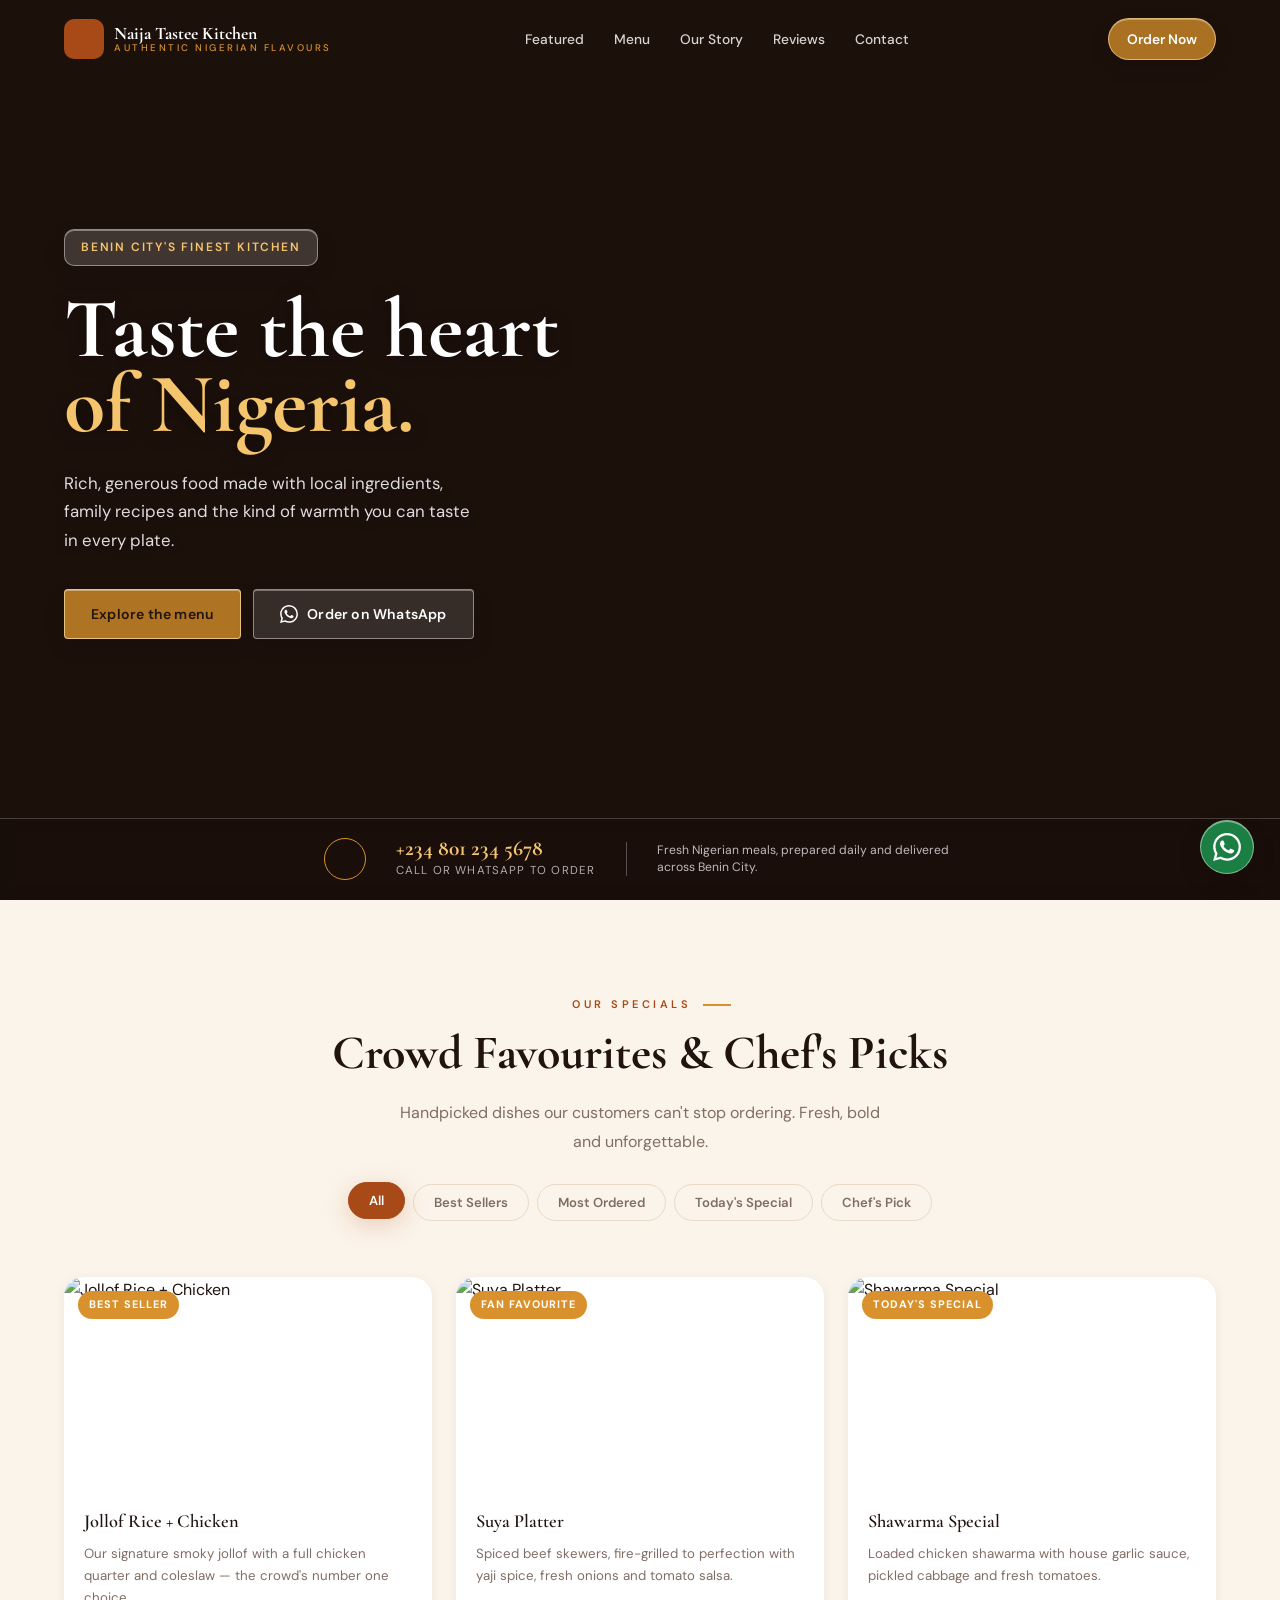
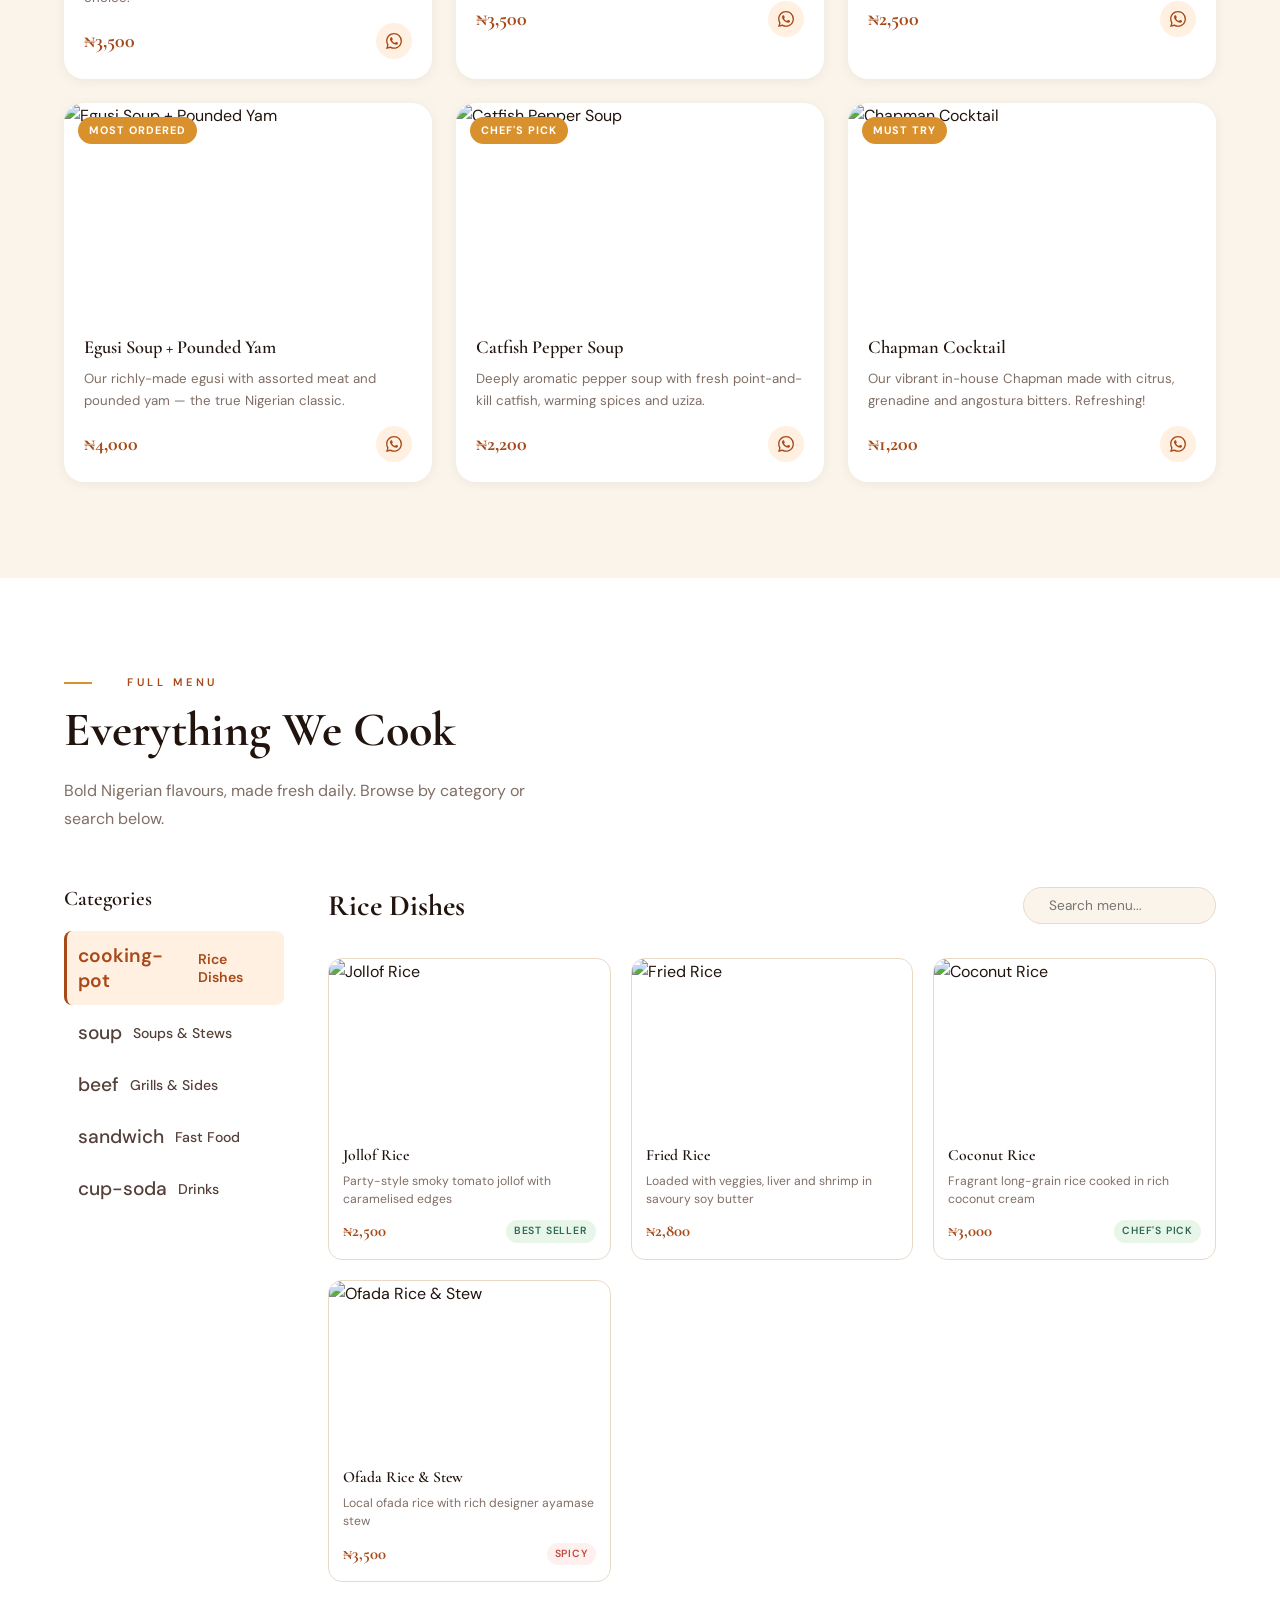
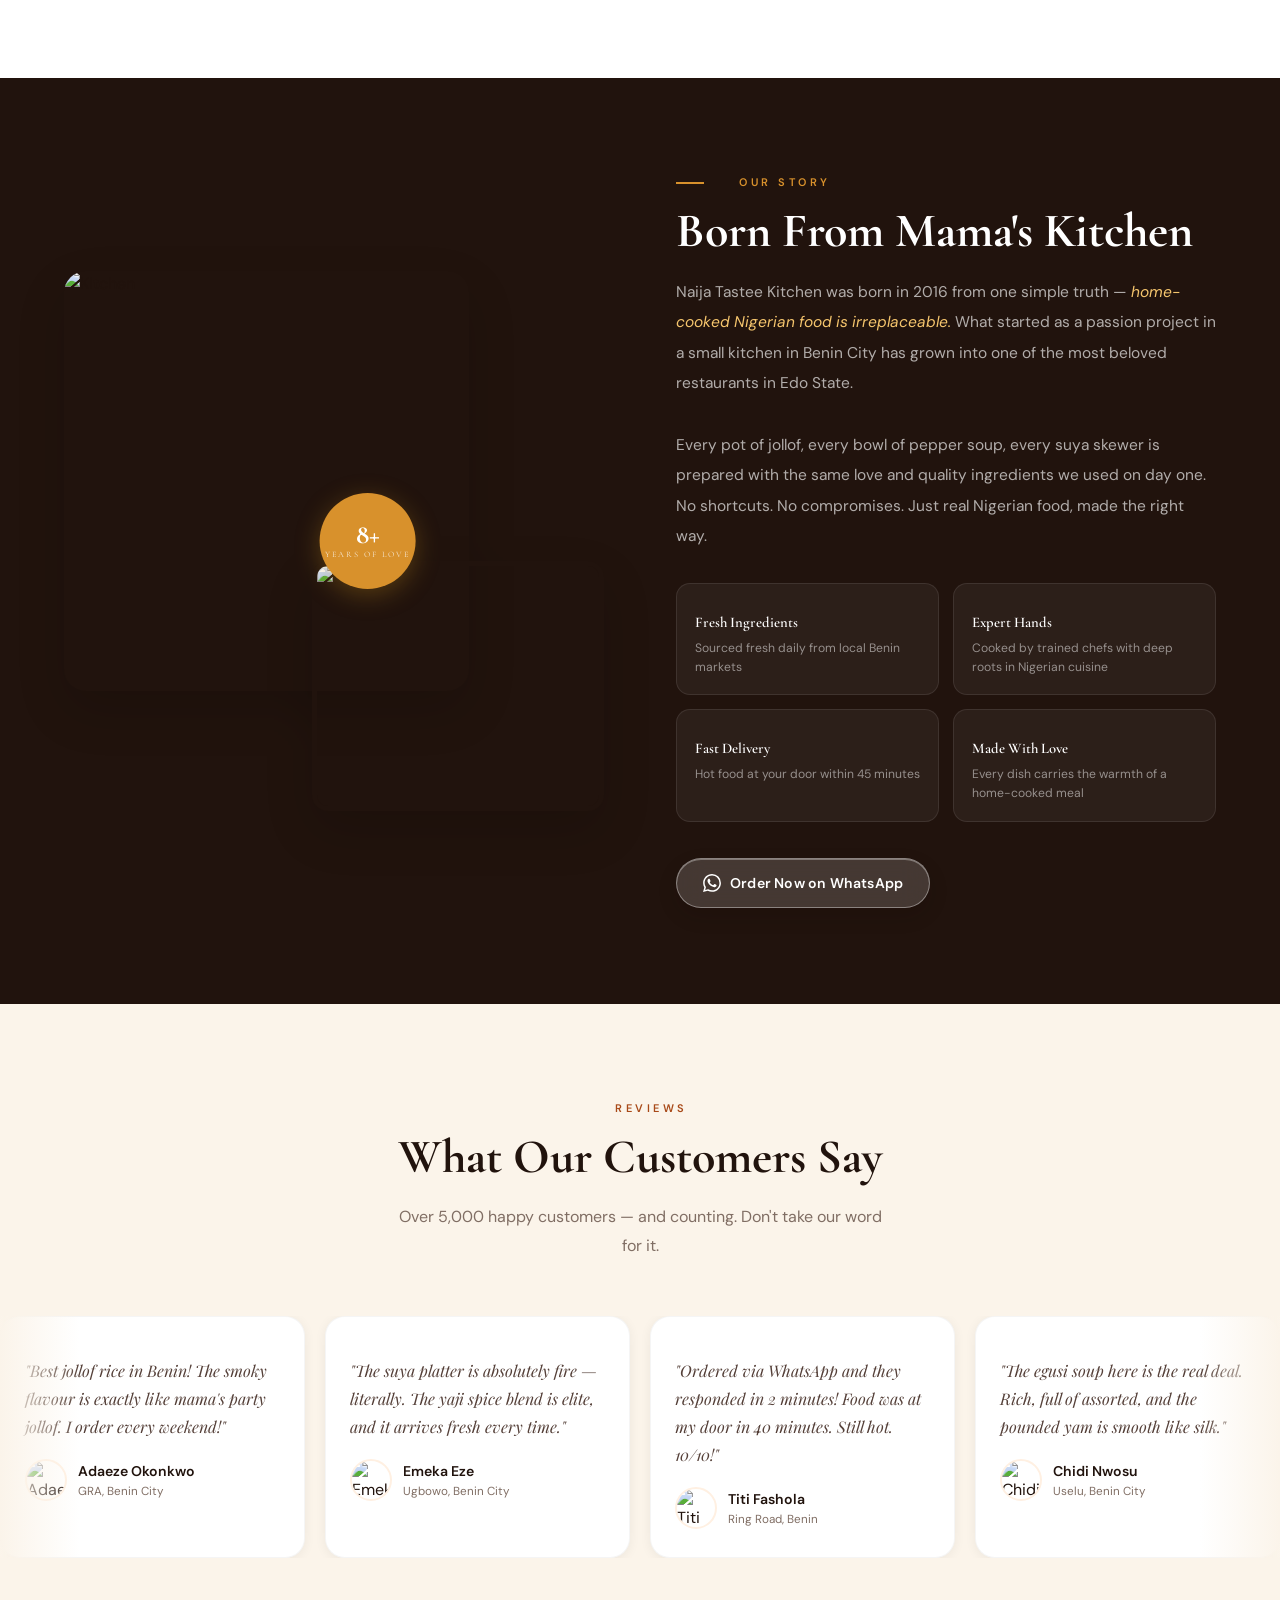
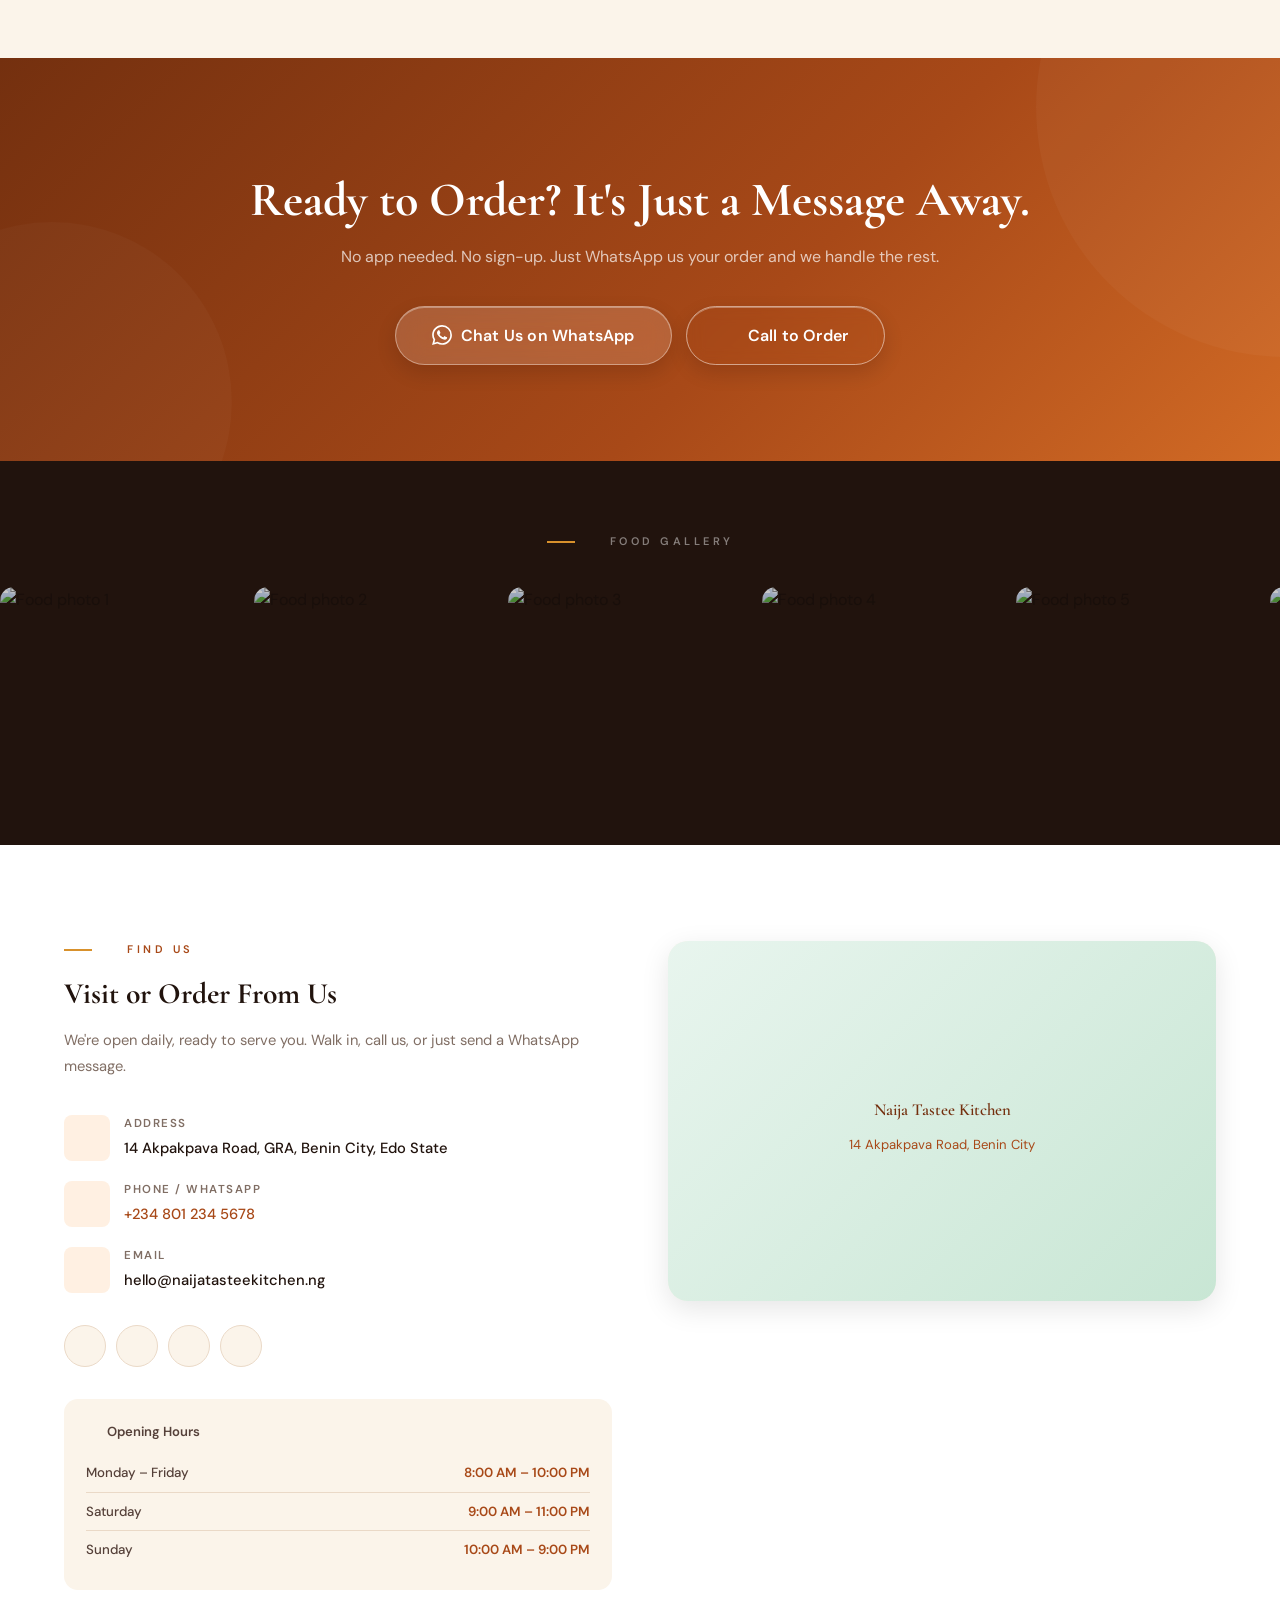
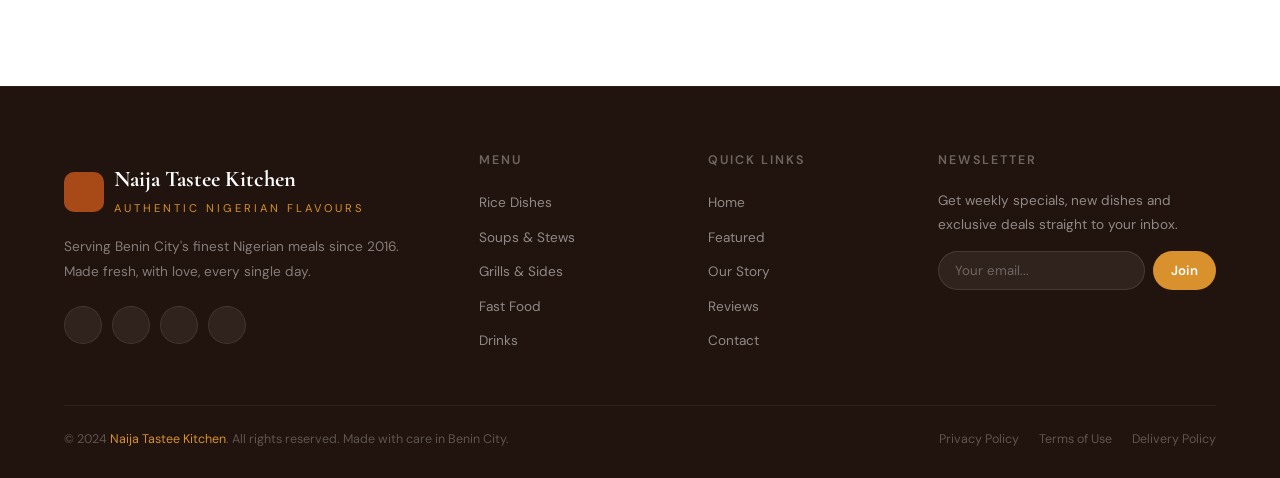
==== commit f1ce8079: "major updates comming" ====
--- a/index.html
+++ b/index.html
@@ -1,1887 +1,82 @@
-<!DOCTYPE html>
+<!doctype html>
 <html lang="en">
-<head>
-  <meta charset="UTF-8">
-  <meta name="viewport" content="width=device-width, initial-scale=1.0">
-  <meta name="description" content="Naija Tastee Kitchen — Authentic Nigerian meals delivered fresh in Benin City.">
-  <title>Naija Tastee Kitchen — Authentic Nigerian Meals, Benin City</title>
-  <link rel="icon" href="data:image/svg+xml,<svg xmlns='http://www.w3.org/2000/svg' viewBox='0 0 100 100'><text y='.9em' font-size='90'>🍛</text></svg>">
-  <link rel="preconnect" href="https://fonts.googleapis.com">
-  <link rel="preconnect" href="https://fonts.gstatic.com" crossorigin>
-  <link href="https://fonts.googleapis.com/css2?family=Playfair+Display:ital,wght@0,400;0,600;0,700;0,900;1,400;1,600&family=DM+Sans:ital,opsz,wght@0,9..40,300;0,9..40,400;0,9..40,500;0,9..40,600;1,9..40,300&family=Cormorant+Garamond:ital,wght@0,400;0,500;1,400&display=swap" rel="stylesheet">
-  <style>
-    /* =============================================
-   NAIJA TASTEE KITCHEN — UPDATED DESIGN SYSTEM
-   Professional tones · Fixed responsiveness
-   ============================================= */
+  <head>
+    <meta charset="UTF-8" />
+    <meta name="viewport" content="width=device-width, initial-scale=1.0" />
+    <meta
+      name="description"
+      content="Naija Tastee Kitchen — Authentic Nigerian meals delivered fresh in Benin City."
+    />
+    <title>Naija Tastee Kitchen — Authentic Nigerian Meals, Benin City</title>
+    <link
+      rel="icon"
+      href="data:image/svg+xml,<svg xmlns='http://www.w3.org/2000/svg' viewBox='0 0 100 100'><circle cx='50' cy='50' r='42' fill='%23d8912c'/><path d='M28 42h44M34 52h32M40 62h20' stroke='%2321130d' stroke-width='7' stroke-linecap='round'/></svg>"
+    />
+    <link rel="preconnect" href="https://fonts.googleapis.com" />
+    <link rel="preconnect" href="https://fonts.gstatic.com" crossorigin />
+    <link
+      href="https://fonts.googleapis.com/css2?family=Playfair+Display:ital,wght@0,400;0,600;0,700;0,900;1,400;1,600&family=DM+Sans:ital,opsz,wght@0,9..40,300;0,9..40,400;0,9..40,500;0,9..40,600;1,9..40,300&family=Cormorant+Garamond:ital,wght@0,400;0,500;1,400&display=swap"
+      rel="stylesheet"
+    />
+        <link rel="stylesheet" href="css/styles.css" />
+  </head>
+  <body>
+    <div id="loader">
+      <div class="loader-logo">Naija Tastee Kitchen</div>
+      <div class="loader-sub">Authentic Nigerian Flavours</div>
+      <div class="loader-bar"><div class="loader-bar-fill"></div></div>
+    </div>
 
-@import url('https://fonts.googleapis.com/css2?family=Playfair+Display:ital,wght@0,400;0,600;0,700;0,900;1,400;1,600&family=DM+Sans:ital,opsz,wght@0,9..40,300;0,9..40,400;0,9..40,500;0,9..40,600;1,9..40,300&family=Cormorant+Garamond:ital,wght@0,400;0,500;1,400&display=swap');
+    <div class="mobile-overlay" id="mobileOverlay"></div>
+    <nav class="mobile-nav" id="mobileNav">
+      <a href="#hero"><i data-lucide="home"></i>Home</a>
+      <a href="#featured"><i data-lucide="star"></i>Featured</a>
+      <a href="#menu"><i data-lucide="utensils"></i>Full Menu</a>
+      <a href="#about"><i data-lucide="heart-handshake"></i>Our Story</a>
+      <a href="#testimonials"><i data-lucide="message-circle"></i>Reviews</a>
+      <a href="#contact"><i data-lucide="map-pin"></i>Contact</a>
+      <a
+        href="#"
+        data-order-whatsapp
+        style="color: #25d366; font-weight: 700; border: none; margin-top: 16px"
+        ><i data-lucide="message-circle"></i>Order on WhatsApp</a
+      >
+    </nav>
 
-/* === CSS VARIABLES — muted professional palette === */
-:root {
-  --green: #1e5c3a;          /* deeper, richer — less neon */
-  --green-light: #2d7a52;    /* was #40916c — pulled back */
-  --green-pale: #e8f5ee;     /* was #d8f3dc — softer */
-  --green-dark: #143d27;     /* was #1b4332 — darker for contrast */
-  --green-darker: #0a1f14;   /* was #081c15 — near-black green */
-  --white: #ffffff;
-  --cream: #f8f5f0;           /* slightly warmer */
-  --cream-dark: #ede8dd;
-  --gold: #b8851a;            /* was #e8a838 — less vivid, more refined */
-  --gold-light: #d4a032;      /* was #f5c158 — toned down */
-  --text-dark: #151515;
-  --text-mid: #3a3a3a;
-  --text-light: #7a7a7a;
-  --shadow-sm: 0 2px 12px rgba(0,0,0,0.06);
-  --shadow-md: 0 8px 28px rgba(0,0,0,0.10);
-  --shadow-lg: 0 20px 50px rgba(0,0,0,0.14);
-  --shadow-green: 0 6px 24px rgba(30, 92, 58, 0.20);  /* less intense */
-  --radius: 14px;
-  --radius-sm: 8px;
-  --radius-lg: 20px;
-  --transition: all 0.35s cubic-bezier(0.4, 0, 0.2, 1);
-  --font-display: 'Playfair Display', serif;
-  --font-body: 'DM Sans', sans-serif;
-  --font-accent: 'Cormorant Garamond', serif;
-}
+    <header id="navbar"></header>
 
-/* === RESET & BASE === */
-*, *::before, *::after { margin: 0; padding: 0; box-sizing: border-box; }
-html { scroll-behavior: smooth; font-size: 16px; }
-body {
-  font-family: var(--font-body);
-  background: var(--white);
-  color: var(--text-dark);
-  overflow-x: hidden;
-  line-height: 1.6;
-}
+    <main>
+      <section id="hero"></section>
+      <section id="featured" class="section"></section>
+      <section id="menu" class="section"></section>
+      <section id="about" class="section"></section>
+      <section
+        id="testimonials"
+        class="section"
+        style="padding-bottom: 100px"
+      ></section>
+      <section id="cta"></section>
+      <section id="gallery"></section>
+      <section id="contact" class="section"></section>
+    </main>
 
-/* === UTILITY === */
-.container { max-width: 1200px; margin: 0 auto; padding: 0 24px; }
-.section { padding: 96px 0; }
-.section-label {
-  font-family: var(--font-body);
-  font-size: 11px;
-  font-weight: 600;
-  letter-spacing: 3.5px;
-  text-transform: uppercase;
-  color: var(--green);
-  margin-bottom: 12px;
-  display: flex;
-  align-items: center;
-  gap: 12px;
-}
-.section-label::before {
-  content: '';
-  display: block;
-  width: 28px;
-  height: 2px;
-  background: var(--gold);
-  flex-shrink: 0;
-}
-.section-title {
-  font-family: var(--font-display);
-  font-size: clamp(1.9rem, 3.8vw, 3rem);
-  font-weight: 700;
-  color: var(--text-dark);
-  line-height: 1.15;
-  margin-bottom: 18px;
-}
-.section-subtitle {
-  font-size: 1rem;
-  color: var(--text-light);
-  max-width: 500px;
-  line-height: 1.8;
-}
-.btn {
-  display: inline-flex;
-  align-items: center;
-  gap: 9px;
-  padding: 13px 26px;
-  border-radius: 50px;
-  font-family: var(--font-body);
-  font-size: 0.88rem;
-  font-weight: 600;
-  letter-spacing: 0.2px;
-  cursor: pointer;
-  border: none;
-  text-decoration: none;
-  transition: var(--transition);
-  position: relative;
-  overflow: hidden;
-}
-.btn::after {
-  content: '';
-  position: absolute;
-  inset: 0;
-  background: rgba(255,255,255,0.1);
-  opacity: 0;
-  transition: opacity 0.25s;
-}
-.btn:hover::after { opacity: 1; }
-.btn-primary {
-  background: var(--green);
-  color: var(--white);
-  box-shadow: var(--shadow-green);
-}
-.btn-primary:hover {
-  background: var(--green-dark);
-  transform: translateY(-2px);
-  box-shadow: 0 10px 30px rgba(20, 61, 39, 0.28);
-}
-.btn-whatsapp {
-  background: #1daa54;        /* subdued WhatsApp green vs pure neon */
-  color: var(--white);
-  box-shadow: 0 6px 22px rgba(29, 170, 84, 0.22);
-}
-.btn-whatsapp:hover {
-  background: #178444;
-  transform: translateY(-2px);
-  box-shadow: 0 10px 28px rgba(29, 170, 84, 0.28);
-}
-.btn-outline {
-  background: transparent;
-  color: var(--white);
-  border: 1.5px solid rgba(255,255,255,0.5);
-  backdrop-filter: blur(8px);
-}
-.btn-outline:hover {
-  background: rgba(255,255,255,0.12);
-  border-color: rgba(255,255,255,0.8);
-  transform: translateY(-2px);
-}
+    <footer id="footer"></footer>
 
-/* === SCROLL REVEAL === */
-.reveal {
-  opacity: 0;
-  transform: translateY(36px);
-  transition: opacity 0.7s cubic-bezier(0.4, 0, 0.2, 1),
-              transform 0.7s cubic-bezier(0.4, 0, 0.2, 1);
-}
-.reveal.visible { opacity: 1; transform: translateY(0); }
-.reveal-left { opacity: 0; transform: translateX(-36px); transition: opacity 0.7s ease, transform 0.7s ease; }
-.reveal-left.visible { opacity: 1; transform: translateX(0); }
-.reveal-right { opacity: 0; transform: translateX(36px); transition: opacity 0.7s ease, transform 0.7s ease; }
-.reveal-right.visible { opacity: 1; transform: translateX(0); }
+    <a
+      href="#"
+      data-order-whatsapp
+      class="wa-float"
+      title="Order on WhatsApp"
+      aria-label="Order on WhatsApp"
+    >
+      <svg width="28" height="28" viewBox="0 0 24 24" fill="white">
+        <path
+          d="M17.472 14.382c-.297-.149-1.758-.867-2.03-.967-.273-.099-.471-.148-.67.15-.197.297-.767.966-.94 1.164-.173.199-.347.223-.644.075-.297-.15-1.255-.463-2.39-1.475-.883-.788-1.48-1.761-1.653-2.059-.173-.297-.018-.458.13-.606.134-.133.298-.347.446-.52.149-.174.198-.298.298-.497.099-.198.05-.371-.025-.52-.075-.149-.669-1.612-.916-2.207-.242-.579-.487-.5-.669-.51-.173-.008-.371-.01-.57-.01-.198 0-.52.074-.792.372-.272.297-1.04 1.016-1.04 2.479 0 1.462 1.065 2.875 1.213 3.074.149.198 2.096 3.2 5.077 4.487.709.306 1.262.489 1.694.625.712.227 1.36.195 1.871.118.571-.085 1.758-.719 2.006-1.413.248-.694.248-1.289.173-1.413-.074-.124-.272-.198-.57-.347m-5.421 7.403h-.004a9.87 9.87 0 01-5.031-1.378l-.361-.214-3.741.982.998-3.648-.235-.374a9.86 9.86 0 01-1.51-5.26c.001-5.45 4.436-9.884 9.888-9.884 2.64 0 5.122 1.03 6.988 2.898a9.825 9.825 0 012.893 6.994c-.003 5.45-4.437 9.884-9.885 9.884m8.413-18.297A11.815 11.815 0 0012.05 0C5.495 0 .16 5.335.157 11.892c0 2.096.547 4.142 1.588 5.945L.057 24l6.305-1.654a11.882 11.882 0 005.683 1.448h.005c6.554 0 11.89-5.335 11.893-11.893a11.821 11.821 0 00-3.48-8.413z"
+        />
+      </svg>
+    </a>
 
-/* =============================================
-   LOADER
-   ============================================= */
-#loader {
-  position: fixed;
-  inset: 0;
-  background: var(--green-darker);
-  display: flex;
-  flex-direction: column;
-  align-items: center;
-  justify-content: center;
-  z-index: 9999;
-  transition: opacity 0.6s ease, visibility 0.6s ease;
-}
-#loader.hidden { opacity: 0; visibility: hidden; }
-.loader-logo {
-  font-family: var(--font-display);
-  font-size: 2.2rem;
-  font-weight: 700;
-  color: var(--white);
-  margin-bottom: 8px;
-  animation: pulse 1.5s ease-in-out infinite;
-}
-.loader-sub {
-  font-family: var(--font-body);
-  font-size: 0.75rem;
-  letter-spacing: 5px;
-  text-transform: uppercase;
-  color: var(--gold);
-  margin-bottom: 40px;
-}
-.loader-bar {
-  width: 180px;
-  height: 2px;
-  background: rgba(255,255,255,0.08);
-  border-radius: 10px;
-  overflow: hidden;
-}
-.loader-bar-fill {
-  height: 100%;
-  background: linear-gradient(90deg, var(--green-light), var(--gold));
-  border-radius: 10px;
-  animation: loadFill 1.8s ease-in-out forwards;
-}
-@keyframes loadFill { from { width: 0% } to { width: 100% } }
-@keyframes pulse { 0%, 100% { opacity: 1 } 50% { opacity: 0.65 } }
-
-/* =============================================
-   NAVBAR
-   ============================================= */
-#navbar {
-  position: fixed;
-  top: 0;
-  left: 0;
-  right: 0;
-  z-index: 1000;
-  padding: 18px 0;
-  transition: var(--transition);
-}
-#navbar.scrolled {
-  background: rgba(255,255,255,0.97);
-  backdrop-filter: blur(20px);
-  -webkit-backdrop-filter: blur(20px);
-  padding: 11px 0;
-  box-shadow: 0 1px 24px rgba(0,0,0,0.07);
-}
-.nav-inner {
-  display: flex;
-  align-items: center;
-  justify-content: space-between;
-  gap: 24px;
-}
-.nav-logo {
-  display: flex;
-  align-items: center;
-  gap: 10px;
-  text-decoration: none;
-  flex-shrink: 0;
-}
-.nav-logo-icon {
-  width: 40px;
-  height: 40px;
-  background: var(--green);
-  border-radius: 10px;
-  display: flex;
-  align-items: center;
-  justify-content: center;
-  font-size: 1.2rem;
-  transition: var(--transition);
-}
-.nav-logo:hover .nav-logo-icon { transform: rotate(-8deg); background: var(--gold); }
-.nav-logo-text { display: flex; flex-direction: column; line-height: 1; }
-.nav-logo-name {
-  font-family: var(--font-display);
-  font-size: 1.1rem;
-  font-weight: 700;
-  color: var(--text-dark);
-  transition: color 0.3s;
-}
-#navbar:not(.scrolled) .nav-logo-name { color: var(--white); }
-.nav-logo-tagline {
-  font-size: 0.6rem;
-  letter-spacing: 2.5px;
-  text-transform: uppercase;
-  color: var(--gold);
-  font-weight: 500;
-}
-.nav-links {
-  display: flex;
-  align-items: center;
-  gap: 4px;
-  list-style: none;
-}
-.nav-links a {
-  font-size: 0.86rem;
-  font-weight: 500;
-  text-decoration: none;
-  color: rgba(255,255,255,0.82);
-  padding: 8px 13px;
-  border-radius: 8px;
-  transition: var(--transition);
-  white-space: nowrap;
-}
-#navbar.scrolled .nav-links a { color: var(--text-mid); }
-.nav-links a:hover, #navbar.scrolled .nav-links a:hover {
-  color: var(--green);
-  background: var(--green-pale);
-}
-.nav-cta { margin-left: 6px; }
-.nav-cta a {
-  padding: 9px 18px !important;
-  background: var(--green) !important;
-  color: var(--white) !important;
-  border-radius: 50px !important;
-  font-weight: 600 !important;
-  white-space: nowrap;
-}
-.nav-cta a:hover { background: var(--green-dark) !important; transform: translateY(-1px); }
-
-/* Hamburger */
-.hamburger {
-  display: none;
-  flex-direction: column;
-  gap: 5px;
-  cursor: pointer;
-  padding: 6px;
-  background: none;
-  border: none;
-}
-.hamburger span {
-  display: block;
-  width: 22px;
-  height: 2px;
-  background: var(--white);
-  border-radius: 2px;
-  transition: var(--transition);
-}
-#navbar.scrolled .hamburger span { background: var(--text-dark); }
-.hamburger.open span:nth-child(1) { transform: translateY(7px) rotate(45deg); }
-.hamburger.open span:nth-child(2) { opacity: 0; transform: scaleX(0); }
-.hamburger.open span:nth-child(3) { transform: translateY(-7px) rotate(-45deg); }
-
-/* Mobile Nav */
-.mobile-nav {
-  display: none;
-  position: fixed;
-  top: 0;
-  right: -100%;
-  width: 270px;
-  height: 100vh;
-  background: var(--white);
-  z-index: 2000;
-  padding: 76px 28px 40px;
-  box-shadow: -16px 0 48px rgba(0,0,0,0.12);
-  transition: right 0.4s cubic-bezier(0.4, 0, 0.2, 1);
-  flex-direction: column;
-  gap: 4px;
-  overflow-y: auto;
-}
-.mobile-nav.open { right: 0; display: flex; }
-.mobile-nav a {
-  font-size: 1rem;
-  font-weight: 500;
-  color: var(--text-mid);
-  text-decoration: none;
-  padding: 13px 0;
-  border-bottom: 1px solid var(--cream-dark);
-  transition: color 0.2s;
-}
-.mobile-nav a:hover { color: var(--green); }
-.mobile-overlay {
-  display: none;
-  position: fixed;
-  inset: 0;
-  background: rgba(0,0,0,0.45);
-  z-index: 1999;
-  backdrop-filter: blur(4px);
-}
-.mobile-overlay.active { display: block; }
-
-/* =============================================
-   HERO SECTION
-   ============================================= */
-#hero {
-  min-height: 100vh;
-  position: relative;
-  display: flex;
-  align-items: center;
-  overflow: hidden;
-}
-.hero-bg {
-  position: absolute;
-  inset: 0;
-  background: url('https://images.unsplash.com/photo-1567620905732-2d1ec7ab7445?w=1800&q=85') center/cover no-repeat;
-  transform-origin: center;
-  animation: heroZoom 20s ease-in-out infinite alternate;
-}
-@keyframes heroZoom { from { transform: scale(1) } to { transform: scale(1.05) } }
-.hero-overlay {
-  position: absolute;
-  inset: 0;
-  background: linear-gradient(
-    135deg,
-    rgba(6, 22, 16, 0.92) 0%,
-    rgba(20, 61, 39, 0.80) 45%,
-    rgba(6, 22, 16, 0.68) 100%
-  );
-}
-.hero-content {
-  position: relative;
-  z-index: 2;
-  max-width: 660px;
-  padding-top: 80px;
-}
-.hero-badge {
-  display: inline-flex;
-  align-items: center;
-  gap: 8px;
-  background: rgba(255,255,255,0.08);
-  backdrop-filter: blur(10px);
-  border: 1px solid rgba(255,255,255,0.15);
-  color: var(--gold-light);
-  font-size: 0.75rem;
-  font-weight: 600;
-  letter-spacing: 2.5px;
-  text-transform: uppercase;
-  padding: 8px 16px;
-  border-radius: 50px;
-  margin-bottom: 26px;
-  opacity: 0;
-  animation: fadeUp 0.8s ease 0.5s forwards;
-}
-.hero-title {
-  font-family: var(--font-display);
-  font-size: clamp(2.4rem, 5.5vw, 4.4rem);
-  font-weight: 900;
-  color: var(--white);
-  line-height: 1.08;
-  margin-bottom: 22px;
-  opacity: 0;
-  animation: fadeUp 0.9s ease 0.8s forwards;
-}
-.hero-title em {
-  font-style: italic;
-  color: var(--gold-light);
-  display: block;
-}
-.hero-desc {
-  font-size: 1.05rem;
-  color: rgba(255,255,255,0.75);
-  line-height: 1.85;
-  margin-bottom: 38px;
-  max-width: 480px;
-  opacity: 0;
-  animation: fadeUp 0.9s ease 1.1s forwards;
-}
-.hero-actions {
-  display: flex;
-  flex-wrap: wrap;
-  gap: 12px;
-  opacity: 0;
-  animation: fadeUp 0.9s ease 1.4s forwards;
-}
-.hero-scroll-hint {
-  position: absolute;
-  bottom: 36px;
-  left: 50%;
-  transform: translateX(-50%);
-  display: flex;
-  flex-direction: column;
-  align-items: center;
-  gap: 8px;
-  color: rgba(255,255,255,0.4);
-  font-size: 0.65rem;
-  letter-spacing: 2px;
-  text-transform: uppercase;
-  z-index: 2;
-  animation: fadeUp 1s ease 2s both;
-}
-.scroll-mouse {
-  width: 20px;
-  height: 33px;
-  border: 1.5px solid rgba(255,255,255,0.35);
-  border-radius: 12px;
-  display: flex;
-  justify-content: center;
-  padding-top: 5px;
-}
-.scroll-dot {
-  width: 3px;
-  height: 7px;
-  background: rgba(255,255,255,0.6);
-  border-radius: 2px;
-  animation: scrollDot 2s ease-in-out infinite;
-}
-@keyframes scrollDot { 0%, 100% { transform: translateY(0); opacity: 1 } 60% { transform: translateY(7px); opacity: 0 } }
-.hero-stats {
-  position: absolute;
-  right: 48px;
-  bottom: 96px;
-  display: flex;
-  flex-direction: column;
-  gap: 16px;
-  z-index: 2;
-  opacity: 0;
-  animation: fadeLeft 1s ease 1.8s forwards;
-}
-.hero-stat {
-  background: rgba(255,255,255,0.07);
-  backdrop-filter: blur(18px);
-  border: 1px solid rgba(255,255,255,0.12);
-  border-radius: 14px;
-  padding: 14px 18px;
-  text-align: center;
-  min-width: 110px;
-}
-.hero-stat-number {
-  font-family: var(--font-display);
-  font-size: 1.65rem;
-  font-weight: 700;
-  color: var(--gold-light);
-  line-height: 1;
-}
-.hero-stat-label {
-  font-size: 0.68rem;
-  color: rgba(255,255,255,0.55);
-  letter-spacing: 1px;
-  text-transform: uppercase;
-  margin-top: 4px;
-}
-
-@keyframes fadeUp { from { opacity: 0; transform: translateY(22px) } to { opacity: 1; transform: translateY(0) } }
-@keyframes fadeLeft { from { opacity: 0; transform: translateX(22px) } to { opacity: 1; transform: translateX(0) } }
-
-/* =============================================
-   FEATURED SECTION
-   ============================================= */
-#featured { background: var(--cream); }
-.featured-header {
-  text-align: center;
-  margin-bottom: 56px;
-}
-.featured-header .section-label { justify-content: center; }
-.featured-header .section-label::before { display: none; }
-.featured-header .section-label::after {
-  content: '';
-  display: block;
-  width: 28px;
-  height: 2px;
-  background: var(--gold);
-}
-.featured-tabs {
-  display: flex;
-  justify-content: center;
-  gap: 8px;
-  margin-top: 28px;
-  flex-wrap: wrap;
-}
-.tab-btn {
-  padding: 9px 20px;
-  border: 1.5px solid var(--cream-dark);
-  border-radius: 50px;
-  background: transparent;
-  font-family: var(--font-body);
-  font-size: 0.82rem;
-  font-weight: 600;
-  color: var(--text-light);
-  cursor: pointer;
-  transition: var(--transition);
-}
-.tab-btn.active, .tab-btn:hover {
-  background: var(--green);
-  border-color: var(--green);
-  color: var(--white);
-  transform: translateY(-2px);
-  box-shadow: var(--shadow-green);
-}
-.featured-grid {
-  display: grid;
-  grid-template-columns: repeat(auto-fill, minmax(290px, 1fr));
-  gap: 24px;
-}
-.featured-card {
-  background: var(--white);
-  border-radius: var(--radius-lg);
-  overflow: hidden;
-  box-shadow: var(--shadow-sm);
-  transition: var(--transition);
-  cursor: pointer;
-  position: relative;
-}
-.featured-card:hover {
-  transform: translateY(-6px);
-  box-shadow: var(--shadow-lg);
-}
-.featured-card-img {
-  width: 100%;
-  height: 210px;
-  object-fit: cover;
-  display: block;
-  transition: transform 0.5s ease;
-}
-.featured-card:hover .featured-card-img { transform: scale(1.05); }
-.featured-card-badge {
-  position: absolute;
-  top: 14px;
-  left: 14px;
-  background: var(--gold);
-  color: var(--white);
-  font-size: 0.68rem;
-  font-weight: 700;
-  letter-spacing: 1px;
-  text-transform: uppercase;
-  padding: 5px 11px;
-  border-radius: 50px;
-}
-.featured-card-body { padding: 20px; }
-.featured-card-name {
-  font-family: var(--font-display);
-  font-size: 1.15rem;
-  font-weight: 600;
-  color: var(--text-dark);
-  margin-bottom: 6px;
-}
-.featured-card-desc { font-size: 0.83rem; color: var(--text-light); line-height: 1.65; margin-bottom: 14px; }
-.featured-card-footer { display: flex; align-items: center; justify-content: space-between; }
-.featured-card-price {
-  font-family: var(--font-display);
-  font-size: 1.25rem;
-  font-weight: 700;
-  color: var(--green);
-}
-.card-order-btn {
-  width: 36px;
-  height: 36px;
-  background: var(--green-pale);
-  border: none;
-  border-radius: 50%;
-  display: flex;
-  align-items: center;
-  justify-content: center;
-  cursor: pointer;
-  font-size: 0.95rem;
-  transition: var(--transition);
-  color: var(--green);
-}
-.card-order-btn:hover { background: var(--green); color: var(--white); transform: scale(1.08); }
-
-/* =============================================
-   MENU SECTION
-   ============================================= */
-#menu { background: var(--white); }
-.menu-layout { display: grid; grid-template-columns: 220px 1fr; gap: 44px; align-items: start; }
-.menu-sidebar { position: sticky; top: 96px; }
-.menu-sidebar-title {
-  font-family: var(--font-display);
-  font-size: 1.3rem;
-  font-weight: 600;
-  color: var(--text-dark);
-  margin-bottom: 16px;
-}
-.menu-categories { list-style: none; display: flex; flex-direction: column; gap: 3px; }
-.menu-cat-btn {
-  display: flex;
-  align-items: center;
-  gap: 11px;
-  width: 100%;
-  padding: 12px 14px;
-  background: transparent;
-  border: none;
-  border-radius: var(--radius-sm);
-  font-family: var(--font-body);
-  font-size: 0.88rem;
-  font-weight: 500;
-  color: var(--text-mid);
-  cursor: pointer;
-  transition: var(--transition);
-  text-align: left;
-}
-.menu-cat-btn .cat-icon { font-size: 1.2rem; }
-.menu-cat-btn.active, .menu-cat-btn:hover { background: var(--green-pale); color: var(--green); font-weight: 600; }
-.menu-cat-btn.active { border-left: 3px solid var(--green); padding-left: 11px; }
-.menu-content-header {
-  display: flex;
-  align-items: center;
-  justify-content: space-between;
-  margin-bottom: 28px;
-  flex-wrap: wrap;
-  gap: 14px;
-}
-.menu-active-title {
-  font-family: var(--font-display);
-  font-size: 1.85rem;
-  font-weight: 700;
-  color: var(--text-dark);
-}
-.menu-search {
-  display: flex;
-  align-items: center;
-  gap: 9px;
-  background: var(--cream);
-  border: 1.5px solid var(--cream-dark);
-  border-radius: 50px;
-  padding: 9px 16px;
-  transition: var(--transition);
-}
-.menu-search:focus-within { border-color: var(--green); background: var(--white); }
-.menu-search input {
-  border: none;
-  background: transparent;
-  font-family: var(--font-body);
-  font-size: 0.85rem;
-  color: var(--text-dark);
-  outline: none;
-  width: 150px;
-}
-.menu-grid {
-  display: grid;
-  grid-template-columns: repeat(auto-fill, minmax(240px, 1fr));
-  gap: 20px;
-  transition: opacity 0.3s ease;
-}
-.menu-card {
-  background: var(--white);
-  border: 1.5px solid var(--cream-dark);
-  border-radius: var(--radius);
-  overflow: hidden;
-  transition: var(--transition);
-  cursor: pointer;
-}
-.menu-card:hover { border-color: var(--green-light); transform: translateY(-4px); box-shadow: var(--shadow-md); }
-.menu-card-img-wrap { position: relative; overflow: hidden; height: 170px; }
-.menu-card-img { width: 100%; height: 100%; object-fit: cover; transition: transform 0.5s ease; }
-.menu-card:hover .menu-card-img { transform: scale(1.07); }
-.menu-card-overlay {
-  position: absolute;
-  inset: 0;
-  background: linear-gradient(to top, rgba(6,20,14,0.75) 0%, transparent 58%);
-  opacity: 0;
-  transition: opacity 0.3s;
-  display: flex;
-  align-items: flex-end;
-  padding: 14px;
-}
-.menu-card:hover .menu-card-overlay { opacity: 1; }
-.menu-card-overlay-btn {
-  width: 100%;
-  padding: 9px;
-  background: var(--white);
-  border: none;
-  border-radius: 7px;
-  font-family: var(--font-body);
-  font-size: 0.8rem;
-  font-weight: 600;
-  color: var(--green);
-  cursor: pointer;
-  display: flex;
-  align-items: center;
-  justify-content: center;
-  gap: 6px;
-  transition: var(--transition);
-}
-.menu-card-overlay-btn:hover { background: var(--green); color: var(--white); }
-.menu-card-body { padding: 14px; }
-.menu-card-name { font-family: var(--font-display); font-size: 0.98rem; font-weight: 600; color: var(--text-dark); margin-bottom: 4px; }
-.menu-card-desc { font-size: 0.76rem; color: var(--text-light); margin-bottom: 10px; line-height: 1.5; }
-.menu-card-footer { display: flex; align-items: center; justify-content: space-between; }
-.menu-card-price { font-family: var(--font-display); font-size: 1.05rem; font-weight: 700; color: var(--green); }
-.spicy-tag {
-  font-size: 0.65rem;
-  font-weight: 600;
-  letter-spacing: 0.8px;
-  background: #fdf0ee;
-  color: #c04a3a;           /* muted red — not neon */
-  padding: 3px 8px;
-  border-radius: 50px;
-  text-transform: uppercase;
-}
-
-/* =============================================
-   ABOUT SECTION
-   ============================================= */
-#about { background: var(--green-darker); overflow: hidden; }
-.about-layout { display: grid; grid-template-columns: 1fr 1fr; gap: 72px; align-items: center; }
-.about-images { position: relative; height: 540px; }
-.about-img-main {
-  width: 75%;
-  height: 420px;
-  object-fit: cover;
-  border-radius: 22px;
-  position: absolute;
-  top: 0;
-  left: 0;
-  box-shadow: var(--shadow-lg);
-}
-.about-img-accent {
-  width: 54%;
-  height: 250px;
-  object-fit: cover;
-  border-radius: 16px;
-  position: absolute;
-  bottom: 0;
-  right: 0;
-  box-shadow: var(--shadow-lg);
-  border: 5px solid var(--green-darker);
-}
-.about-badge {
-  position: absolute;
-  top: 50%;
-  left: 50%;
-  transform: translate(-15%, -50%);
-  width: 96px;
-  height: 96px;
-  background: var(--gold);
-  border-radius: 50%;
-  display: flex;
-  flex-direction: column;
-  align-items: center;
-  justify-content: center;
-  font-family: var(--font-display);
-  box-shadow: 0 6px 24px rgba(184, 133, 26, 0.35);   /* toned down gold glow */
-  animation: rotateBadge 20s linear infinite;
-  z-index: 2;
-}
-.about-badge-num { font-size: 1.7rem; font-weight: 700; color: var(--white); line-height: 1; }
-.about-badge-label { font-size: 0.52rem; letter-spacing: 2px; color: rgba(255,255,255,0.8); text-transform: uppercase; }
-@keyframes rotateBadge { 0%, 100% { transform: translate(-15%, -50%) rotate(0deg) } 50% { transform: translate(-15%, -50%) rotate(4deg) } }
-
-.about-content .section-label { color: var(--gold); }
-.about-content .section-title { color: var(--white); }
-.about-desc {
-  font-size: 0.97rem;
-  color: rgba(255,255,255,0.65);
-  line-height: 1.95;
-  margin-bottom: 32px;
-}
-.about-pillars { display: grid; grid-template-columns: 1fr 1fr; gap: 14px; margin-bottom: 36px; }
-.pillar {
-  background: rgba(255,255,255,0.05);
-  border: 1px solid rgba(255,255,255,0.09);
-  border-radius: var(--radius);
-  padding: 18px;
-  transition: var(--transition);
-}
-.pillar:hover { background: rgba(255,255,255,0.09); transform: translateY(-3px); }
-.pillar-icon { font-size: 1.6rem; margin-bottom: 9px; }
-.pillar-title { font-family: var(--font-display); font-size: 0.92rem; font-weight: 600; color: var(--white); margin-bottom: 4px; }
-.pillar-text { font-size: 0.76rem; color: rgba(255,255,255,0.5); line-height: 1.55; }
-
-/* =============================================
-   TESTIMONIALS
-   ============================================= */
-#testimonials { background: var(--cream); }
-.testimonials-header { text-align: center; margin-bottom: 56px; }
-.testimonials-header .section-label { justify-content: center; }
-.testimonials-header .section-label::before { display: none; }
-.testimonials-track-wrap { overflow: hidden; position: relative; }
-.testimonials-track-wrap::before,
-.testimonials-track-wrap::after {
-  content: '';
-  position: absolute;
-  top: 0; bottom: 0;
-  width: 80px;
-  z-index: 2;
-}
-.testimonials-track-wrap::before { left: 0; background: linear-gradient(to right, var(--cream), transparent); }
-.testimonials-track-wrap::after { right: 0; background: linear-gradient(to left, var(--cream), transparent); }
-.testimonials-track {
-  display: flex;
-  gap: 20px;
-  animation: scrollTrack 40s linear infinite;
-  width: max-content;
-}
-.testimonials-track:hover { animation-play-state: paused; }
-@keyframes scrollTrack { 0% { transform: translateX(0) } 100% { transform: translateX(-50%) } }
-.testimonial-card {
-  background: var(--white);
-  border-radius: var(--radius-lg);
-  padding: 28px 24px;
-  width: 305px;
-  flex-shrink: 0;
-  box-shadow: var(--shadow-sm);
-  border: 1px solid rgba(0,0,0,0.04);
-}
-.testimonial-stars { color: var(--gold); font-size: 0.95rem; margin-bottom: 12px; letter-spacing: 2.5px; }
-.testimonial-text {
-  font-family: var(--font-accent);
-  font-style: italic;
-  font-size: 1rem;
-  color: var(--text-mid);
-  line-height: 1.75;
-  margin-bottom: 18px;
-}
-.testimonial-author { display: flex; align-items: center; gap: 11px; }
-.testimonial-avatar {
-  width: 42px;
-  height: 42px;
-  border-radius: 50%;
-  object-fit: cover;
-  border: 2px solid var(--green-pale);
-}
-.testimonial-name { font-weight: 600; font-size: 0.88rem; color: var(--text-dark); }
-.testimonial-loc { font-size: 0.73rem; color: var(--text-light); }
-
-/* =============================================
-   WHATSAPP CTA SECTION
-   ============================================= */
-#cta {
-  background: linear-gradient(135deg, var(--green-dark) 0%, var(--green) 60%, var(--green-light) 100%);
-  padding: 96px 0;
-  position: relative;
-  overflow: hidden;
-  text-align: center;
-}
-#cta::before {
-  content: '';
-  position: absolute;
-  top: -50%;
-  right: -20%;
-  width: 500px;
-  height: 500px;
-  background: rgba(255,255,255,0.03);
-  border-radius: 50%;
-}
-#cta::after {
-  content: '';
-  position: absolute;
-  bottom: -30%;
-  left: -10%;
-  width: 360px;
-  height: 360px;
-  background: rgba(255,255,255,0.025);
-  border-radius: 50%;
-}
-.cta-content { position: relative; z-index: 1; }
-.cta-emoji { font-size: 3.6rem; display: block; margin-bottom: 18px; animation: bounce 2.2s ease-in-out infinite; }
-@keyframes bounce { 0%, 100% { transform: translateY(0) } 50% { transform: translateY(-10px) } }
-.cta-title {
-  font-family: var(--font-display);
-  font-size: clamp(1.85rem, 3.8vw, 3rem);
-  font-weight: 700;
-  color: var(--white);
-  margin-bottom: 14px;
-  line-height: 1.2;
-}
-.cta-sub { font-size: 1rem; color: rgba(255,255,255,0.7); margin-bottom: 36px; }
-.cta-actions { display: flex; justify-content: center; flex-wrap: wrap; gap: 14px; }
-
-/* =============================================
-   CONTACT SECTION
-   ============================================= */
-#contact { background: var(--white); }
-.contact-layout { display: grid; grid-template-columns: 1fr 1fr; gap: 56px; align-items: start; }
-.contact-info-title { font-family: var(--font-display); font-size: 1.85rem; font-weight: 700; color: var(--text-dark); margin-bottom: 10px; }
-.contact-info-sub { color: var(--text-light); font-size: 0.92rem; margin-bottom: 36px; line-height: 1.75; }
-.contact-items { display: flex; flex-direction: column; gap: 20px; margin-bottom: 32px; }
-.contact-item { display: flex; align-items: flex-start; gap: 14px; }
-.contact-item-icon {
-  width: 46px;
-  height: 46px;
-  background: var(--green-pale);
-  border-radius: var(--radius-sm);
-  display: flex;
-  align-items: center;
-  justify-content: center;
-  font-size: 1.2rem;
-  flex-shrink: 0;
-  transition: var(--transition);
-}
-.contact-item:hover .contact-item-icon { background: var(--green); }
-.contact-item-label { font-size: 0.72rem; letter-spacing: 1.5px; text-transform: uppercase; color: var(--text-light); font-weight: 600; margin-bottom: 3px; }
-.contact-item-value { font-size: 0.92rem; font-weight: 500; color: var(--text-dark); }
-.contact-socials { display: flex; gap: 10px; }
-.social-btn {
-  width: 42px;
-  height: 42px;
-  background: var(--cream);
-  border-radius: 50%;
-  display: flex;
-  align-items: center;
-  justify-content: center;
-  font-size: 1rem;
-  text-decoration: none;
-  transition: var(--transition);
-  border: 1.5px solid var(--cream-dark);
-}
-.social-btn:hover { background: var(--green); transform: translateY(-3px); }
-.map-wrap {
-  border-radius: var(--radius-lg);
-  overflow: hidden;
-  height: 360px;
-  box-shadow: var(--shadow-md);
-  background: var(--cream);
-  position: relative;
-}
-.map-placeholder {
-  width: 100%;
-  height: 100%;
-  background: linear-gradient(135deg, #e8f5ee 0%, #c8e6d4 100%);
-  display: flex;
-  flex-direction: column;
-  align-items: center;
-  justify-content: center;
-  gap: 10px;
-}
-.map-placeholder-pin { font-size: 2.6rem; animation: bounce 2.2s ease-in-out infinite; }
-.map-placeholder-text { font-family: var(--font-display); font-size: 1.05rem; font-weight: 600; color: var(--green-dark); }
-.map-placeholder-sub { font-size: 0.82rem; color: var(--green); }
-.hours-card {
-  background: var(--cream);
-  border-radius: var(--radius);
-  padding: 22px;
-  margin-top: 18px;
-}
-.hours-title { font-weight: 600; font-size: 0.82rem; color: var(--text-mid); margin-bottom: 12px; display: flex; align-items: center; gap: 8px; }
-.hours-row { display: flex; justify-content: space-between; align-items: center; padding: 8px 0; border-bottom: 1px solid var(--cream-dark); font-size: 0.83rem; }
-.hours-row:last-child { border-bottom: none; }
-.hours-day { color: var(--text-mid); font-weight: 500; }
-.hours-time { color: var(--green); font-weight: 600; }
-.hours-closed { color: var(--text-light); }
-
-/* =============================================
-   GALLERY STRIP
-   ============================================= */
-#gallery { background: var(--green-darker); padding: 72px 0; overflow: hidden; }
-.gallery-label { text-align: center; margin-bottom: 36px; }
-.gallery-label .section-label { justify-content: center; color: rgba(255,255,255,0.45); }
-.gallery-label .section-label::before { background: var(--gold); }
-.gallery-strip { display: flex; gap: 14px; overflow: hidden; }
-.gallery-track {
-  display: flex;
-  gap: 14px;
-  animation: galleryScroll 30s linear infinite;
-  width: max-content;
-}
-@keyframes galleryScroll { 0% { transform: translateX(0) } 100% { transform: translateX(-50%) } }
-.gallery-img {
-  width: 240px;
-  height: 186px;
-  object-fit: cover;
-  border-radius: var(--radius);
-  flex-shrink: 0;
-  transition: transform 0.4s ease, filter 0.4s ease;
-  filter: brightness(0.78) saturate(0.9);   /* more muted, less vivid */
-}
-.gallery-img:hover { transform: scale(1.03); filter: brightness(1) saturate(1); }
-
-/* =============================================
-   FLOATING WHATSAPP
-   ============================================= */
-.wa-float {
-  position: fixed;
-  bottom: 26px;
-  right: 26px;
-  width: 54px;
-  height: 54px;
-  background: #1daa54;
-  border-radius: 50%;
-  display: flex;
-  align-items: center;
-  justify-content: center;
-  font-size: 1.5rem;
-  box-shadow: 0 4px 18px rgba(29, 170, 84, 0.35);
-  text-decoration: none;
-  z-index: 999;
-  animation: waPulse 3.5s ease-in-out infinite;
-  transition: transform 0.3s ease;
-}
-.wa-float:hover { transform: scale(1.1); }
-@keyframes waPulse {
-  0%, 100% { box-shadow: 0 4px 18px rgba(29, 170, 84, 0.35) }
-  50% { box-shadow: 0 4px 28px rgba(29, 170, 84, 0.55), 0 0 0 10px rgba(29, 170, 84, 0.08) }
-}
-
-/* =============================================
-   FOOTER
-   ============================================= */
-#footer {
-  background: var(--green-darker);
-  padding: 64px 0 28px;
-  border-top: 1px solid rgba(255,255,255,0.05);
-}
-.footer-grid {
-  display: grid;
-  grid-template-columns: 2fr 1fr 1fr 1.5fr;
-  gap: 44px;
-  margin-bottom: 52px;
-}
-.footer-logo-name {
-  font-family: var(--font-display);
-  font-size: 1.4rem;
-  font-weight: 700;
-  color: var(--white);
-  margin-bottom: 3px;
-  margin-top: 10px;
-}
-.footer-logo-tagline { font-size: 0.7rem; letter-spacing: 3px; color: var(--gold); text-transform: uppercase; margin-bottom: 16px; }
-.footer-desc { font-size: 0.85rem; color: rgba(255,255,255,0.45); line-height: 1.85; margin-bottom: 22px; }
-.footer-socials { display: flex; gap: 10px; }
-.footer-social {
-  width: 38px;
-  height: 38px;
-  background: rgba(255,255,255,0.07);
-  border-radius: 50%;
-  display: flex;
-  align-items: center;
-  justify-content: center;
-  font-size: 0.95rem;
-  text-decoration: none;
-  transition: var(--transition);
-  border: 1px solid rgba(255,255,255,0.08);
-}
-.footer-social:hover { background: var(--green); transform: translateY(-3px); }
-.footer-col-title { font-weight: 600; font-size: 0.78rem; letter-spacing: 2px; text-transform: uppercase; color: rgba(255,255,255,0.35); margin-bottom: 18px; }
-.footer-links { list-style: none; display: flex; flex-direction: column; gap: 9px; }
-.footer-links a {
-  font-size: 0.85rem;
-  color: rgba(255,255,255,0.5);
-  text-decoration: none;
-  transition: color 0.2s;
-}
-.footer-links a:hover { color: var(--gold); }
-.footer-newsletter-text { font-size: 0.85rem; color: rgba(255,255,255,0.5); line-height: 1.75; margin-bottom: 14px; }
-.newsletter-form { display: flex; gap: 8px; }
-.newsletter-input {
-  flex: 1;
-  background: rgba(255,255,255,0.07);
-  border: 1px solid rgba(255,255,255,0.1);
-  border-radius: 50px;
-  padding: 10px 16px;
-  font-family: var(--font-body);
-  font-size: 0.83rem;
-  color: var(--white);
-  outline: none;
-  transition: var(--transition);
-  min-width: 0;
-}
-.newsletter-input::placeholder { color: rgba(255,255,255,0.3); }
-.newsletter-input:focus { border-color: var(--green-light); background: rgba(255,255,255,0.1); }
-.newsletter-btn {
-  padding: 10px 18px;
-  background: var(--gold);
-  border: none;
-  border-radius: 50px;
-  font-family: var(--font-body);
-  font-size: 0.83rem;
-  font-weight: 600;
-  color: var(--white);
-  cursor: pointer;
-  transition: var(--transition);
-  white-space: nowrap;
-}
-.newsletter-btn:hover { background: var(--gold-light); transform: translateY(-1px); }
-.footer-bottom {
-  border-top: 1px solid rgba(255,255,255,0.06);
-  padding-top: 24px;
-  display: flex;
-  align-items: center;
-  justify-content: space-between;
-  flex-wrap: wrap;
-  gap: 12px;
-}
-.footer-copy { font-size: 0.78rem; color: rgba(255,255,255,0.28); }
-.footer-copy span { color: var(--gold); }
-.footer-bottom-links { display: flex; gap: 20px; flex-wrap: wrap; }
-.footer-bottom-links a { font-size: 0.78rem; color: rgba(255,255,255,0.28); text-decoration: none; transition: color 0.2s; }
-.footer-bottom-links a:hover { color: var(--white); }
-
-/* =============================================
-   RESPONSIVE — IMPROVED
-   ============================================= */
-
-/* Large tablets */
-@media (max-width: 1100px) {
-  .footer-grid { grid-template-columns: 1fr 1fr; gap: 36px; }
-  .hero-stats { display: none; }
-  .about-layout { gap: 48px; }
-}
-
-/* Tablets */
-@media (max-width: 900px) {
-  .section { padding: 72px 0; }
-  .menu-layout { grid-template-columns: 1fr; gap: 24px; }
-  .menu-sidebar { position: static; }
-  .menu-categories { flex-direction: row; flex-wrap: wrap; gap: 6px; }
-  .menu-cat-btn { flex: 0 0 auto; }
-  .menu-cat-btn.active { border-left: none; border-bottom: 2px solid var(--green); border-radius: var(--radius-sm); padding-left: 14px; }
-  .about-layout { grid-template-columns: 1fr; gap: 48px; }
-  .about-images { height: 360px; }
-  .about-img-main { width: 78%; height: 320px; }
-  .about-img-accent { width: 58%; height: 190px; }
-  .contact-layout { grid-template-columns: 1fr; gap: 44px; }
-}
-
-/* Mobile — burger menu */
-@media (max-width: 768px) {
-  .nav-links, .nav-cta { display: none; }
-  .hamburger { display: flex; }
-  #hero { min-height: 100svh; }
-  .hero-title { font-size: 2.2rem; }
-  .hero-desc { font-size: 0.97rem; }
-  .featured-grid { grid-template-columns: 1fr; }
-  .footer-grid { grid-template-columns: 1fr; gap: 28px; }
-  .footer-bottom { flex-direction: column; text-align: center; gap: 10px; }
-  .footer-bottom-links { justify-content: center; }
-  .about-pillars { grid-template-columns: 1fr 1fr; gap: 12px; }
-  .cta-actions { gap: 10px; }
-}
-
-/* Small mobile */
-@media (max-width: 520px) {
-  .container { padding: 0 16px; }
-  .hero-title { font-size: 1.9rem; }
-  .hero-actions { flex-direction: column; }
-  .hero-actions .btn { width: 100%; justify-content: center; }
-  .cta-actions { flex-direction: column; align-items: center; }
-  .cta-actions .btn { width: 100%; max-width: 320px; justify-content: center; }
-  .about-pillars { grid-template-columns: 1fr; }
-  .featured-tabs { gap: 6px; }
-  .tab-btn { padding: 8px 14px; font-size: 0.78rem; }
-  .menu-content-header { flex-direction: column; align-items: flex-start; gap: 10px; }
-  .menu-search { width: 100%; }
-  .menu-search input { width: 100%; }
-  .map-wrap { height: 280px; }
-  .newsletter-form { flex-direction: column; }
-  .newsletter-btn { width: 100%; }
-  .hero-badge { font-size: 0.68rem; padding: 7px 13px; }
-  .section-title { font-size: clamp(1.65rem, 6vw, 2.4rem); }
-  .wa-float { bottom: 18px; right: 18px; width: 50px; height: 50px; }
-  .testimonial-card { width: 280px; }
-  .gallery-img { width: 200px; height: 155px; }
-}
-  </style>
-</head>
-<body>
-
-  <div id="loader">
-    <div class="loader-logo">Naija Tastee Kitchen</div>
-    <div class="loader-sub">Authentic Nigerian Flavours</div>
-    <div class="loader-bar"><div class="loader-bar-fill"></div></div>
-  </div>
-
-  <div class="mobile-overlay" id="mobileOverlay"></div>
-  <nav class="mobile-nav" id="mobileNav">
-    <a href="#hero">🏠 Home</a>
-    <a href="#featured">⭐ Featured</a>
-    <a href="#menu">🍽️ Full Menu</a>
-    <a href="#about">🫶 Our Story</a>
-    <a href="#testimonials">💬 Reviews</a>
-    <a href="#contact">📍 Contact</a>
-    <a href="#" onclick="orderOnWhatsApp(); return false;" style="color:#25d366;font-weight:700;border:none;margin-top:16px">📱 Order on WhatsApp</a>
-  </nav>
-
-  <header id="navbar"></header>
-
-  <main>
-    <section id="hero"></section>
-    <section id="featured" class="section"></section>
-    <section id="menu" class="section"></section>
-    <section id="about" class="section"></section>
-    <section id="testimonials" class="section" style="padding-bottom:100px"></section>
-    <section id="cta"></section>
-    <section id="gallery"></section>
-    <section id="contact" class="section"></section>
-  </main>
-
-  <footer id="footer"></footer>
-
-  <a href="#" onclick="orderOnWhatsApp(); return false;" class="wa-float" title="Order on WhatsApp" aria-label="Order on WhatsApp">
-    <svg width="28" height="28" viewBox="0 0 24 24" fill="white"><path d="M17.472 14.382c-.297-.149-1.758-.867-2.03-.967-.273-.099-.471-.148-.67.15-.197.297-.767.966-.94 1.164-.173.199-.347.223-.644.075-.297-.15-1.255-.463-2.39-1.475-.883-.788-1.48-1.761-1.653-2.059-.173-.297-.018-.458.13-.606.134-.133.298-.347.446-.52.149-.174.198-.298.298-.497.099-.198.05-.371-.025-.52-.075-.149-.669-1.612-.916-2.207-.242-.579-.487-.5-.669-.51-.173-.008-.371-.01-.57-.01-.198 0-.52.074-.792.372-.272.297-1.04 1.016-1.04 2.479 0 1.462 1.065 2.875 1.213 3.074.149.198 2.096 3.2 5.077 4.487.709.306 1.262.489 1.694.625.712.227 1.36.195 1.871.118.571-.085 1.758-.719 2.006-1.413.248-.694.248-1.289.173-1.413-.074-.124-.272-.198-.57-.347m-5.421 7.403h-.004a9.87 9.87 0 01-5.031-1.378l-.361-.214-3.741.982.998-3.648-.235-.374a9.86 9.86 0 01-1.51-5.26c.001-5.45 4.436-9.884 9.888-9.884 2.64 0 5.122 1.03 6.988 2.898a9.825 9.825 0 012.893 6.994c-.003 5.45-4.437 9.884-9.885 9.884m8.413-18.297A11.815 11.815 0 0012.05 0C5.495 0 .16 5.335.157 11.892c0 2.096.547 4.142 1.588 5.945L.057 24l6.305-1.654a11.882 11.882 0 005.683 1.448h.005c6.554 0 11.89-5.335 11.893-11.893a11.821 11.821 0 00-3.48-8.413z"/></svg>
-  </a>
-
-  <script>
-// =============================================
-// NAIJA TASTEE KITCHEN — DATA & LOGIC
-// =============================================
-
-// === DATA ===
-const menuData = {
-  "Rice Dishes": {
-    icon: "🍚",
-    items: [
-      { id: 1, name: "Jollof Rice", desc: "Party-style smoky tomato jollof with caramelised edges", price: "₦2,500", img: "https://images.unsplash.com/photo-1604329760661-e71dc83f8f26?w=500&q=80", spicy: false, badge: "Best Seller" },
-      { id: 2, name: "Fried Rice", desc: "Loaded with veggies, liver and shrimp in savoury soy butter", price: "₦2,800", img: "https://images.unsplash.com/photo-1603133872878-684f208fb84b?w=500&q=80", spicy: false, badge: null },
-      { id: 3, name: "Coconut Rice", desc: "Fragrant long-grain rice cooked in rich coconut cream", price: "₦3,000", img: "https://images.unsplash.com/photo-1512058564366-18510be2db19?w=500&q=80", spicy: false, badge: "Chef's Pick" },
-      { id: 4, name: "Ofada Rice & Stew", desc: "Local ofada rice with rich designer ayamase stew", price: "₦3,500", img: "https://images.unsplash.com/photo-1585937421612-70a008356fbe?w=500&q=80", spicy: true, badge: null },
-    ]
-  },
-  "Soups & Stews": {
-    icon: "🍲",
-    items: [
-      { id: 5, name: "Egusi Soup", desc: "Ground melon seeds cooked with assorted meats and stockfish", price: "₦2,000", img: "https://images.unsplash.com/photo-1546833999-b9f581a1996d?w=500&q=80", spicy: false, badge: "Most Ordered" },
-      { id: 6, name: "Banga Soup", desc: "Palm nut soup with oforija spice and fresh periwinkle", price: "₦2,500", img: "https://images.unsplash.com/photo-1547592180-85f173990554?w=500&q=80", spicy: false, badge: null },
-      { id: 7, name: "Pepper Soup", desc: "Aromatic catfish pepper soup — warming and deeply spiced", price: "₦2,200", img: "https://images.unsplash.com/photo-1562802378-063ec186a863?w=500&q=80", spicy: true, badge: "🔥 Spicy" },
-      { id: 8, name: "White Soup", desc: "Delicate ofe onugbu with goat meat and uziza leaves", price: "₦2,800", img: "https://images.unsplash.com/photo-1548943487-a2e4e43b4853?w=500&q=80", spicy: false, badge: null },
-    ]
-  },
-  "Grills & Sides": {
-    icon: "🥩",
-    items: [
-      { id: 9, name: "Suya Platter", desc: "Spiced grilled skewers with yaji dust, onions & tomatoes", price: "₦3,500", img: "https://images.unsplash.com/photo-1544025162-d76694265947?w=500&q=80", spicy: true, badge: "Fan Favourite" },
-      { id: 10, name: "Puff Puff (6 pcs)", desc: "Pillowy deep-fried golden dough, lightly sugared", price: "₦800", img: "https://images.unsplash.com/photo-1558961363-fa8fdf82db35?w=500&q=80", spicy: false, badge: null },
-      { id: 11, name: "Moi Moi", desc: "Steamed bean pudding with egg, fish and peppers", price: "₦700", img: "https://images.unsplash.com/photo-1565299507177-b0ac66763828?w=500&q=80", spicy: false, badge: null },
-      { id: 12, name: "Plantain (Dodo)", desc: "Sweet ripe plantain slices, perfectly golden-fried", price: "₦600", img: "https://images.unsplash.com/photo-1571771894821-ce9b6c11b08e?w=500&q=80", spicy: false, badge: null },
-    ]
-  },
-  "Fast Food": {
-    icon: "🌯",
-    items: [
-      { id: 13, name: "Shawarma", desc: "Spiced chicken wrap with creamy garlic sauce and coleslaw", price: "₦2,500", img: "https://images.unsplash.com/photo-1529006557810-274b9b2fc783?w=500&q=80", spicy: false, badge: "Today's Special" },
-      { id: 14, name: "Beef Burger", desc: "Smashed patty with caramelised onion jam and pepper jack", price: "₦3,200", img: "https://images.unsplash.com/photo-1568901346375-23c9450c58cd?w=500&q=80", spicy: false, badge: null },
-      { id: 15, name: "Chicken Wings (8 pcs)", desc: "Crispy wings tossed in honey-suya butter glaze", price: "₦3,800", img: "https://images.unsplash.com/photo-1527477396000-e27163b481c2?w=500&q=80", spicy: true, badge: null },
-      { id: 16, name: "Yam & Egg Sauce", desc: "Boiled yam with rich tomato and egg sauce", price: "₦1,500", img: "https://images.unsplash.com/photo-1545518070-1d3f832e3e72?w=500&q=80", spicy: false, badge: null },
-    ]
-  },
-  "Drinks": {
-    icon: "🥤",
-    items: [
-      { id: 17, name: "Chapman", desc: "Refreshing Nigerian cocktail — fanta, grenadine, angostura", price: "₦1,200", img: "https://images.unsplash.com/photo-1513558161293-cdaf765ed2fd?w=500&q=80", spicy: false, badge: null },
-      { id: 18, name: "Zobo Drink", desc: "Chilled hibiscus drink with ginger and pineapple notes", price: "₦700", img: "https://images.unsplash.com/photo-1571006682253-9dbe0c61d93a?w=500&q=80", spicy: false, badge: "Homemade" },
-      { id: 19, name: "Fresh Juice", desc: "Seasonal fruit blend — watermelon, pineapple or orange", price: "₦900", img: "https://images.unsplash.com/photo-1621506289937-a8e4df240d0b?w=500&q=80", spicy: false, badge: null },
-      { id: 20, name: "Malta Guinness", desc: "Rich non-alcoholic malt drink, chilled to perfection", price: "₦600", img: "https://images.unsplash.com/photo-1565620551932-4d5f3081f5b5?w=500&q=80", spicy: false, badge: null },
-    ]
-  }
-};
-
-const featuredItems = [
-  { name: "Jollof Rice + Chicken", desc: "Our signature smoky jollof with a full chicken quarter and coleslaw — the crowd's number one choice.", price: "₦3,500", img: "https://images.unsplash.com/photo-1604329760661-e71dc83f8f26?w=600&q=85", badge: "Best Seller" },
-  { name: "Suya Platter", desc: "Spiced beef skewers, fire-grilled to perfection with yaji spice, fresh onions and tomato salsa.", price: "₦3,500", img: "https://images.unsplash.com/photo-1544025162-d76694265947?w=600&q=85", badge: "Fan Favourite" },
-  { name: "Shawarma Special", desc: "Loaded chicken shawarma with house garlic sauce, pickled cabbage and fresh tomatoes.", price: "₦2,500", img: "https://images.unsplash.com/photo-1529006557810-274b9b2fc783?w=600&q=85", badge: "Today's Special" },
-  { name: "Egusi Soup + Pounded Yam", desc: "Our richly-made egusi with assorted meat and pounded yam — the true Nigerian classic.", price: "₦4,000", img: "https://images.unsplash.com/photo-1546833999-b9f581a1996d?w=600&q=85", badge: "Most Ordered" },
-  { name: "Catfish Pepper Soup", desc: "Deeply aromatic pepper soup with fresh point-and-kill catfish, warming spices and uziza.", price: "₦2,200", img: "https://images.unsplash.com/photo-1562802378-063ec186a863?w=600&q=85", badge: "Chef's Pick" },
-  { name: "Chapman Cocktail", desc: "Our vibrant in-house Chapman made with citrus, grenadine and angostura bitters. Refreshing!", price: "₦1,200", img: "https://images.unsplash.com/photo-1513558161293-cdaf765ed2fd?w=600&q=85", badge: "Must Try" },
-];
-
-const testimonials = [
-  { name: "Adaeze Okonkwo", loc: "GRA, Benin City", stars: 5, text: "Best jollof rice in Benin! The smoky flavour is exactly like mama's party jollof. I order every weekend!", avatar: "https://images.unsplash.com/photo-1531123897727-8f129e1688ce?w=100&q=80" },
-  { name: "Emeka Eze", loc: "Ugbowo, Benin City", stars: 5, text: "The suya platter is absolutely fire — literally. The yaji spice blend is elite, and it arrives fresh every time.", avatar: "https://images.unsplash.com/photo-1507003211169-0a1dd7228f2d?w=100&q=80" },
-  { name: "Titi Fashola", loc: "Ring Road, Benin", stars: 5, text: "Ordered via WhatsApp and they responded in 2 minutes! Food was at my door in 40 minutes. Still hot. 10/10!", avatar: "https://images.unsplash.com/photo-1488426862026-3ee34a7d66df?w=100&q=80" },
-  { name: "Chidi Nwosu", loc: "Uselu, Benin City", stars: 5, text: "The egusi soup here is the real deal. Rich, full of assorted, and the pounded yam is smooth like silk.", avatar: "https://images.unsplash.com/photo-1500648767791-00dcc994a43e?w=100&q=80" },
-  { name: "Ngozi Bello", loc: "Ikpoba Hill, Benin", stars: 5, text: "Discovered Naija Tastee Kitchen 6 months ago and I have not cooked since! The pepper soup alone is worth it.", avatar: "https://images.unsplash.com/photo-1544005313-94ddf0286df2?w=100&q=80" },
-  { name: "Osas Osagie", loc: "New Benin", stars: 5, text: "The shawarma is HUGE and the garlic sauce is different. Friends from Lagos came to visit and I took them here — they were stunned.", avatar: "https://images.unsplash.com/photo-1506794778202-cad84cf45f1d?w=100&q=80" },
-  { name: "Blessing Igbinoba", loc: "Egor, Benin City", stars: 5, text: "Clean environment, fast service, authentic food. This is my family's go-to for Sunday takeout. We love it here!", avatar: "https://images.unsplash.com/photo-1438761681033-6461ffad8d80?w=100&q=80" },
-  { name: "Musa Danladi", loc: "Forestry Road, Benin", stars: 5, text: "The zobo here tastes homemade because it IS. You can taste the ginger and pineapple. Nothing like the bottled versions.", avatar: "https://images.unsplash.com/photo-1472099645785-5658abf4ff4e?w=100&q=80" },
-];
-
-const galleryImgs = [
-  "https://images.unsplash.com/photo-1604329760661-e71dc83f8f26?w=400&q=80",
-  "https://images.unsplash.com/photo-1544025162-d76694265947?w=400&q=80",
-  "https://images.unsplash.com/photo-1546833999-b9f581a1996d?w=400&q=80",
-  "https://images.unsplash.com/photo-1603133872878-684f208fb84b?w=400&q=80",
-  "https://images.unsplash.com/photo-1529006557810-274b9b2fc783?w=400&q=80",
-  "https://images.unsplash.com/photo-1571771894821-ce9b6c11b08e?w=400&q=80",
-  "https://images.unsplash.com/photo-1562802378-063ec186a863?w=400&q=80",
-  "https://images.unsplash.com/photo-1565299507177-b0ac66763828?w=400&q=80",
-  "https://images.unsplash.com/photo-1513558161293-cdaf765ed2fd?w=400&q=80",
-  "https://images.unsplash.com/photo-1545518070-1d3f832e3e72?w=400&q=80",
-];
-
-const WHATSAPP_NUMBER = "2348012345678";
-
-// === ORDER VIA WHATSAPP ===
-function orderOnWhatsApp(itemName = null) {
-  const msg = itemName
-    ? `Hello Naija Tastee Kitchen! 👋 I'd like to order *${itemName}*. Please share your full menu and delivery details. Thank you!`
-    : `Hello Naija Tastee Kitchen! 👋 I'd like to place an order. Please share your menu and delivery options. Thank you!`;
-  const url = `https://wa.me/${WHATSAPP_NUMBER}?text=${encodeURIComponent(msg)}`;
-  window.open(url, '_blank');
-}
-
-// === RENDER: NAVBAR ===
-function renderNavbar() {
-  const nav = document.getElementById('navbar');
-  nav.innerHTML = `
-    <div class="container">
-      <div class="nav-inner">
-        <a href="#hero" class="nav-logo">
-          <div class="nav-logo-icon">🍛</div>
-          <div class="nav-logo-text">
-            <span class="nav-logo-name">Naija Tastee Kitchen</span>
-            <span class="nav-logo-tagline">Authentic Nigerian Flavours</span>
-          </div>
-        </a>
-        <ul class="nav-links">
-          <li><a href="#featured">Featured</a></li>
-          <li><a href="#menu">Menu</a></li>
-          <li><a href="#about">Our Story</a></li>
-          <li><a href="#testimonials">Reviews</a></li>
-          <li><a href="#contact">Contact</a></li>
-        </ul>
-        <li class="nav-links nav-cta" style="list-style:none">
-          <a href="#" onclick="orderOnWhatsApp(); return false;">📱 Order Now</a>
-        </li>
-        <button class="hamburger" id="hamburger" aria-label="Open menu">
-          <span></span><span></span><span></span>
-        </button>
-      </div>
-    </div>
-  `;
-
-  // Scroll effect
-  window.addEventListener('scroll', () => {
-    nav.classList.toggle('scrolled', window.scrollY > 60);
-  });
-
-  // Hamburger
-  const ham = document.getElementById('hamburger');
-  const mobileNav = document.getElementById('mobileNav');
-  const overlay = document.getElementById('mobileOverlay');
-  ham.addEventListener('click', () => {
-    ham.classList.toggle('open');
-    mobileNav.classList.toggle('open');
-    overlay.classList.toggle('active');
-  });
-  overlay.addEventListener('click', closeMobileNav);
-  mobileNav.querySelectorAll('a').forEach(a => a.addEventListener('click', closeMobileNav));
-  function closeMobileNav() {
-    ham.classList.remove('open');
-    mobileNav.classList.remove('open');
-    overlay.classList.remove('active');
-  }
-}
-
-// === RENDER: HERO ===
-function renderHero() {
-  document.getElementById('hero').innerHTML = `
-    <div class="hero-bg"></div>
-    <div class="hero-overlay"></div>
-    <div class="container">
-      <div class="hero-content">
-        <div class="hero-badge">✨ &nbsp; Benin City's Finest</div>
-        <h1 class="hero-title">
-          Authentic Nigerian Meals,
-          <em>Delivered Fresh.</em>
-        </h1>
-        <p class="hero-desc">
-          Handcrafted with love, quality ingredients and bold local flavours.
-          From smoky jollof to fiery pepper soup — taste Nigeria at its finest.
-        </p>
-        <div class="hero-actions">
-          <a href="#menu" class="btn btn-primary">🍽️ View Menu</a>
-          <a href="#" class="btn btn-whatsapp" onclick="orderOnWhatsApp(); return false;">
-            <svg width="18" height="18" viewBox="0 0 24 24" fill="white"><path d="M17.472 14.382c-.297-.149-1.758-.867-2.03-.967-.273-.099-.471-.148-.67.15-.197.297-.767.966-.94 1.164-.173.199-.347.223-.644.075-.297-.15-1.255-.463-2.39-1.475-.883-.788-1.48-1.761-1.653-2.059-.173-.297-.018-.458.13-.606.134-.133.298-.347.446-.52.149-.174.198-.298.298-.497.099-.198.05-.371-.025-.52-.075-.149-.669-1.612-.916-2.207-.242-.579-.487-.5-.669-.51-.173-.008-.371-.01-.57-.01-.198 0-.52.074-.792.372-.272.297-1.04 1.016-1.04 2.479 0 1.462 1.065 2.875 1.213 3.074.149.198 2.096 3.2 5.077 4.487.709.306 1.262.489 1.694.625.712.227 1.36.195 1.871.118.571-.085 1.758-.719 2.006-1.413.248-.694.248-1.289.173-1.413-.074-.124-.272-.198-.57-.347m-5.421 7.403h-.004a9.87 9.87 0 01-5.031-1.378l-.361-.214-3.741.982.998-3.648-.235-.374a9.86 9.86 0 01-1.51-5.26c.001-5.45 4.436-9.884 9.888-9.884 2.64 0 5.122 1.03 6.988 2.898a9.825 9.825 0 012.893 6.994c-.003 5.45-4.437 9.884-9.885 9.884m8.413-18.297A11.815 11.815 0 0012.05 0C5.495 0 .16 5.335.157 11.892c0 2.096.547 4.142 1.588 5.945L.057 24l6.305-1.654a11.882 11.882 0 005.683 1.448h.005c6.554 0 11.89-5.335 11.893-11.893a11.821 11.821 0 00-3.48-8.413z"/></svg>
-            Order on WhatsApp
-          </a>
-        </div>
-      </div>
-    </div>
-    <div class="hero-stats">
-      <div class="hero-stat">
-        <div class="hero-stat-number">5K+</div>
-        <div class="hero-stat-label">Happy Customers</div>
-      </div>
-      <div class="hero-stat">
-        <div class="hero-stat-number">30+</div>
-        <div class="hero-stat-label">Menu Items</div>
-      </div>
-      <div class="hero-stat">
-        <div class="hero-stat-number">4.9★</div>
-        <div class="hero-stat-label">Average Rating</div>
-      </div>
-    </div>
-    <div class="hero-scroll-hint">
-      <div class="scroll-mouse"><div class="scroll-dot"></div></div>
-      <span>Scroll</span>
-    </div>
-  `;
-}
-
-// === RENDER: FEATURED ===
-function renderFeatured() {
-  const el = document.getElementById('featured');
-  el.innerHTML = `
-    <div class="container">
-      <div class="featured-header reveal">
-        <div class="section-label">⭐ Our Specials</div>
-        <h2 class="section-title">Crowd Favourites &amp; Chef's Picks</h2>
-        <p class="section-subtitle" style="margin:0 auto">Handpicked dishes our customers can't stop ordering. Fresh, bold and unforgettable.</p>
-        <div class="featured-tabs">
-          <button class="tab-btn active" onclick="filterFeatured(this, 'all')">All</button>
-          <button class="tab-btn" onclick="filterFeatured(this, 'Best Seller')">Best Sellers</button>
-          <button class="tab-btn" onclick="filterFeatured(this, 'Most Ordered')">Most Ordered</button>
-          <button class="tab-btn" onclick="filterFeatured(this, 'Today\\'s Special')">Today's Special</button>
-          <button class="tab-btn" onclick="filterFeatured(this, 'Chef\\'s Pick')">Chef's Pick</button>
-        </div>
-      </div>
-      <div class="featured-grid" id="featuredGrid">
-        ${featuredItems.map((item, i) => `
-          <div class="featured-card reveal" style="transition-delay:${i * 0.1}s" data-badge="${item.badge}">
-            <div style="overflow:hidden">
-              <img class="featured-card-img" src="${item.img}" alt="${item.name}" loading="lazy">
-            </div>
-            <div class="featured-card-badge">${item.badge}</div>
-            <div class="featured-card-body">
-              <div class="featured-card-name">${item.name}</div>
-              <div class="featured-card-desc">${item.desc}</div>
-              <div class="featured-card-footer">
-                <span class="featured-card-price">${item.price}</span>
-                <button class="card-order-btn" onclick="orderOnWhatsApp('${item.name}')" title="Order via WhatsApp">
-                  <svg width="16" height="16" viewBox="0 0 24 24" fill="currentColor"><path d="M17.472 14.382c-.297-.149-1.758-.867-2.03-.967-.273-.099-.471-.148-.67.15-.197.297-.767.966-.94 1.164-.173.199-.347.223-.644.075-.297-.15-1.255-.463-2.39-1.475-.883-.788-1.48-1.761-1.653-2.059-.173-.297-.018-.458.13-.606.134-.133.298-.347.446-.52.149-.174.198-.298.298-.497.099-.198.05-.371-.025-.52-.075-.149-.669-1.612-.916-2.207-.242-.579-.487-.5-.669-.51-.173-.008-.371-.01-.57-.01-.198 0-.52.074-.792.372-.272.297-1.04 1.016-1.04 2.479 0 1.462 1.065 2.875 1.213 3.074.149.198 2.096 3.2 5.077 4.487.709.306 1.262.489 1.694.625.712.227 1.36.195 1.871.118.571-.085 1.758-.719 2.006-1.413.248-.694.248-1.289.173-1.413-.074-.124-.272-.198-.57-.347m-5.421 7.403h-.004a9.87 9.87 0 01-5.031-1.378l-.361-.214-3.741.982.998-3.648-.235-.374a9.86 9.86 0 01-1.51-5.26c.001-5.45 4.436-9.884 9.888-9.884 2.64 0 5.122 1.03 6.988 2.898a9.825 9.825 0 012.893 6.994c-.003 5.45-4.437 9.884-9.885 9.884m8.413-18.297A11.815 11.815 0 0012.05 0C5.495 0 .16 5.335.157 11.892c0 2.096.547 4.142 1.588 5.945L.057 24l6.305-1.654a11.882 11.882 0 005.683 1.448h.005c6.554 0 11.89-5.335 11.893-11.893a11.821 11.821 0 00-3.48-8.413z"/></svg>
-                </button>
-              </div>
-            </div>
-          </div>
-        `).join('')}
-      </div>
-    </div>
-  `;
-}
-
-window.filterFeatured = function(btn, filter) {
-  document.querySelectorAll('.featured-tabs .tab-btn').forEach(b => b.classList.remove('active'));
-  btn.classList.add('active');
-  document.querySelectorAll('#featuredGrid .featured-card').forEach(card => {
-    const badge = card.dataset.badge;
-    const show = filter === 'all' || badge === filter;
-    card.style.display = show ? '' : 'none';
-  });
-};
-
-// === RENDER: MENU ===
-let activeCategory = 'Rice Dishes';
-
-function renderMenu() {
-  const categories = Object.keys(menuData);
-  document.getElementById('menu').innerHTML = `
-    <div class="container">
-      <div class="reveal" style="margin-bottom:48px">
-        <div class="section-label">🍽️ Full Menu</div>
-        <h2 class="section-title">Everything We Cook</h2>
-        <p class="section-subtitle">Bold Nigerian flavours, made fresh daily. Browse by category or search below.</p>
-      </div>
-      <div class="menu-layout">
-        <aside class="menu-sidebar reveal-left">
-          <div class="menu-sidebar-title">Categories</div>
-          <ul class="menu-categories">
-            ${categories.map(cat => `
-              <li>
-                <button class="menu-cat-btn ${cat === activeCategory ? 'active' : ''}" onclick="switchCategory('${cat}', this)">
-                  <span class="cat-icon">${menuData[cat].icon}</span>
-                  <span>${cat}</span>
-                </button>
-              </li>
-            `).join('')}
-          </ul>
-        </aside>
-        <div>
-          <div class="menu-content-header reveal">
-            <h3 class="menu-active-title" id="menuActiveTitle">Rice Dishes</h3>
-            <div class="menu-search">
-              <span>🔍</span>
-              <input type="text" placeholder="Search menu..." id="menuSearch" oninput="searchMenu(this.value)">
-            </div>
-          </div>
-          <div class="menu-grid" id="menuGrid">
-            ${renderMenuItems(menuData[activeCategory].items)}
-          </div>
-        </div>
-      </div>
-    </div>
-  `;
-}
-
-function renderMenuItems(items) {
-  return items.map((item, i) => `
-    <div class="menu-card reveal" style="transition-delay:${i * 0.08}s">
-      <div class="menu-card-img-wrap">
-        <img class="menu-card-img" src="${item.img}" alt="${item.name}" loading="lazy">
-        <div class="menu-card-overlay">
-          <button class="menu-card-overlay-btn" onclick="orderOnWhatsApp('${item.name}')">
-            📱 Order via WhatsApp
-          </button>
-        </div>
-      </div>
-      <div class="menu-card-body">
-        <div class="menu-card-name">${item.name}</div>
-        <div class="menu-card-desc">${item.desc}</div>
-        <div class="menu-card-footer">
-          <span class="menu-card-price">${item.price}</span>
-          ${item.spicy ? '<span class="spicy-tag">🌶 Spicy</span>' : (item.badge ? `<span class="spicy-tag" style="background:#e8f5e9;color:#2d6a4f">${item.badge}</span>` : '')}
-        </div>
-      </div>
-    </div>
-  `).join('');
-}
-
-window.switchCategory = function(cat, btn) {
-  activeCategory = cat;
-  document.querySelectorAll('.menu-cat-btn').forEach(b => b.classList.remove('active'));
-  btn.classList.add('active');
-  const grid = document.getElementById('menuGrid');
-  const title = document.getElementById('menuActiveTitle');
-  title.textContent = cat;
-  grid.style.opacity = '0';
-  setTimeout(() => {
-    grid.innerHTML = renderMenuItems(menuData[cat].items);
-    grid.style.opacity = '1';
-    initReveal();
-  }, 200);
-};
-
-window.searchMenu = function(query) {
-  const q = query.toLowerCase();
-  const allItems = Object.values(menuData).flatMap(c => c.items);
-  const results = q ? allItems.filter(i => i.name.toLowerCase().includes(q) || i.desc.toLowerCase().includes(q)) : menuData[activeCategory].items;
-  const grid = document.getElementById('menuGrid');
-  const title = document.getElementById('menuActiveTitle');
-  title.textContent = q ? `Results for "${query}"` : activeCategory;
-  grid.style.opacity = '0';
-  setTimeout(() => {
-    grid.innerHTML = results.length ? renderMenuItems(results) : '<p style="color:var(--text-light);font-size:.9rem;grid-column:1/-1">No items found. Try a different search.</p>';
-    grid.style.opacity = '1';
-    initReveal();
-  }, 150);
-};
-
-// === RENDER: ABOUT ===
-function renderAbout() {
-  document.getElementById('about').innerHTML = `
-    <div class="container">
-      <div class="about-layout">
-        <div class="about-images reveal-left">
-          <img class="about-img-main" src="https://images.unsplash.com/photo-1414235077428-338989a2e8c0?w=700&q=85" alt="Kitchen" loading="lazy">
-          <img class="about-img-accent" src="https://images.unsplash.com/photo-1466637574441-749b8f19452f?w=500&q=85" alt="Cooking" loading="lazy">
-          <div class="about-badge">
-            <span class="about-badge-num">8+</span>
-            <span class="about-badge-label">Years of Love</span>
-          </div>
-        </div>
-        <div class="about-content reveal-right">
-          <div class="section-label">🫶 Our Story</div>
-          <h2 class="section-title" style="color:#fff">Born From Mama's Kitchen</h2>
-          <p class="about-desc">
-            Naija Tastee Kitchen was born in 2016 from one simple truth — <em style="color:var(--gold-light)">home-cooked Nigerian food is irreplaceable.</em>
-            What started as a passion project in a small kitchen in Benin City has grown into one of the most beloved restaurants in Edo State.
-          </p>
-          <p class="about-desc">
-            Every pot of jollof, every bowl of pepper soup, every suya skewer is prepared with the same love and quality ingredients we used on day one.
-            No shortcuts. No compromises. Just real Nigerian food, made the right way.
-          </p>
-          <div class="about-pillars">
-            <div class="pillar">
-              <div class="pillar-icon">🌿</div>
-              <div class="pillar-title">Fresh Ingredients</div>
-              <div class="pillar-text">Sourced fresh daily from local Benin markets</div>
-            </div>
-            <div class="pillar">
-              <div class="pillar-icon">👩‍🍳</div>
-              <div class="pillar-title">Expert Hands</div>
-              <div class="pillar-text">Cooked by trained chefs with deep roots in Nigerian cuisine</div>
-            </div>
-            <div class="pillar">
-              <div class="pillar-icon">⚡</div>
-              <div class="pillar-title">Fast Delivery</div>
-              <div class="pillar-text">Hot food at your door within 45 minutes</div>
-            </div>
-            <div class="pillar">
-              <div class="pillar-icon">❤️</div>
-              <div class="pillar-title">Made With Love</div>
-              <div class="pillar-text">Every dish carries the warmth of a home-cooked meal</div>
-            </div>
-          </div>
-          <a href="#" onclick="orderOnWhatsApp(); return false;" class="btn btn-whatsapp">
-            <svg width="18" height="18" viewBox="0 0 24 24" fill="white"><path d="M17.472 14.382c-.297-.149-1.758-.867-2.03-.967-.273-.099-.471-.148-.67.15-.197.297-.767.966-.94 1.164-.173.199-.347.223-.644.075-.297-.15-1.255-.463-2.39-1.475-.883-.788-1.48-1.761-1.653-2.059-.173-.297-.018-.458.13-.606.134-.133.298-.347.446-.52.149-.174.198-.298.298-.497.099-.198.05-.371-.025-.52-.075-.149-.669-1.612-.916-2.207-.242-.579-.487-.5-.669-.51-.173-.008-.371-.01-.57-.01-.198 0-.52.074-.792.372-.272.297-1.04 1.016-1.04 2.479 0 1.462 1.065 2.875 1.213 3.074.149.198 2.096 3.2 5.077 4.487.709.306 1.262.489 1.694.625.712.227 1.36.195 1.871.118.571-.085 1.758-.719 2.006-1.413.248-.694.248-1.289.173-1.413-.074-.124-.272-.198-.57-.347m-5.421 7.403h-.004a9.87 9.87 0 01-5.031-1.378l-.361-.214-3.741.982.998-3.648-.235-.374a9.86 9.86 0 01-1.51-5.26c.001-5.45 4.436-9.884 9.888-9.884 2.64 0 5.122 1.03 6.988 2.898a9.825 9.825 0 012.893 6.994c-.003 5.45-4.437 9.884-9.885 9.884m8.413-18.297A11.815 11.815 0 0012.05 0C5.495 0 .16 5.335.157 11.892c0 2.096.547 4.142 1.588 5.945L.057 24l6.305-1.654a11.882 11.882 0 005.683 1.448h.005c6.554 0 11.89-5.335 11.893-11.893a11.821 11.821 0 00-3.48-8.413z"/></svg>
-            Order Now on WhatsApp
-          </a>
-        </div>
-      </div>
-    </div>
-  `;
-}
-
-// === RENDER: TESTIMONIALS ===
-function renderTestimonials() {
-  // Duplicate for infinite scroll
-  const doubled = [...testimonials, ...testimonials];
-  document.getElementById('testimonials').innerHTML = `
-    <div class="container">
-      <div class="testimonials-header reveal">
-        <div class="section-label">💬 Reviews</div>
-        <h2 class="section-title">What Our Customers Say</h2>
-        <p class="section-subtitle" style="margin:0 auto">Over 5,000 happy customers — and counting. Don't take our word for it.</p>
-      </div>
-    </div>
-    <div class="testimonials-track-wrap">
-      <div class="testimonials-track">
-        ${doubled.map(t => `
-          <div class="testimonial-card">
-            <div class="testimonial-stars">${'★'.repeat(t.stars)}</div>
-            <p class="testimonial-text">"${t.text}"</p>
-            <div class="testimonial-author">
-              <img class="testimonial-avatar" src="${t.avatar}" alt="${t.name}" loading="lazy">
-              <div>
-                <div class="testimonial-name">${t.name}</div>
-                <div class="testimonial-loc">📍 ${t.loc}</div>
-              </div>
-            </div>
-          </div>
-        `).join('')}
-      </div>
-    </div>
-  `;
-}
-
-// === RENDER: CTA ===
-function renderCTA() {
-  document.getElementById('cta').innerHTML = `
-    <div class="container">
-      <div class="cta-content reveal">
-        <span class="cta-emoji">📱</span>
-        <h2 class="cta-title">Ready to Order? It's Just a Message Away.</h2>
-        <p class="cta-sub">No app needed. No sign-up. Just WhatsApp us your order and we handle the rest.</p>
-        <div class="cta-actions">
-          <a href="#" onclick="orderOnWhatsApp(); return false;" class="btn btn-whatsapp" style="font-size:1rem;padding:16px 36px">
-            <svg width="20" height="20" viewBox="0 0 24 24" fill="white"><path d="M17.472 14.382c-.297-.149-1.758-.867-2.03-.967-.273-.099-.471-.148-.67.15-.197.297-.767.966-.94 1.164-.173.199-.347.223-.644.075-.297-.15-1.255-.463-2.39-1.475-.883-.788-1.48-1.761-1.653-2.059-.173-.297-.018-.458.13-.606.134-.133.298-.347.446-.52.149-.174.198-.298.298-.497.099-.198.05-.371-.025-.52-.075-.149-.669-1.612-.916-2.207-.242-.579-.487-.5-.669-.51-.173-.008-.371-.01-.57-.01-.198 0-.52.074-.792.372-.272.297-1.04 1.016-1.04 2.479 0 1.462 1.065 2.875 1.213 3.074.149.198 2.096 3.2 5.077 4.487.709.306 1.262.489 1.694.625.712.227 1.36.195 1.871.118.571-.085 1.758-.719 2.006-1.413.248-.694.248-1.289.173-1.413-.074-.124-.272-.198-.57-.347m-5.421 7.403h-.004a9.87 9.87 0 01-5.031-1.378l-.361-.214-3.741.982.998-3.648-.235-.374a9.86 9.86 0 01-1.51-5.26c.001-5.45 4.436-9.884 9.888-9.884 2.64 0 5.122 1.03 6.988 2.898a9.825 9.825 0 012.893 6.994c-.003 5.45-4.437 9.884-9.885 9.884m8.413-18.297A11.815 11.815 0 0012.05 0C5.495 0 .16 5.335.157 11.892c0 2.096.547 4.142 1.588 5.945L.057 24l6.305-1.654a11.882 11.882 0 005.683 1.448h.005c6.554 0 11.89-5.335 11.893-11.893a11.821 11.821 0 00-3.48-8.413z"/></svg>
-            Chat Us on WhatsApp
-          </a>
-          <a href="tel:+2348012345678" class="btn btn-outline" style="font-size:1rem;padding:16px 36px">📞 Call to Order</a>
-        </div>
-      </div>
-    </div>
-  `;
-}
-
-// === RENDER: GALLERY ===
-function renderGallery() {
-  const doubled = [...galleryImgs, ...galleryImgs];
-  document.getElementById('gallery').innerHTML = `
-    <div class="gallery-label">
-      <div class="section-label">📸 Food Gallery</div>
-    </div>
-    <div class="gallery-strip">
-      <div class="gallery-track">
-        ${doubled.map((img, i) => `<img class="gallery-img" src="${img}" alt="Food photo ${i+1}" loading="lazy">`).join('')}
-      </div>
-    </div>
-  `;
-}
-
-// === RENDER: CONTACT ===
-function renderContact() {
-  document.getElementById('contact').innerHTML = `
-    <div class="container">
-      <div class="contact-layout">
-        <div class="reveal-left">
-          <div class="section-label">📍 Find Us</div>
-          <h2 class="contact-info-title">Visit or Order From Us</h2>
-          <p class="contact-info-sub">We're open daily, ready to serve you. Walk in, call us, or just send a WhatsApp message.</p>
-          <div class="contact-items">
-            <div class="contact-item">
-              <div class="contact-item-icon">📍</div>
-              <div>
-                <div class="contact-item-label">Address</div>
-                <div class="contact-item-value">14 Akpakpava Road, GRA, Benin City, Edo State</div>
-              </div>
-            </div>
-            <div class="contact-item">
-              <div class="contact-item-icon">📞</div>
-              <div>
-                <div class="contact-item-label">Phone / WhatsApp</div>
-                <div class="contact-item-value">
-                  <a href="tel:+2348012345678" style="color:var(--green);text-decoration:none">+234 801 234 5678</a>
-                </div>
-              </div>
-            </div>
-            <div class="contact-item">
-              <div class="contact-item-icon">📧</div>
-              <div>
-                <div class="contact-item-label">Email</div>
-                <div class="contact-item-value">hello@naijatasteekitchen.ng</div>
-              </div>
-            </div>
-          </div>
-          <div class="contact-socials" style="margin-bottom:32px">
-            <a href="#" class="social-btn" title="Instagram">📷</a>
-            <a href="#" class="social-btn" title="Facebook">📘</a>
-            <a href="#" class="social-btn" title="Twitter">🐦</a>
-            <a href="#" onclick="orderOnWhatsApp(); return false;" class="social-btn" title="WhatsApp">💬</a>
-          </div>
-          <div class="hours-card">
-            <div class="hours-title">🕐 Opening Hours</div>
-            <div class="hours-row"><span class="hours-day">Monday – Friday</span><span class="hours-time">8:00 AM – 10:00 PM</span></div>
-            <div class="hours-row"><span class="hours-day">Saturday</span><span class="hours-time">9:00 AM – 11:00 PM</span></div>
-            <div class="hours-row"><span class="hours-day">Sunday</span><span class="hours-time">10:00 AM – 9:00 PM</span></div>
-          </div>
-        </div>
-        <div class="reveal-right">
-          <div class="map-wrap">
-            <div class="map-placeholder">
-              <div class="map-placeholder-pin">📍</div>
-              <div class="map-placeholder-text">Naija Tastee Kitchen</div>
-              <div class="map-placeholder-sub">14 Akpakpava Road, Benin City</div>
-            </div>
-          </div>
-        </div>
-      </div>
-    </div>
-  `;
-}
-
-// === RENDER: FOOTER ===
-function renderFooter() {
-  document.getElementById('footer').innerHTML = `
-    <div class="container">
-      <div class="footer-grid">
-        <div>
-          <div style="display:flex;align-items:center;gap:10px">
-            <div style="width:40px;height:40px;background:var(--green);border-radius:10px;display:flex;align-items:center;justify-content:center;font-size:1.2rem">🍛</div>
-            <div>
-              <div class="footer-logo-name">Naija Tastee Kitchen</div>
-              <div class="footer-logo-tagline">Authentic Nigerian Flavours</div>
-            </div>
-          </div>
-          <p class="footer-desc">Serving Benin City's finest Nigerian meals since 2016. Made fresh, with love, every single day.</p>
-          <div class="footer-socials">
-            <a href="#" class="footer-social" title="Instagram">📷</a>
-            <a href="#" class="footer-social" title="Facebook">📘</a>
-            <a href="#" class="footer-social" title="Twitter">🐦</a>
-            <a href="#" onclick="orderOnWhatsApp(); return false;" class="footer-social" title="WhatsApp">💬</a>
-          </div>
-        </div>
-        <div>
-          <div class="footer-col-title">Menu</div>
-          <ul class="footer-links">
-            <li><a href="#menu">Rice Dishes</a></li>
-            <li><a href="#menu">Soups & Stews</a></li>
-            <li><a href="#menu">Grills & Sides</a></li>
-            <li><a href="#menu">Fast Food</a></li>
-            <li><a href="#menu">Drinks</a></li>
-          </ul>
-        </div>
-        <div>
-          <div class="footer-col-title">Quick Links</div>
-          <ul class="footer-links">
-            <li><a href="#hero">Home</a></li>
-            <li><a href="#featured">Featured</a></li>
-            <li><a href="#about">Our Story</a></li>
-            <li><a href="#testimonials">Reviews</a></li>
-            <li><a href="#contact">Contact</a></li>
-          </ul>
-        </div>
-        <div>
-          <div class="footer-col-title">Newsletter</div>
-          <p class="footer-newsletter-text">Get weekly specials, new dishes and exclusive deals straight to your inbox.</p>
-          <div class="newsletter-form">
-            <input type="email" class="newsletter-input" placeholder="Your email...">
-            <button class="newsletter-btn" onclick="alert('Thanks! You\\'re subscribed! 🎉')">Join</button>
-          </div>
-        </div>
-      </div>
-      <div class="footer-bottom">
-        <p class="footer-copy">© 2024 <span>Naija Tastee Kitchen</span>. All rights reserved. Made with ❤️ in Benin City.</p>
-        <div class="footer-bottom-links">
-          <a href="#">Privacy Policy</a>
-          <a href="#">Terms of Use</a>
-          <a href="#">Delivery Policy</a>
-        </div>
-      </div>
-    </div>
-  `;
-}
-
-// === SCROLL REVEAL ===
-function initReveal() {
-  const els = document.querySelectorAll('.reveal, .reveal-left, .reveal-right');
-  const observer = new IntersectionObserver((entries) => {
-    entries.forEach((entry, i) => {
-      if (entry.isIntersecting) {
-        setTimeout(() => entry.target.classList.add('visible'), i * 50);
-        observer.unobserve(entry.target);
-      }
-    });
-  }, { threshold: 0.12, rootMargin: '0px 0px -40px 0px' });
-  els.forEach(el => observer.observe(el));
-}
-
-// === LOADER ===
-function hideLoader() {
-  const loader = document.getElementById('loader');
-  setTimeout(() => loader.classList.add('hidden'), 1900);
-}
-
-// === INIT ===
-document.addEventListener('DOMContentLoaded', () => {
-  hideLoader();
-  renderNavbar();
-  renderHero();
-  renderFeatured();
-  renderMenu();
-  renderAbout();
-  renderTestimonials();
-  renderCTA();
-  renderGallery();
-  renderContact();
-  renderFooter();
-  setTimeout(initReveal, 100);
-});
-
-  </script>
-</body>
-</html>+      <script src="https://unpkg.com/lucide@latest"></script>
+      <script src="js/script.js"></script>
+  </body>
+</html>
--- a/css/styles.css
+++ b/css/styles.css
@@ -0,0 +1,2275 @@
+@import url("https://fonts.googleapis.com/css2?family=Playfair+Display:ital,wght@0,400;0,600;0,700;0,900;1,400;1,600&family=DM+Sans:ital,opsz,wght@0,9..40,300;0,9..40,400;0,9..40,500;0,9..40,600;1,9..40,300&family=Cormorant+Garamond:ital,wght@0,400;0,500;1,400&display=swap");
+
+/* === CSS VARIABLES — muted professional palette === */
+:root {
+  --green: #a84918;
+  --green-light: #d16a25;
+  --green-pale: #fff0e2;
+  --green-dark: #74300f;
+  --green-darker: #21130d;
+  --white: #ffffff;
+  --cream: #fbf4ea;
+  --cream-dark: #ead9c7;
+  --gold: #d8912c;
+  --gold-light: #f5c56d;
+  --text-dark: #21130d;
+  --text-mid: #554039;
+  --text-light: #806e64;
+  --shadow-sm: 0 2px 12px rgba(0, 0, 0, 0.06);
+  --shadow-md: 0 8px 28px rgba(0, 0, 0, 0.1);
+  --shadow-lg: 0 20px 50px rgba(0, 0, 0, 0.14);
+  --shadow-green: 0 6px 24px rgba(168, 73, 24, 0.22);
+  --radius: 14px;
+  --radius-sm: 8px;
+  --radius-lg: 20px;
+  --transition: all 0.35s cubic-bezier(0.4, 0, 0.2, 1);
+  --font-display: "Cormorant Garamond", serif;
+  --font-body: "DM Sans", sans-serif;
+  --font-accent: "Playfair Display", serif;
+}
+
+/* === RESET & BASE === */
+*,
+*::before,
+*::after {
+  margin: 0;
+  padding: 0;
+  box-sizing: border-box;
+}
+
+html {
+  scroll-behavior: smooth;
+  font-size: 16px;
+}
+
+body {
+  font-family: var(--font-body);
+  background: var(--white);
+  color: var(--text-dark);
+  overflow-x: hidden;
+  line-height: 1.6;
+}
+
+/* === UTILITY === */
+.container {
+  max-width: 1200px;
+  margin: 0 auto;
+  padding: 0 24px;
+}
+
+.section {
+  padding: 96px 0;
+}
+
+.section-label {
+  font-family: var(--font-body);
+  font-size: 11px;
+  font-weight: 600;
+  letter-spacing: 3.5px;
+  text-transform: uppercase;
+  color: var(--green);
+  margin-bottom: 12px;
+  display: flex;
+  align-items: center;
+  gap: 12px;
+}
+
+.section-label::before {
+  content: "";
+  display: block;
+  width: 28px;
+  height: 2px;
+  background: var(--gold);
+  flex-shrink: 0;
+}
+
+.section-title {
+  font-family: var(--font-display);
+  font-size: clamp(1.9rem, 3.8vw, 3rem);
+  font-weight: 700;
+  color: var(--text-dark);
+  line-height: 1.15;
+  margin-bottom: 18px;
+}
+
+.section-subtitle {
+  font-size: 1rem;
+  color: var(--text-light);
+  max-width: 500px;
+  line-height: 1.8;
+}
+
+.btn {
+  display: inline-flex;
+  align-items: center;
+  gap: 9px;
+  padding: 13px 26px;
+  border-radius: 50px;
+  font-family: var(--font-body);
+  font-size: 0.88rem;
+  font-weight: 600;
+  letter-spacing: 0.2px;
+  cursor: pointer;
+  border: 1px solid rgba(255, 255, 255, 0.3);
+  text-decoration: none;
+  transition: var(--transition);
+  position: relative;
+  overflow: hidden;
+  background: rgba(255, 255, 255, 0.14);
+  box-shadow:
+    inset 0 1px 0 rgba(255, 255, 255, 0.32),
+    0 8px 20px rgba(20, 10, 6, 0.14);
+  backdrop-filter: blur(14px) saturate(1.1);
+}
+
+.btn::after {
+  content: "";
+  position: absolute;
+  inset: 0;
+  background: rgba(255, 255, 255, 0.1);
+  opacity: 0;
+  transition: opacity 0.25s;
+}
+
+.btn:hover::after {
+  opacity: 1;
+}
+
+.btn-primary {
+  background: rgba(216, 145, 44, 0.78);
+  border-color: rgba(255, 225, 164, 0.72);
+  color: var(--green-darker);
+}
+
+.btn-primary:hover {
+  background: rgba(245, 197, 109, 0.86);
+  transform: translateY(-2px);
+  box-shadow:
+    inset 0 1px 0 rgba(255, 255, 255, 0.46),
+    0 10px 24px rgba(20, 10, 6, 0.2);
+}
+
+.btn-whatsapp {
+  background: rgba(255, 255, 255, 0.16);
+  border-color: rgba(255, 255, 255, 0.38);
+  color: var(--white);
+}
+
+.btn-whatsapp:hover {
+  background: rgba(255, 255, 255, 0.24);
+  transform: translateY(-2px);
+  box-shadow:
+    inset 0 1px 0 rgba(255, 255, 255, 0.46),
+    0 10px 24px rgba(20, 10, 6, 0.2);
+}
+
+.btn-outline {
+  background: transparent;
+  color: var(--white);
+  border: 1.5px solid rgba(255, 255, 255, 0.5);
+  backdrop-filter: blur(8px);
+}
+
+.btn-outline:hover {
+  background-image: linear-gradient(rgba(255, 255, 255, 0.16),
+      rgba(255, 255, 255, 0.16)) !important;
+  border-color: rgba(255, 255, 255, 0.8);
+  transform: translateY(-2px);
+  box-shadow:
+    inset 0 1px 0 rgba(255, 255, 255, 0.46),
+    0 10px 24px rgba(20, 10, 6, 0.18);
+}
+
+/* === SCROLL REVEAL === */
+.reveal {
+  opacity: 0;
+  transform: translateY(36px);
+  transition:
+    opacity 0.7s cubic-bezier(0.4, 0, 0.2, 1),
+    transform 0.7s cubic-bezier(0.4, 0, 0.2, 1);
+}
+
+.reveal.visible {
+  opacity: 1;
+  transform: translateY(0);
+}
+
+.reveal-left {
+  opacity: 0;
+  transform: translateX(-36px);
+  transition:
+    opacity 0.7s ease,
+    transform 0.7s ease;
+}
+
+.reveal-left.visible {
+  opacity: 1;
+  transform: translateX(0);
+}
+
+.reveal-right {
+  opacity: 0;
+  transform: translateX(36px);
+  transition:
+    opacity 0.7s ease,
+    transform 0.7s ease;
+}
+
+.reveal-right.visible {
+  opacity: 1;
+  transform: translateX(0);
+}
+
+/* =============================================
+   LOADER
+   ============================================= */
+#loader {
+  position: fixed;
+  inset: 0;
+  background:
+    linear-gradient(rgba(33, 19, 13, 0.3), rgba(33, 19, 13, 0.3)),
+    url("https://i.pinimg.com/736x/fc/6c/cf/fc6ccf6314f207173840e9e368cc20b0.jpg") center/cover no-repeat;
+  display: flex;
+  flex-direction: column;
+  align-items: center;
+  justify-content: center;
+  z-index: 9999;
+  transition:
+    opacity 0.6s ease,
+    visibility 0.6s ease;
+}
+
+#loader.hidden {
+  opacity: 0;
+  visibility: hidden;
+}
+
+.loader-logo {
+  font-family: var(--font-display);
+  font-size: 2.2rem;
+  font-weight: 700;
+  color: var(--white);
+  margin-bottom: 8px;
+  animation: pulse 1.5s ease-in-out infinite;
+}
+
+.loader-sub {
+  font-family: var(--font-body);
+  font-size: 0.75rem;
+  letter-spacing: 5px;
+  text-transform: uppercase;
+  color: var(--gold);
+  margin-bottom: 40px;
+}
+
+.loader-bar {
+  width: 180px;
+  height: 2px;
+  background: rgba(255, 255, 255, 0.08);
+  border-radius: 10px;
+  overflow: hidden;
+}
+
+.loader-bar-fill {
+  height: 100%;
+  background: linear-gradient(90deg, var(--green-light), var(--gold));
+  border-radius: 10px;
+  animation: loadFill 1.8s ease-in-out forwards;
+}
+
+[data-lucide] {
+  width: 1em;
+  height: 1em;
+  stroke-width: 1.8;
+  flex: 0 0 auto;
+}
+
+@keyframes loadFill {
+  from {
+    width: 0%;
+  }
+
+  to {
+    width: 100%;
+  }
+}
+
+@keyframes pulse {
+
+  0%,
+  100% {
+    opacity: 1;
+  }
+
+  50% {
+    opacity: 0.65;
+  }
+}
+
+/* =============================================
+   NAVBAR
+   ============================================= */
+#navbar {
+  position: fixed;
+  top: 0;
+  left: 0;
+  right: 0;
+  z-index: 1000;
+  padding: 18px 0;
+  transition: var(--transition);
+}
+
+#navbar.scrolled {
+  background: rgba(255, 255, 255, 0.97);
+  backdrop-filter: blur(20px);
+  -webkit-backdrop-filter: blur(20px);
+  padding: 11px 0;
+  box-shadow: 0 1px 24px rgba(0, 0, 0, 0.07);
+}
+
+.nav-inner {
+  display: flex;
+  align-items: center;
+  justify-content: space-between;
+  gap: 24px;
+}
+
+.nav-logo {
+  display: flex;
+  align-items: center;
+  gap: 10px;
+  text-decoration: none;
+  flex-shrink: 0;
+}
+
+.nav-logo-icon {
+  width: 40px;
+  height: 40px;
+  background: var(--green);
+  border-radius: 10px;
+  display: flex;
+  align-items: center;
+  justify-content: center;
+  font-size: 1.2rem;
+  transition: var(--transition);
+}
+
+.nav-logo:hover .nav-logo-icon {
+  transform: rotate(-8deg);
+  background: var(--gold);
+}
+
+.nav-logo-text {
+  display: flex;
+  flex-direction: column;
+  line-height: 1;
+}
+
+.nav-logo-name {
+  font-family: var(--font-display);
+  font-size: 1.1rem;
+  font-weight: 700;
+  color: var(--text-dark);
+  transition: color 0.3s;
+}
+
+#navbar:not(.scrolled) .nav-logo-name {
+  color: var(--white);
+}
+
+.nav-logo-tagline {
+  font-size: 0.6rem;
+  letter-spacing: 2.5px;
+  text-transform: uppercase;
+  color: var(--gold);
+  font-weight: 500;
+}
+
+.nav-links {
+  display: flex;
+  align-items: center;
+  gap: 4px;
+  list-style: none;
+}
+
+.nav-links a {
+  font-size: 0.86rem;
+  font-weight: 500;
+  text-decoration: none;
+  color: rgba(255, 255, 255, 0.82);
+  padding: 8px 13px;
+  border-radius: 8px;
+  transition: var(--transition);
+  white-space: nowrap;
+}
+
+#navbar.scrolled .nav-links a {
+  color: var(--text-mid);
+}
+
+.nav-links a:hover,
+#navbar.scrolled .nav-links a:hover {
+  color: inherit;
+  background-color: rgba(255, 255, 255, 0.16) !important;
+  border: 1px solid rgba(255, 255, 255, 0.28);
+  box-shadow: inset 0 1px 0 rgba(255, 255, 255, 0.28);
+  backdrop-filter: blur(12px);
+  position: relative;
+  top: -1px;
+}
+
+.nav-cta {
+  margin-left: 6px;
+}
+
+.nav-cta a {
+  padding: 9px 18px !important;
+  background: rgba(216, 145, 44, 0.76) !important;
+  border: 1px solid rgba(255, 225, 164, 0.62);
+  color: var(--white) !important;
+  border-radius: 50px !important;
+  font-weight: 600 !important;
+  white-space: nowrap;
+  box-shadow: inset 0 1px 0 rgba(255, 255, 255, 0.32), 0 8px 20px rgba(20, 10, 6, 0.14);
+  backdrop-filter: blur(14px);
+}
+
+.nav-cta a:hover {
+  background: rgba(245, 197, 109, 0.84) !important;
+  color: var(--green-darker) !important;
+  transform: translateY(-1px);
+}
+
+/* Hamburger */
+.hamburger {
+  display: none;
+  flex-direction: column;
+  gap: 5px;
+  cursor: pointer;
+  padding: 6px;
+  background: none;
+  border: none;
+}
+
+.hamburger span {
+  display: block;
+  width: 22px;
+  height: 2px;
+  background: var(--white);
+  border-radius: 2px;
+  transition: var(--transition);
+}
+
+#navbar.scrolled .hamburger span {
+  background: var(--text-dark);
+}
+
+.hamburger.open span:nth-child(1) {
+  transform: translateY(7px) rotate(45deg);
+}
+
+.hamburger.open span:nth-child(2) {
+  opacity: 0;
+  transform: scaleX(0);
+}
+
+.hamburger.open span:nth-child(3) {
+  transform: translateY(-7px) rotate(-45deg);
+}
+
+/* Mobile Nav */
+.mobile-nav {
+  display: none;
+  position: fixed;
+  top: 0;
+  right: -100%;
+  width: 270px;
+  height: 100vh;
+  background: var(--white);
+  z-index: 2000;
+  padding: 76px 28px 40px;
+  box-shadow: -16px 0 48px rgba(0, 0, 0, 0.12);
+  transition: right 0.4s cubic-bezier(0.4, 0, 0.2, 1);
+  flex-direction: column;
+  gap: 4px;
+  overflow-y: auto;
+}
+
+.mobile-nav.open {
+  right: 0;
+  display: flex;
+}
+
+.mobile-nav a {
+  font-size: 1rem;
+  font-weight: 500;
+  color: var(--text-mid);
+  text-decoration: none;
+  padding: 13px 0;
+  border-bottom: 1px solid var(--cream-dark);
+  transition: color 0.2s;
+}
+
+.mobile-nav a:hover {
+  color: var(--green);
+}
+
+.mobile-overlay {
+  display: none;
+  position: fixed;
+  inset: 0;
+  background: rgba(0, 0, 0, 0.45);
+  z-index: 1999;
+  backdrop-filter: blur(4px);
+}
+
+.mobile-overlay.active {
+  display: block;
+}
+
+/* =============================================
+   HERO SECTION
+   ============================================= */
+#hero {
+  min-height: 100svh;
+  position: relative;
+  display: flex;
+  align-items: center;
+  overflow: hidden;
+  background: #1c100b;
+}
+
+#hero>.container {
+  width: 100%;
+}
+
+.hero-bg {
+  position: absolute;
+  inset: 0;
+  background-color: #1c100b;
+  background-image: url("https://i.pinimg.com/originals/94/a5/73/94a57357c21b1561bfc403a82944b1cd.jpg");
+  background-position: right center;
+  background-size: auto 100%;
+  background-repeat: no-repeat;
+  transform-origin: center;
+  animation: none;
+}
+
+@keyframes heroZoom {
+  from {
+    transform: scale(1);
+  }
+
+  to {
+    transform: scale(1.05);
+  }
+}
+
+.hero-overlay {
+  display: none;
+}
+
+.hero-content {
+  position: relative;
+  z-index: 2;
+  max-width: 610px;
+  padding: 118px 0 150px;
+  color: var(--white);
+}
+
+.hero-badge {
+  display: inline-flex;
+  align-items: center;
+  gap: 8px;
+  background: rgba(255, 255, 255, 0.16);
+  border: 1px solid rgba(255, 255, 255, 0.42);
+  box-shadow:
+    inset 0 1px 0 rgba(255, 255, 255, 0.36),
+    0 8px 20px rgba(20, 10, 6, 0.16);
+  backdrop-filter: blur(14px) saturate(1.1);
+  color: var(--gold-light);
+  font-size: 0.75rem;
+  font-weight: 600;
+  letter-spacing: 1.8px;
+  text-transform: uppercase;
+  padding: 8px 16px;
+  border-radius: 10px;
+  margin-bottom: 26px;
+  opacity: 0;
+  animation: fadeUp 0.8s ease 0.5s forwards;
+}
+
+.hero-title {
+  font-family: var(--font-display);
+  font-size: clamp(3.4rem, 6.6vw, 6.5rem);
+  font-weight: 700;
+  color: var(--white);
+  line-height: 0.88;
+  letter-spacing: 0;
+  margin-bottom: 28px;
+  text-wrap: balance;
+  text-shadow: 0 3px 18px rgba(0, 0, 0, 0.42);
+  opacity: 0;
+  animation: fadeUp 0.9s ease 0.8s forwards;
+}
+
+.hero-title em {
+  font-style: normal;
+  color: var(--gold-light);
+  display: block;
+}
+
+.hero-desc {
+  font-size: 1.05rem;
+  color: rgba(255, 255, 255, 0.86);
+  line-height: 1.7;
+  margin-bottom: 34px;
+  max-width: 420px;
+  text-shadow: 0 2px 10px rgba(0, 0, 0, 0.5);
+  opacity: 0;
+  animation: fadeUp 0.9s ease 1.1s forwards;
+}
+
+.hero-actions {
+  display: flex;
+  flex-wrap: wrap;
+  gap: 12px;
+  opacity: 0;
+  animation: fadeUp 0.9s ease 1.4s forwards;
+}
+
+.hero-actions .btn-primary {
+  background: rgba(216, 145, 44, 0.78);
+  color: var(--green-darker);
+  box-shadow:
+    inset 0 1px 0 rgba(255, 255, 255, 0.36),
+    0 8px 20px rgba(20, 10, 6, 0.14);
+  border-radius: 4px;
+}
+
+.hero-actions .btn-primary:hover {
+  background: var(--gold-light);
+}
+
+.hero-actions .btn-whatsapp {
+  background: rgba(255, 255, 255, 0.12);
+  border: 1px solid rgba(255, 255, 255, 0.44);
+  backdrop-filter: blur(8px);
+  border-radius: 4px;
+}
+
+.hero-contact-strip {
+  position: absolute;
+  left: 0;
+  right: 0;
+  bottom: 0;
+  z-index: 3;
+  display: flex;
+  align-items: center;
+  min-height: 82px;
+  color: var(--white);
+  background: rgba(25, 14, 9, 0.68);
+  border-top: 1px solid rgba(255, 255, 255, 0.2);
+  backdrop-filter: blur(8px);
+}
+
+.hero-contact-strip .container {
+  display: flex;
+  align-items: center;
+  gap: 30px;
+}
+
+.hero-contact-mark {
+  width: 42px;
+  height: 42px;
+  display: grid;
+  place-items: center;
+  border: 1px solid var(--gold);
+  border-radius: 50%;
+  color: var(--gold-light);
+  font-size: 1.15rem;
+}
+
+.hero-contact-copy {
+  display: grid;
+  gap: 2px;
+}
+
+.hero-contact-copy strong {
+  font-family: var(--font-display);
+  font-size: 1.35rem;
+  line-height: 1;
+  color: var(--gold-light);
+}
+
+.hero-contact-copy span {
+  font-size: 0.72rem;
+  letter-spacing: 1.2px;
+  text-transform: uppercase;
+  color: rgba(255, 255, 255, 0.66);
+}
+
+.hero-contact-divider {
+  width: 1px;
+  height: 34px;
+  background: rgba(255, 255, 255, 0.28);
+}
+
+.hero-contact-note {
+  max-width: 300px;
+  font-size: 0.76rem;
+  line-height: 1.45;
+  color: rgba(255, 255, 255, 0.72);
+}
+
+.hero-scroll-hint {
+  position: absolute;
+  bottom: 36px;
+  left: 50%;
+  transform: translateX(-50%);
+  display: flex;
+  flex-direction: column;
+  align-items: center;
+  gap: 8px;
+  color: rgba(255, 255, 255, 0.4);
+  font-size: 0.65rem;
+  letter-spacing: 2px;
+  text-transform: uppercase;
+  z-index: 2;
+  animation: fadeUp 1s ease 2s both;
+}
+
+.scroll-mouse {
+  width: 20px;
+  height: 33px;
+  border: 1.5px solid rgba(255, 255, 255, 0.35);
+  border-radius: 12px;
+  display: flex;
+  justify-content: center;
+  padding-top: 5px;
+}
+
+.scroll-dot {
+  width: 3px;
+  height: 7px;
+  background: rgba(255, 255, 255, 0.6);
+  border-radius: 2px;
+  animation: scrollDot 2s ease-in-out infinite;
+}
+
+@keyframes scrollDot {
+
+  0%,
+  100% {
+    transform: translateY(0);
+    opacity: 1;
+  }
+
+  60% {
+    transform: translateY(7px);
+    opacity: 0;
+  }
+}
+
+.hero-stats {
+  position: absolute;
+  right: 48px;
+  bottom: 96px;
+  display: flex;
+  flex-direction: column;
+  gap: 16px;
+  z-index: 2;
+  opacity: 0;
+  animation: fadeLeft 1s ease 1.8s forwards;
+}
+
+.hero-stat {
+  background: rgba(255, 255, 255, 0.07);
+  backdrop-filter: blur(18px);
+  border: 1px solid rgba(255, 255, 255, 0.12);
+  border-radius: 14px;
+  padding: 14px 18px;
+  text-align: center;
+  min-width: 110px;
+}
+
+.hero-stat-number {
+  font-family: var(--font-display);
+  font-size: 1.65rem;
+  font-weight: 700;
+  color: var(--gold-light);
+  line-height: 1;
+}
+
+.hero-stat-label {
+  font-size: 0.68rem;
+  color: rgba(255, 255, 255, 0.55);
+  letter-spacing: 1px;
+  text-transform: uppercase;
+  margin-top: 4px;
+}
+
+@keyframes fadeUp {
+  from {
+    opacity: 0;
+    transform: translateY(22px);
+  }
+
+  to {
+    opacity: 1;
+    transform: translateY(0);
+  }
+}
+
+@keyframes fadeLeft {
+  from {
+    opacity: 0;
+    transform: translateX(22px);
+  }
+
+  to {
+    opacity: 1;
+    transform: translateX(0);
+  }
+}
+
+/* =============================================
+   FEATURED SECTION
+   ============================================= */
+#featured {
+  background: var(--cream);
+}
+
+.featured-header {
+  text-align: center;
+  margin-bottom: 56px;
+}
+
+.featured-header .section-label {
+  justify-content: center;
+}
+
+.featured-header .section-label::before {
+  display: none;
+}
+
+.featured-header .section-label::after {
+  content: "";
+  display: block;
+  width: 28px;
+  height: 2px;
+  background: var(--gold);
+}
+
+.featured-tabs {
+  display: flex;
+  justify-content: center;
+  gap: 8px;
+  margin-top: 28px;
+  flex-wrap: wrap;
+}
+
+.tab-btn {
+  padding: 9px 20px;
+  border: 1.5px solid var(--cream-dark);
+  border-radius: 50px;
+  background: transparent;
+  font-family: var(--font-body);
+  font-size: 0.82rem;
+  font-weight: 600;
+  color: var(--text-light);
+  cursor: pointer;
+  transition: var(--transition);
+}
+
+.tab-btn.active,
+.tab-btn:hover {
+  background: var(--green);
+  border-color: var(--green);
+  color: var(--white);
+  transform: translateY(-2px);
+  box-shadow: var(--shadow-green);
+}
+
+.featured-grid {
+  display: grid;
+  grid-template-columns: repeat(auto-fill, minmax(290px, 1fr));
+  gap: 24px;
+}
+
+.featured-card {
+  background: var(--white);
+  border-radius: var(--radius-lg);
+  overflow: hidden;
+  box-shadow: var(--shadow-sm);
+  transition: var(--transition);
+  cursor: pointer;
+  position: relative;
+}
+
+.featured-card:hover {
+  transform: translateY(-6px);
+  box-shadow: var(--shadow-lg);
+}
+
+.featured-card-img {
+  width: 100%;
+  height: 210px;
+  object-fit: cover;
+  display: block;
+  transition: transform 0.5s ease;
+}
+
+.featured-card:hover .featured-card-img {
+  transform: scale(1.05);
+}
+
+.featured-card-badge {
+  position: absolute;
+  top: 14px;
+  left: 14px;
+  background: var(--gold);
+  color: var(--white);
+  font-size: 0.68rem;
+  font-weight: 700;
+  letter-spacing: 1px;
+  text-transform: uppercase;
+  padding: 5px 11px;
+  border-radius: 50px;
+}
+
+.featured-card-body {
+  padding: 20px;
+}
+
+.featured-card-name {
+  font-family: var(--font-display);
+  font-size: 1.15rem;
+  font-weight: 600;
+  color: var(--text-dark);
+  margin-bottom: 6px;
+}
+
+.featured-card-desc {
+  font-size: 0.83rem;
+  color: var(--text-light);
+  line-height: 1.65;
+  margin-bottom: 14px;
+}
+
+.featured-card-footer {
+  display: flex;
+  align-items: center;
+  justify-content: space-between;
+}
+
+.featured-card-price {
+  font-family: var(--font-display);
+  font-size: 1.25rem;
+  font-weight: 700;
+  color: var(--green);
+}
+
+.card-order-btn {
+  width: 36px;
+  height: 36px;
+  background: var(--green-pale);
+  border: none;
+  border-radius: 50%;
+  display: flex;
+  align-items: center;
+  justify-content: center;
+  cursor: pointer;
+  font-size: 0.95rem;
+  transition: var(--transition);
+  color: var(--green);
+}
+
+.card-order-btn:hover {
+  background: var(--green);
+  color: var(--white);
+  transform: scale(1.08);
+}
+
+/* =============================================
+   MENU SECTION
+   ============================================= */
+#menu {
+  background: var(--white);
+}
+
+.menu-layout {
+  display: grid;
+  grid-template-columns: 220px 1fr;
+  gap: 44px;
+  align-items: start;
+}
+
+.menu-sidebar {
+  position: sticky;
+  top: 96px;
+}
+
+.menu-sidebar-title {
+  font-family: var(--font-display);
+  font-size: 1.3rem;
+  font-weight: 600;
+  color: var(--text-dark);
+  margin-bottom: 16px;
+}
+
+.menu-categories {
+  list-style: none;
+  display: flex;
+  flex-direction: column;
+  gap: 3px;
+}
+
+.menu-cat-btn {
+  display: flex;
+  align-items: center;
+  gap: 11px;
+  width: 100%;
+  padding: 12px 14px;
+  background: transparent;
+  border: none;
+  border-radius: var(--radius-sm);
+  font-family: var(--font-body);
+  font-size: 0.88rem;
+  font-weight: 500;
+  color: var(--text-mid);
+  cursor: pointer;
+  transition: var(--transition);
+  text-align: left;
+}
+
+.menu-cat-btn .cat-icon {
+  font-size: 1.2rem;
+}
+
+.menu-cat-btn.active,
+.menu-cat-btn:hover {
+  background: var(--green-pale);
+  color: var(--green);
+  font-weight: 600;
+}
+
+.menu-cat-btn.active {
+  border-left: 3px solid var(--green);
+  padding-left: 11px;
+}
+
+.menu-content-header {
+  display: flex;
+  align-items: center;
+  justify-content: space-between;
+  margin-bottom: 28px;
+  flex-wrap: wrap;
+  gap: 14px;
+}
+
+.menu-active-title {
+  font-family: var(--font-display);
+  font-size: 1.85rem;
+  font-weight: 700;
+  color: var(--text-dark);
+}
+
+.menu-search {
+  display: flex;
+  align-items: center;
+  gap: 9px;
+  background: var(--cream);
+  border: 1.5px solid var(--cream-dark);
+  border-radius: 50px;
+  padding: 9px 16px;
+  transition: var(--transition);
+}
+
+.menu-search:focus-within {
+  border-color: var(--green);
+  background: var(--white);
+}
+
+.menu-search input {
+  border: none;
+  background: transparent;
+  font-family: var(--font-body);
+  font-size: 0.85rem;
+  color: var(--text-dark);
+  outline: none;
+  width: 150px;
+}
+
+.menu-grid {
+  display: grid;
+  grid-template-columns: repeat(auto-fill, minmax(240px, 1fr));
+  gap: 20px;
+  transition: opacity 0.3s ease;
+}
+
+.menu-card {
+  background: var(--white);
+  border: 1.5px solid var(--cream-dark);
+  border-radius: var(--radius);
+  overflow: hidden;
+  transition: var(--transition);
+  cursor: pointer;
+}
+
+.menu-card:hover {
+  border-color: var(--green-light);
+  transform: translateY(-4px);
+  box-shadow: var(--shadow-md);
+}
+
+.menu-card-img-wrap {
+  position: relative;
+  overflow: hidden;
+  height: 170px;
+}
+
+.menu-card-img {
+  width: 100%;
+  height: 100%;
+  object-fit: cover;
+  transition: transform 0.5s ease;
+}
+
+.menu-card:hover .menu-card-img {
+  transform: scale(1.07);
+}
+
+.menu-card-overlay {
+  position: absolute;
+  inset: 0;
+  background: linear-gradient(to top,
+      rgba(6, 20, 14, 0.75) 0%,
+      transparent 58%);
+  opacity: 0;
+  transition: opacity 0.3s;
+  display: flex;
+  align-items: flex-end;
+  padding: 14px;
+}
+
+.menu-card:hover .menu-card-overlay {
+  opacity: 1;
+}
+
+.menu-card-overlay-btn {
+  width: 100%;
+  padding: 9px;
+  background: var(--white);
+  border: none;
+  border-radius: 7px;
+  font-family: var(--font-body);
+  font-size: 0.8rem;
+  font-weight: 600;
+  color: var(--green);
+  cursor: pointer;
+  display: flex;
+  align-items: center;
+  justify-content: center;
+  gap: 6px;
+  transition: var(--transition);
+}
+
+.menu-card-overlay-btn:hover {
+  background: var(--green);
+  color: var(--white);
+}
+
+.menu-card-body {
+  padding: 14px;
+}
+
+.menu-card-name {
+  font-family: var(--font-display);
+  font-size: 0.98rem;
+  font-weight: 600;
+  color: var(--text-dark);
+  margin-bottom: 4px;
+}
+
+.menu-card-desc {
+  font-size: 0.76rem;
+  color: var(--text-light);
+  margin-bottom: 10px;
+  line-height: 1.5;
+}
+
+.menu-card-footer {
+  display: flex;
+  align-items: center;
+  justify-content: space-between;
+}
+
+.menu-card-price {
+  font-family: var(--font-display);
+  font-size: 1.05rem;
+  font-weight: 700;
+  color: var(--green);
+}
+
+.spicy-tag {
+  font-size: 0.65rem;
+  font-weight: 600;
+  letter-spacing: 0.8px;
+  background: #fdf0ee;
+  color: #c04a3a;
+  /* muted red — not neon */
+  padding: 3px 8px;
+  border-radius: 50px;
+  text-transform: uppercase;
+}
+
+/* =============================================
+   ABOUT SECTION
+   ============================================= */
+#about {
+  background: var(--green-darker);
+  overflow: hidden;
+}
+
+.about-layout {
+  display: grid;
+  grid-template-columns: 1fr 1fr;
+  gap: 72px;
+  align-items: center;
+}
+
+.about-images {
+  position: relative;
+  height: 540px;
+}
+
+.about-img-main {
+  width: 75%;
+  height: 420px;
+  object-fit: cover;
+  border-radius: 22px;
+  position: absolute;
+  top: 0;
+  left: 0;
+  box-shadow: var(--shadow-lg);
+}
+
+.about-img-accent {
+  width: 54%;
+  height: 250px;
+  object-fit: cover;
+  border-radius: 16px;
+  position: absolute;
+  bottom: 0;
+  right: 0;
+  box-shadow: var(--shadow-lg);
+  border: 5px solid var(--green-darker);
+}
+
+.about-badge {
+  position: absolute;
+  top: 50%;
+  left: 50%;
+  transform: translate(-15%, -50%);
+  width: 96px;
+  height: 96px;
+  background: var(--gold);
+  border-radius: 50%;
+  display: flex;
+  flex-direction: column;
+  align-items: center;
+  justify-content: center;
+  font-family: var(--font-display);
+  box-shadow: 0 6px 24px rgba(184, 133, 26, 0.35);
+  /* toned down gold glow */
+  animation: rotateBadge 20s linear infinite;
+  z-index: 2;
+}
+
+.about-badge-num {
+  font-size: 1.7rem;
+  font-weight: 700;
+  color: var(--white);
+  line-height: 1;
+}
+
+.about-badge-label {
+  font-size: 0.52rem;
+  letter-spacing: 2px;
+  color: rgba(255, 255, 255, 0.8);
+  text-transform: uppercase;
+}
+
+@keyframes rotateBadge {
+
+  0%,
+  100% {
+    transform: translate(-15%, -50%) rotate(0deg);
+  }
+
+  50% {
+    transform: translate(-15%, -50%) rotate(4deg);
+  }
+}
+
+.about-content .section-label {
+  color: var(--gold);
+}
+
+.about-content .section-title {
+  color: var(--white);
+}
+
+.about-desc {
+  font-size: 0.97rem;
+  color: rgba(255, 255, 255, 0.65);
+  line-height: 1.95;
+  margin-bottom: 32px;
+}
+
+.about-pillars {
+  display: grid;
+  grid-template-columns: 1fr 1fr;
+  gap: 14px;
+  margin-bottom: 36px;
+}
+
+.pillar {
+  background: rgba(255, 255, 255, 0.05);
+  border: 1px solid rgba(255, 255, 255, 0.09);
+  border-radius: var(--radius);
+  padding: 18px;
+  transition: var(--transition);
+}
+
+.pillar:hover {
+  background: rgba(255, 255, 255, 0.09);
+  transform: translateY(-3px);
+}
+
+.pillar-icon {
+  font-size: 1.6rem;
+  margin-bottom: 9px;
+}
+
+.pillar-title {
+  font-family: var(--font-display);
+  font-size: 0.92rem;
+  font-weight: 600;
+  color: var(--white);
+  margin-bottom: 4px;
+}
+
+.pillar-text {
+  font-size: 0.76rem;
+  color: rgba(255, 255, 255, 0.5);
+  line-height: 1.55;
+}
+
+/* =============================================
+   TESTIMONIALS
+   ============================================= */
+#testimonials {
+  background: var(--cream);
+}
+
+.testimonials-header {
+  text-align: center;
+  margin-bottom: 56px;
+}
+
+.testimonials-header .section-label {
+  justify-content: center;
+}
+
+.testimonials-header .section-label::before {
+  display: none;
+}
+
+.testimonials-track-wrap {
+  overflow: hidden;
+  position: relative;
+}
+
+.testimonials-track-wrap::before,
+.testimonials-track-wrap::after {
+  content: "";
+  position: absolute;
+  top: 0;
+  bottom: 0;
+  width: 80px;
+  z-index: 2;
+}
+
+.testimonials-track-wrap::before {
+  left: 0;
+  background: linear-gradient(to right, var(--cream), transparent);
+}
+
+.testimonials-track-wrap::after {
+  right: 0;
+  background: linear-gradient(to left, var(--cream), transparent);
+}
+
+.testimonials-track {
+  display: flex;
+  gap: 20px;
+  animation: scrollTrack 40s linear infinite;
+  width: max-content;
+}
+
+.testimonials-track:hover {
+  animation-play-state: paused;
+}
+
+@keyframes scrollTrack {
+  0% {
+    transform: translateX(0);
+  }
+
+  100% {
+    transform: translateX(-50%);
+  }
+}
+
+.testimonial-card {
+  background: var(--white);
+  border-radius: var(--radius-lg);
+  padding: 28px 24px;
+  width: 305px;
+  flex-shrink: 0;
+  box-shadow: var(--shadow-sm);
+  border: 1px solid rgba(0, 0, 0, 0.04);
+}
+
+.testimonial-stars {
+  color: var(--gold);
+  font-size: 0.95rem;
+  margin-bottom: 12px;
+  letter-spacing: 2.5px;
+}
+
+.testimonial-text {
+  font-family: var(--font-accent);
+  font-style: italic;
+  font-size: 1rem;
+  color: var(--text-mid);
+  line-height: 1.75;
+  margin-bottom: 18px;
+}
+
+.testimonial-author {
+  display: flex;
+  align-items: center;
+  gap: 11px;
+}
+
+.testimonial-avatar {
+  width: 42px;
+  height: 42px;
+  border-radius: 50%;
+  object-fit: cover;
+  border: 2px solid var(--green-pale);
+}
+
+.testimonial-name {
+  font-weight: 600;
+  font-size: 0.88rem;
+  color: var(--text-dark);
+}
+
+.testimonial-loc {
+  font-size: 0.73rem;
+  color: var(--text-light);
+}
+
+/* =============================================
+   WHATSAPP CTA SECTION
+   ============================================= */
+#cta {
+  background: linear-gradient(135deg,
+      var(--green-dark) 0%,
+      var(--green) 60%,
+      var(--green-light) 100%);
+  padding: 96px 0;
+  position: relative;
+  overflow: hidden;
+  text-align: center;
+}
+
+#cta::before {
+  content: "";
+  position: absolute;
+  top: -50%;
+  right: -20%;
+  width: 500px;
+  height: 500px;
+  background: rgba(255, 255, 255, 0.03);
+  border-radius: 50%;
+}
+
+#cta::after {
+  content: "";
+  position: absolute;
+  bottom: -30%;
+  left: -10%;
+  width: 360px;
+  height: 360px;
+  background: rgba(255, 255, 255, 0.025);
+  border-radius: 50%;
+}
+
+.cta-content {
+  position: relative;
+  z-index: 1;
+}
+
+.cta-emoji {
+  font-size: 3.6rem;
+  display: block;
+  margin-bottom: 18px;
+  animation: bounce 2.2s ease-in-out infinite;
+}
+
+@keyframes bounce {
+
+  0%,
+  100% {
+    transform: translateY(0);
+  }
+
+  50% {
+    transform: translateY(-10px);
+  }
+}
+
+.cta-title {
+  font-family: var(--font-display);
+  font-size: clamp(1.85rem, 3.8vw, 3rem);
+  font-weight: 700;
+  color: var(--white);
+  margin-bottom: 14px;
+  line-height: 1.2;
+}
+
+.cta-sub {
+  font-size: 1rem;
+  color: rgba(255, 255, 255, 0.7);
+  margin-bottom: 36px;
+}
+
+.cta-actions {
+  display: flex;
+  justify-content: center;
+  flex-wrap: wrap;
+  gap: 14px;
+}
+
+/* =============================================
+   CONTACT SECTION
+   ============================================= */
+#contact {
+  background: var(--white);
+}
+
+.contact-layout {
+  display: grid;
+  grid-template-columns: 1fr 1fr;
+  gap: 56px;
+  align-items: start;
+}
+
+.contact-info-title {
+  font-family: var(--font-display);
+  font-size: 1.85rem;
+  font-weight: 700;
+  color: var(--text-dark);
+  margin-bottom: 10px;
+}
+
+.contact-info-sub {
+  color: var(--text-light);
+  font-size: 0.92rem;
+  margin-bottom: 36px;
+  line-height: 1.75;
+}
+
+.contact-items {
+  display: flex;
+  flex-direction: column;
+  gap: 20px;
+  margin-bottom: 32px;
+}
+
+.contact-item {
+  display: flex;
+  align-items: flex-start;
+  gap: 14px;
+}
+
+.contact-item-icon {
+  width: 46px;
+  height: 46px;
+  background: var(--green-pale);
+  border-radius: var(--radius-sm);
+  display: flex;
+  align-items: center;
+  justify-content: center;
+  font-size: 1.2rem;
+  flex-shrink: 0;
+  transition: var(--transition);
+}
+
+.contact-item:hover .contact-item-icon {
+  background: var(--green);
+}
+
+.contact-item-label {
+  font-size: 0.72rem;
+  letter-spacing: 1.5px;
+  text-transform: uppercase;
+  color: var(--text-light);
+  font-weight: 600;
+  margin-bottom: 3px;
+}
+
+.contact-item-value {
+  font-size: 0.92rem;
+  font-weight: 500;
+  color: var(--text-dark);
+}
+
+.contact-socials {
+  display: flex;
+  gap: 10px;
+}
+
+.social-btn {
+  width: 42px;
+  height: 42px;
+  background: var(--cream);
+  border-radius: 50%;
+  display: flex;
+  align-items: center;
+  justify-content: center;
+  font-size: 1rem;
+  text-decoration: none;
+  transition: var(--transition);
+  border: 1.5px solid var(--cream-dark);
+}
+
+.social-btn:hover {
+  background: var(--green);
+  transform: translateY(-3px);
+}
+
+.map-wrap {
+  border-radius: var(--radius-lg);
+  overflow: hidden;
+  height: 360px;
+  box-shadow: var(--shadow-md);
+  background: var(--cream);
+  position: relative;
+}
+
+.map-placeholder {
+  width: 100%;
+  height: 100%;
+  background: linear-gradient(135deg, #e8f5ee 0%, #c8e6d4 100%);
+  display: flex;
+  flex-direction: column;
+  align-items: center;
+  justify-content: center;
+  gap: 10px;
+}
+
+.map-placeholder-pin {
+  font-size: 2.6rem;
+  animation: bounce 2.2s ease-in-out infinite;
+}
+
+.map-placeholder-text {
+  font-family: var(--font-display);
+  font-size: 1.05rem;
+  font-weight: 600;
+  color: var(--green-dark);
+}
+
+.map-placeholder-sub {
+  font-size: 0.82rem;
+  color: var(--green);
+}
+
+.hours-card {
+  background: var(--cream);
+  border-radius: var(--radius);
+  padding: 22px;
+  margin-top: 18px;
+}
+
+.hours-title {
+  font-weight: 600;
+  font-size: 0.82rem;
+  color: var(--text-mid);
+  margin-bottom: 12px;
+  display: flex;
+  align-items: center;
+  gap: 8px;
+}
+
+.hours-row {
+  display: flex;
+  justify-content: space-between;
+  align-items: center;
+  padding: 8px 0;
+  border-bottom: 1px solid var(--cream-dark);
+  font-size: 0.83rem;
+}
+
+.hours-row:last-child {
+  border-bottom: none;
+}
+
+.hours-day {
+  color: var(--text-mid);
+  font-weight: 500;
+}
+
+.hours-time {
+  color: var(--green);
+  font-weight: 600;
+}
+
+.hours-closed {
+  color: var(--text-light);
+}
+
+/* =============================================
+   GALLERY STRIP
+   ============================================= */
+#gallery {
+  background: var(--green-darker);
+  padding: 72px 0;
+  overflow: hidden;
+}
+
+.gallery-label {
+  text-align: center;
+  margin-bottom: 36px;
+}
+
+.gallery-label .section-label {
+  justify-content: center;
+  color: rgba(255, 255, 255, 0.45);
+}
+
+.gallery-label .section-label::before {
+  background: var(--gold);
+}
+
+.gallery-strip {
+  display: flex;
+  gap: 14px;
+  overflow: hidden;
+}
+
+.gallery-track {
+  display: flex;
+  gap: 14px;
+  animation: galleryScroll 30s linear infinite;
+  width: max-content;
+}
+
+@keyframes galleryScroll {
+  0% {
+    transform: translateX(0);
+  }
+
+  100% {
+    transform: translateX(-50%);
+  }
+}
+
+.gallery-img {
+  width: 240px;
+  height: 186px;
+  object-fit: cover;
+  border-radius: var(--radius);
+  flex-shrink: 0;
+  transition:
+    transform 0.4s ease,
+    filter 0.4s ease;
+  filter: brightness(0.78) saturate(0.9);
+  /* more muted, less vivid */
+}
+
+.gallery-img:hover {
+  transform: scale(1.03);
+  filter: brightness(1) saturate(1);
+}
+
+/* =============================================
+   FLOATING WHATSAPP
+   ============================================= */
+.wa-float {
+  position: fixed;
+  bottom: 26px;
+  right: 26px;
+  width: 54px;
+  height: 54px;
+  background: rgba(28, 171, 91, 0.72);
+  border: 1px solid rgba(255, 255, 255, 0.46);
+  border-radius: 50%;
+  display: flex;
+  align-items: center;
+  justify-content: center;
+  font-size: 1.5rem;
+  box-shadow:
+    inset 0 1px 0 rgba(255, 255, 255, 0.42),
+    0 8px 22px rgba(20, 10, 6, 0.2);
+  text-decoration: none;
+  z-index: 999;
+  transition: transform 0.3s ease, background 0.3s ease, box-shadow 0.3s ease;
+  backdrop-filter: blur(14px) saturate(1.1);
+}
+
+.wa-float:hover {
+  background: rgba(28, 171, 91, 0.84);
+  transform: translateY(-3px) scale(1.04);
+  box-shadow:
+    inset 0 1px 0 rgba(255, 255, 255, 0.56),
+    0 12px 26px rgba(20, 10, 6, 0.26);
+}
+
+/* =============================================
+   FOOTER
+   ============================================= */
+#footer {
+  background: var(--green-darker);
+  padding: 64px 0 28px;
+  border-top: 1px solid rgba(255, 255, 255, 0.05);
+}
+
+.footer-grid {
+  display: grid;
+  grid-template-columns: 2fr 1fr 1fr 1.5fr;
+  gap: 44px;
+  margin-bottom: 52px;
+}
+
+.footer-logo-name {
+  font-family: var(--font-display);
+  font-size: 1.4rem;
+  font-weight: 700;
+  color: var(--white);
+  margin-bottom: 3px;
+  margin-top: 10px;
+}
+
+.footer-logo-tagline {
+  font-size: 0.7rem;
+  letter-spacing: 3px;
+  color: var(--gold);
+  text-transform: uppercase;
+  margin-bottom: 16px;
+}
+
+.footer-desc {
+  font-size: 0.85rem;
+  color: rgba(255, 255, 255, 0.45);
+  line-height: 1.85;
+  margin-bottom: 22px;
+}
+
+.footer-socials {
+  display: flex;
+  gap: 10px;
+}
+
+.footer-social {
+  width: 38px;
+  height: 38px;
+  background: rgba(255, 255, 255, 0.07);
+  border-radius: 50%;
+  display: flex;
+  align-items: center;
+  justify-content: center;
+  font-size: 0.95rem;
+  text-decoration: none;
+  transition: var(--transition);
+  border: 1px solid rgba(255, 255, 255, 0.08);
+}
+
+.footer-social:hover {
+  background: var(--green);
+  transform: translateY(-3px);
+}
+
+.footer-col-title {
+  font-weight: 600;
+  font-size: 0.78rem;
+  letter-spacing: 2px;
+  text-transform: uppercase;
+  color: rgba(255, 255, 255, 0.35);
+  margin-bottom: 18px;
+}
+
+.footer-links {
+  list-style: none;
+  display: flex;
+  flex-direction: column;
+  gap: 9px;
+}
+
+.footer-links a {
+  font-size: 0.85rem;
+  color: rgba(255, 255, 255, 0.5);
+  text-decoration: none;
+  transition: color 0.2s;
+}
+
+.footer-links a:hover {
+  color: var(--gold);
+}
+
+.footer-newsletter-text {
+  font-size: 0.85rem;
+  color: rgba(255, 255, 255, 0.5);
+  line-height: 1.75;
+  margin-bottom: 14px;
+}
+
+.newsletter-form {
+  display: flex;
+  gap: 8px;
+}
+
+.newsletter-input {
+  flex: 1;
+  background: rgba(255, 255, 255, 0.07);
+  border: 1px solid rgba(255, 255, 255, 0.1);
+  border-radius: 50px;
+  padding: 10px 16px;
+  font-family: var(--font-body);
+  font-size: 0.83rem;
+  color: var(--white);
+  outline: none;
+  transition: var(--transition);
+  min-width: 0;
+}
+
+.newsletter-input::placeholder {
+  color: rgba(255, 255, 255, 0.3);
+}
+
+.newsletter-input:focus {
+  border-color: var(--green-light);
+  background: rgba(255, 255, 255, 0.1);
+}
+
+.newsletter-btn {
+  padding: 10px 18px;
+  background: var(--gold);
+  border: none;
+  border-radius: 50px;
+  font-family: var(--font-body);
+  font-size: 0.83rem;
+  font-weight: 600;
+  color: var(--white);
+  cursor: pointer;
+  transition: var(--transition);
+  white-space: nowrap;
+}
+
+.newsletter-btn:hover {
+  background: var(--gold-light);
+  transform: translateY(-1px);
+}
+
+.footer-bottom {
+  border-top: 1px solid rgba(255, 255, 255, 0.06);
+  padding-top: 24px;
+  display: flex;
+  align-items: center;
+  justify-content: space-between;
+  flex-wrap: wrap;
+  gap: 12px;
+}
+
+.footer-copy {
+  font-size: 0.78rem;
+  color: rgba(255, 255, 255, 0.28);
+}
+
+.footer-copy span {
+  color: var(--gold);
+}
+
+.footer-bottom-links {
+  display: flex;
+  gap: 20px;
+  flex-wrap: wrap;
+}
+
+.footer-bottom-links a {
+  font-size: 0.78rem;
+  color: rgba(255, 255, 255, 0.28);
+  text-decoration: none;
+  transition: color 0.2s;
+}
+
+.footer-bottom-links a:hover {
+  color: var(--white);
+}
+
+/* =============================================
+   RESPONSIVE — IMPROVED
+   ============================================= */
+
+/* Large tablets */
+@media (max-width: 1100px) {
+  .footer-grid {
+    grid-template-columns: 1fr 1fr;
+    gap: 36px;
+  }
+
+  .hero-stats {
+    display: none;
+  }
+
+  .about-layout {
+    gap: 48px;
+  }
+}
+
+/* Tablets */
+@media (max-width: 900px) {
+  .section {
+    padding: 72px 0;
+  }
+
+  .menu-layout {
+    grid-template-columns: 1fr;
+    gap: 24px;
+  }
+
+  .menu-sidebar {
+    position: static;
+  }
+
+  .menu-categories {
+    flex-direction: row;
+    flex-wrap: wrap;
+    gap: 6px;
+  }
+
+  .menu-cat-btn {
+    flex: 0 0 auto;
+  }
+
+  .menu-cat-btn.active {
+    border-left: none;
+    border-bottom: 2px solid var(--green);
+    border-radius: var(--radius-sm);
+    padding-left: 14px;
+  }
+
+  .about-layout {
+    grid-template-columns: 1fr;
+    gap: 48px;
+  }
+
+  .about-images {
+    height: 360px;
+  }
+
+  .about-img-main {
+    width: 78%;
+    height: 320px;
+  }
+
+  .about-img-accent {
+    width: 58%;
+    height: 190px;
+  }
+
+  .contact-layout {
+    grid-template-columns: 1fr;
+    gap: 44px;
+  }
+}
+
+/* Mobile — burger menu */
+@media (max-width: 768px) {
+
+  .nav-links,
+  .nav-cta {
+    display: none;
+  }
+
+  .hamburger {
+    display: flex;
+  }
+
+  #hero {
+    min-height: 100svh;
+  }
+
+  .hero-title {
+    font-size: clamp(3.1rem, 14vw, 4.8rem);
+  }
+
+  .hero-desc {
+    font-size: 0.97rem;
+  }
+
+  .hero-bg {
+    background-position: 62% center;
+    background-size: auto 100%;
+  }
+
+  .hero-content {
+    padding: 128px 0 190px;
+  }
+
+  .hero-contact-strip .container {
+    gap: 14px;
+  }
+
+  .hero-contact-divider,
+  .hero-contact-note {
+    display: none;
+  }
+
+  .featured-grid {
+    grid-template-columns: 1fr;
+  }
+
+  .footer-grid {
+    grid-template-columns: 1fr;
+    gap: 28px;
+  }
+
+  .footer-bottom {
+    flex-direction: column;
+    text-align: center;
+    gap: 10px;
+  }
+
+  .footer-bottom-links {
+    justify-content: center;
+  }
+
+  .about-pillars {
+    grid-template-columns: 1fr 1fr;
+    gap: 12px;
+  }
+
+  .cta-actions {
+    gap: 10px;
+  }
+}
+
+/* Small mobile */
+@media (max-width: 520px) {
+  .container {
+    padding: 0 16px;
+  }
+
+  .hero-title {
+    font-size: 3.35rem;
+  }
+
+  .hero-content {
+    padding-top: 112px;
+  }
+
+  .hero-contact-strip {
+    min-height: 74px;
+  }
+
+  .hero-actions {
+    flex-direction: column;
+  }
+
+  .hero-actions .btn {
+    width: 100%;
+    justify-content: center;
+  }
+
+  .cta-actions {
+    flex-direction: column;
+    align-items: center;
+  }
+
+  .cta-actions .btn {
+    width: 100%;
+    max-width: 320px;
+    justify-content: center;
+  }
+
+  .about-pillars {
+    grid-template-columns: 1fr;
+  }
+
+  .featured-tabs {
+    gap: 6px;
+  }
+
+  .tab-btn {
+    padding: 8px 14px;
+    font-size: 0.78rem;
+  }
+
+  .menu-content-header {
+    flex-direction: column;
+    align-items: flex-start;
+    gap: 10px;
+  }
+
+  .menu-search {
+    width: 100%;
+  }
+
+  .menu-search input {
+    width: 100%;
+  }
+
+  .map-wrap {
+    height: 280px;
+  }
+
+  .newsletter-form {
+    flex-direction: column;
+  }
+
+  .newsletter-btn {
+    width: 100%;
+  }
+
+  .hero-badge {
+    font-size: 0.68rem;
+    padding: 7px 13px;
+  }
+
+  .section-title {
+    font-size: clamp(1.65rem, 6vw, 2.4rem);
+  }
+
+  .wa-float {
+    bottom: 18px;
+    right: 18px;
+    width: 50px;
+    height: 50px;
+  }
+
+  .testimonial-card {
+    width: 280px;
+  }
+
+  .gallery-img {
+    width: 200px;
+    height: 155px;
+  }
+}
